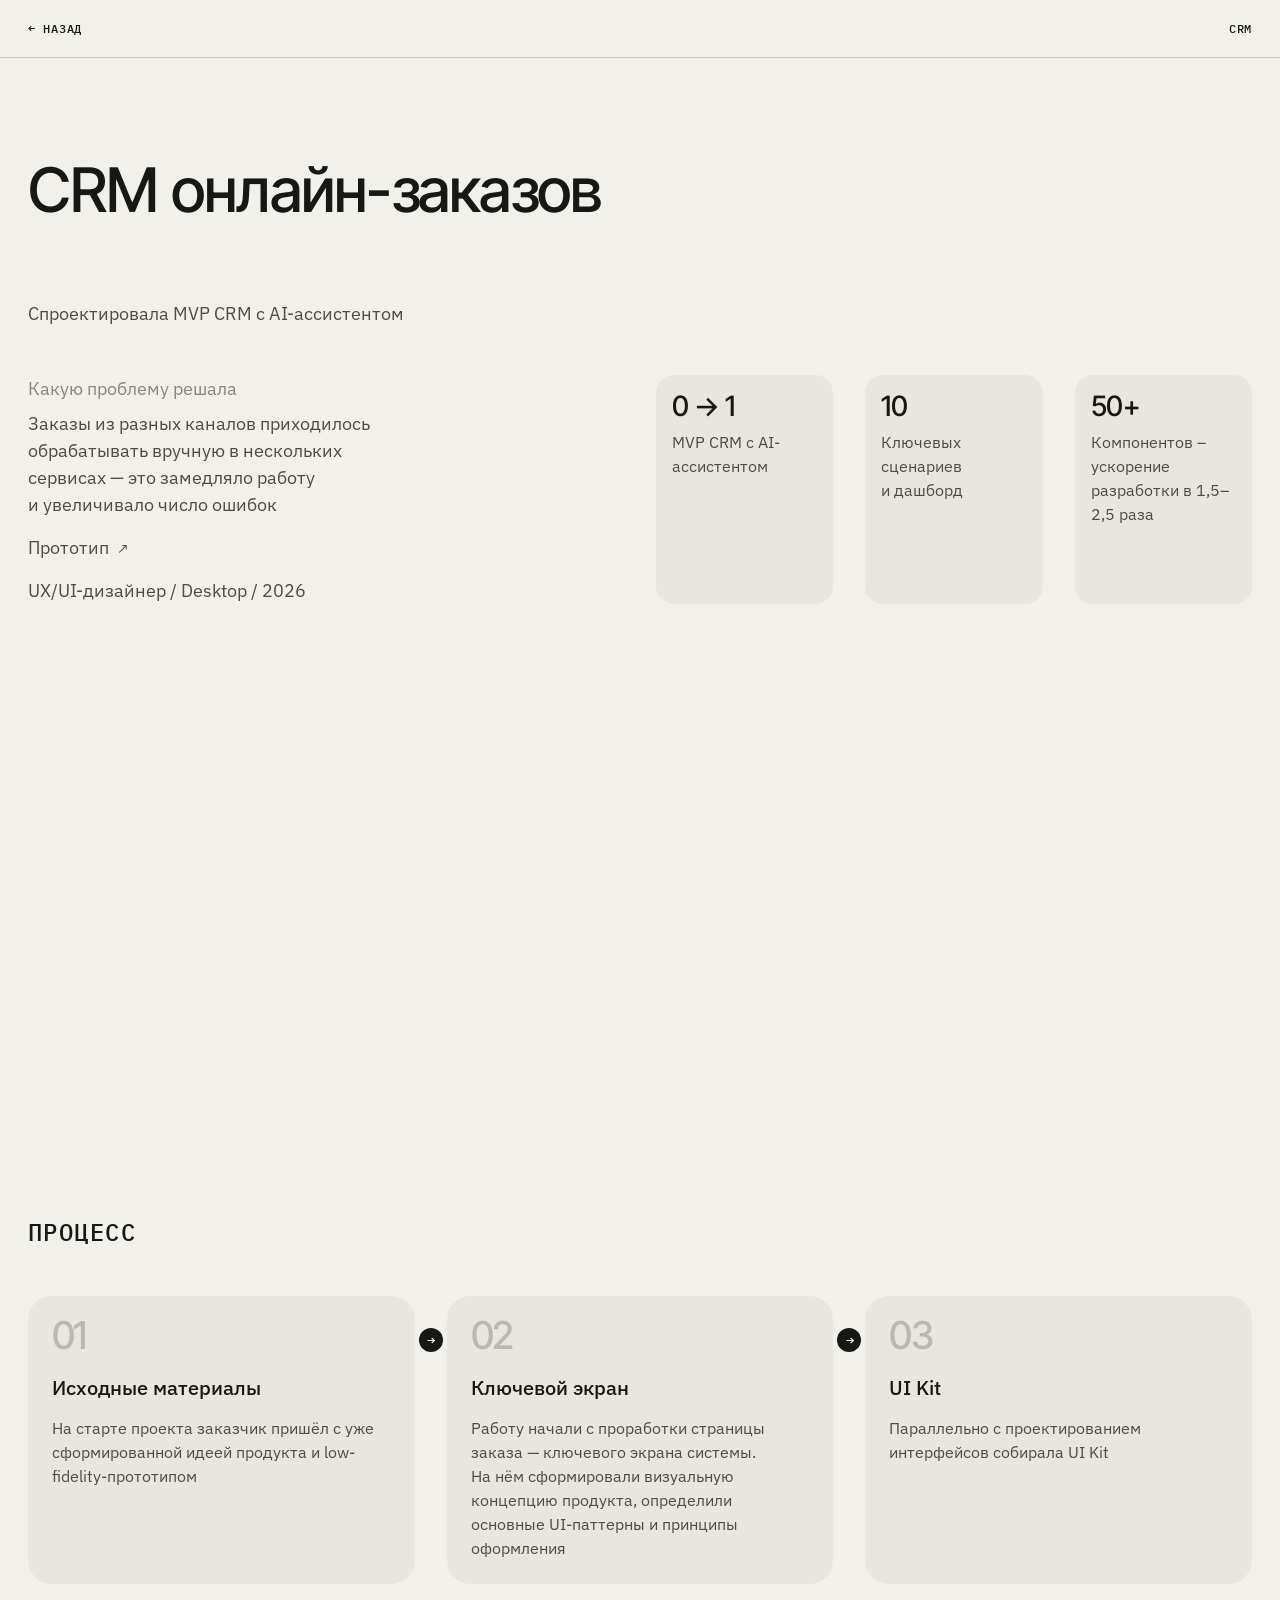
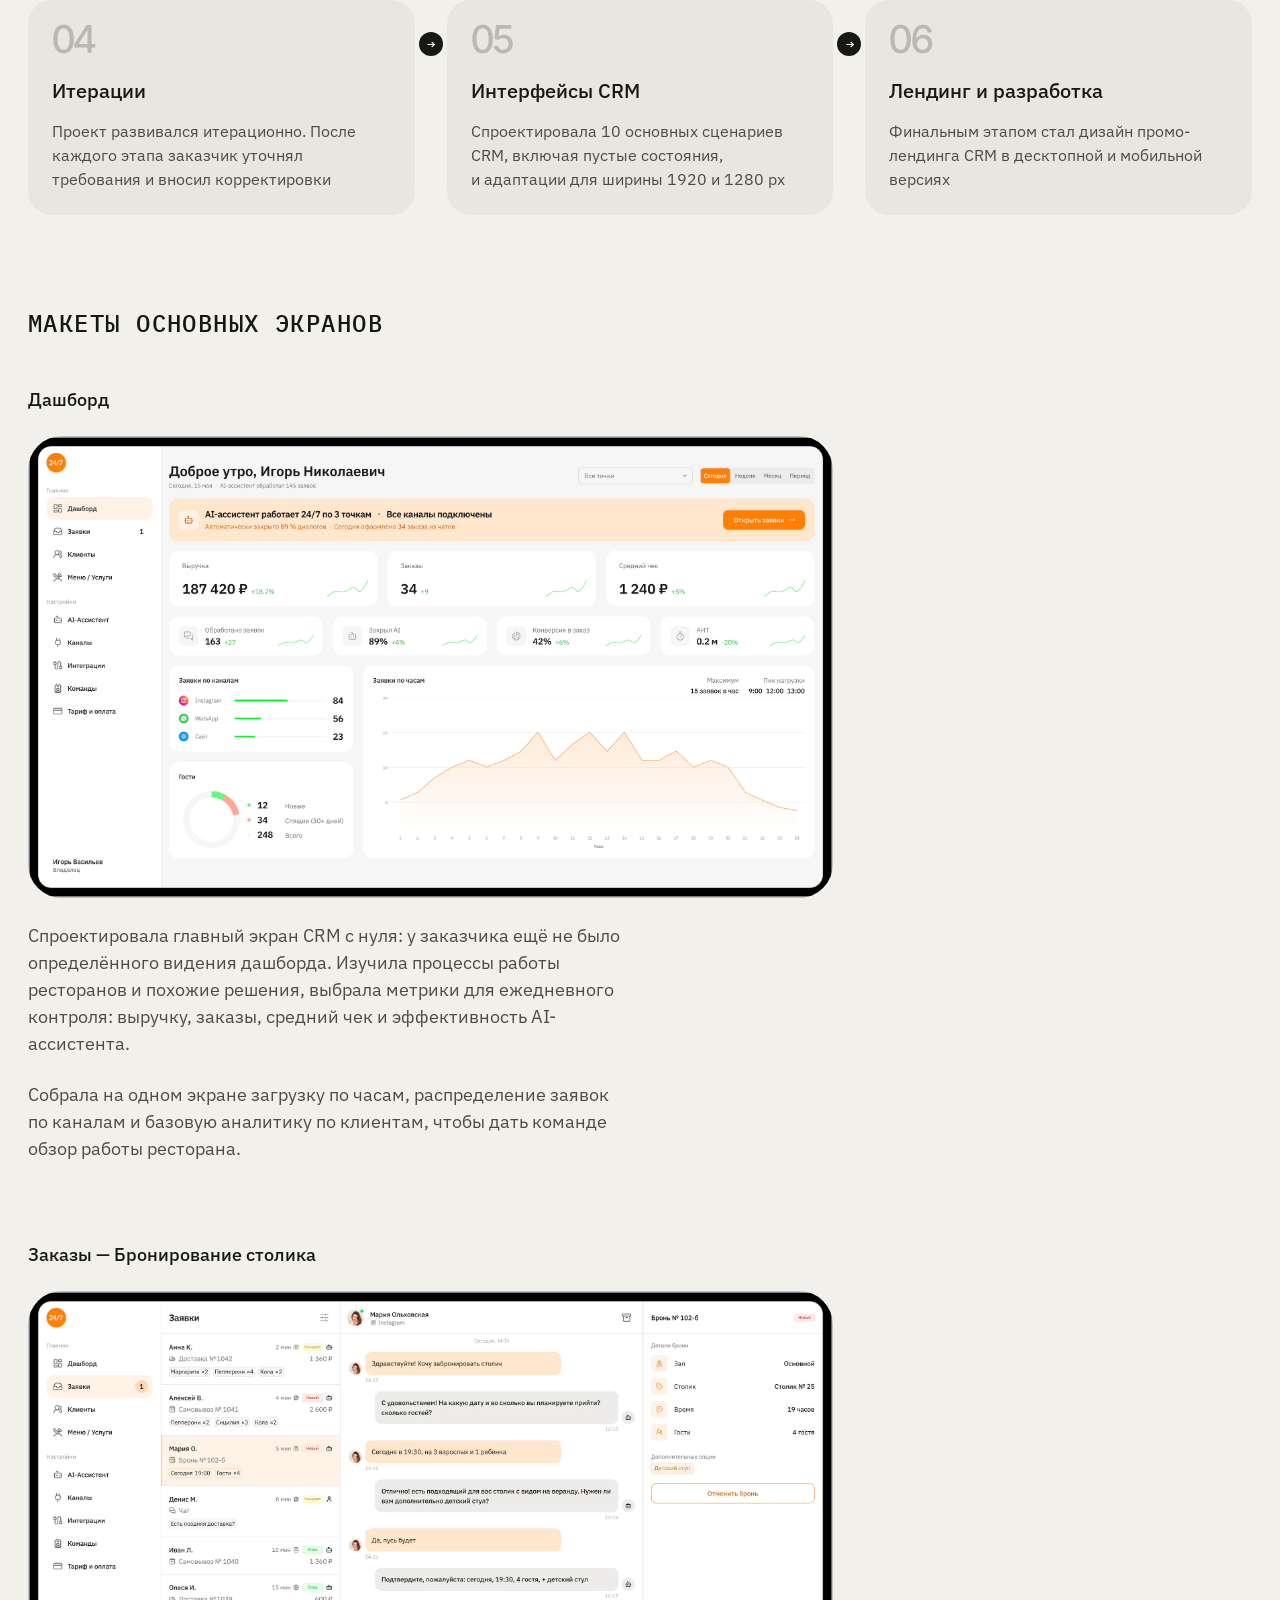
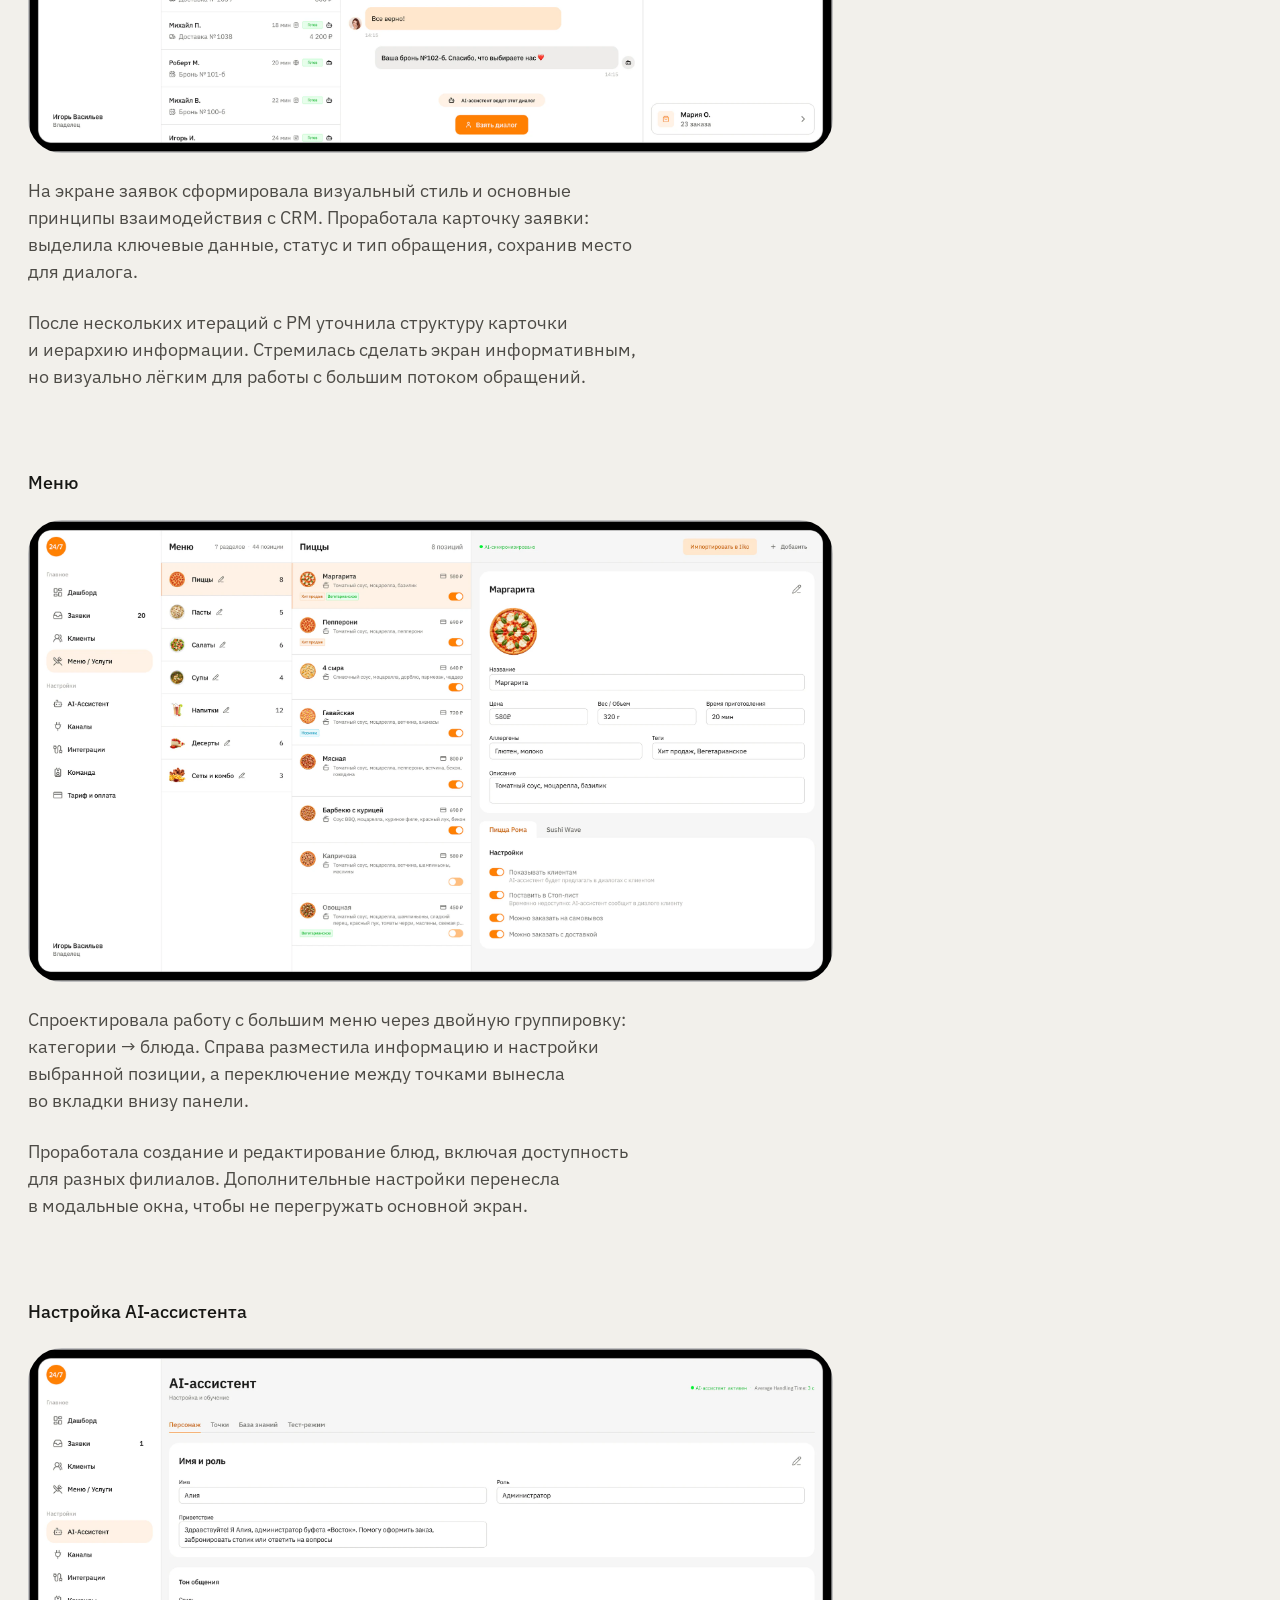
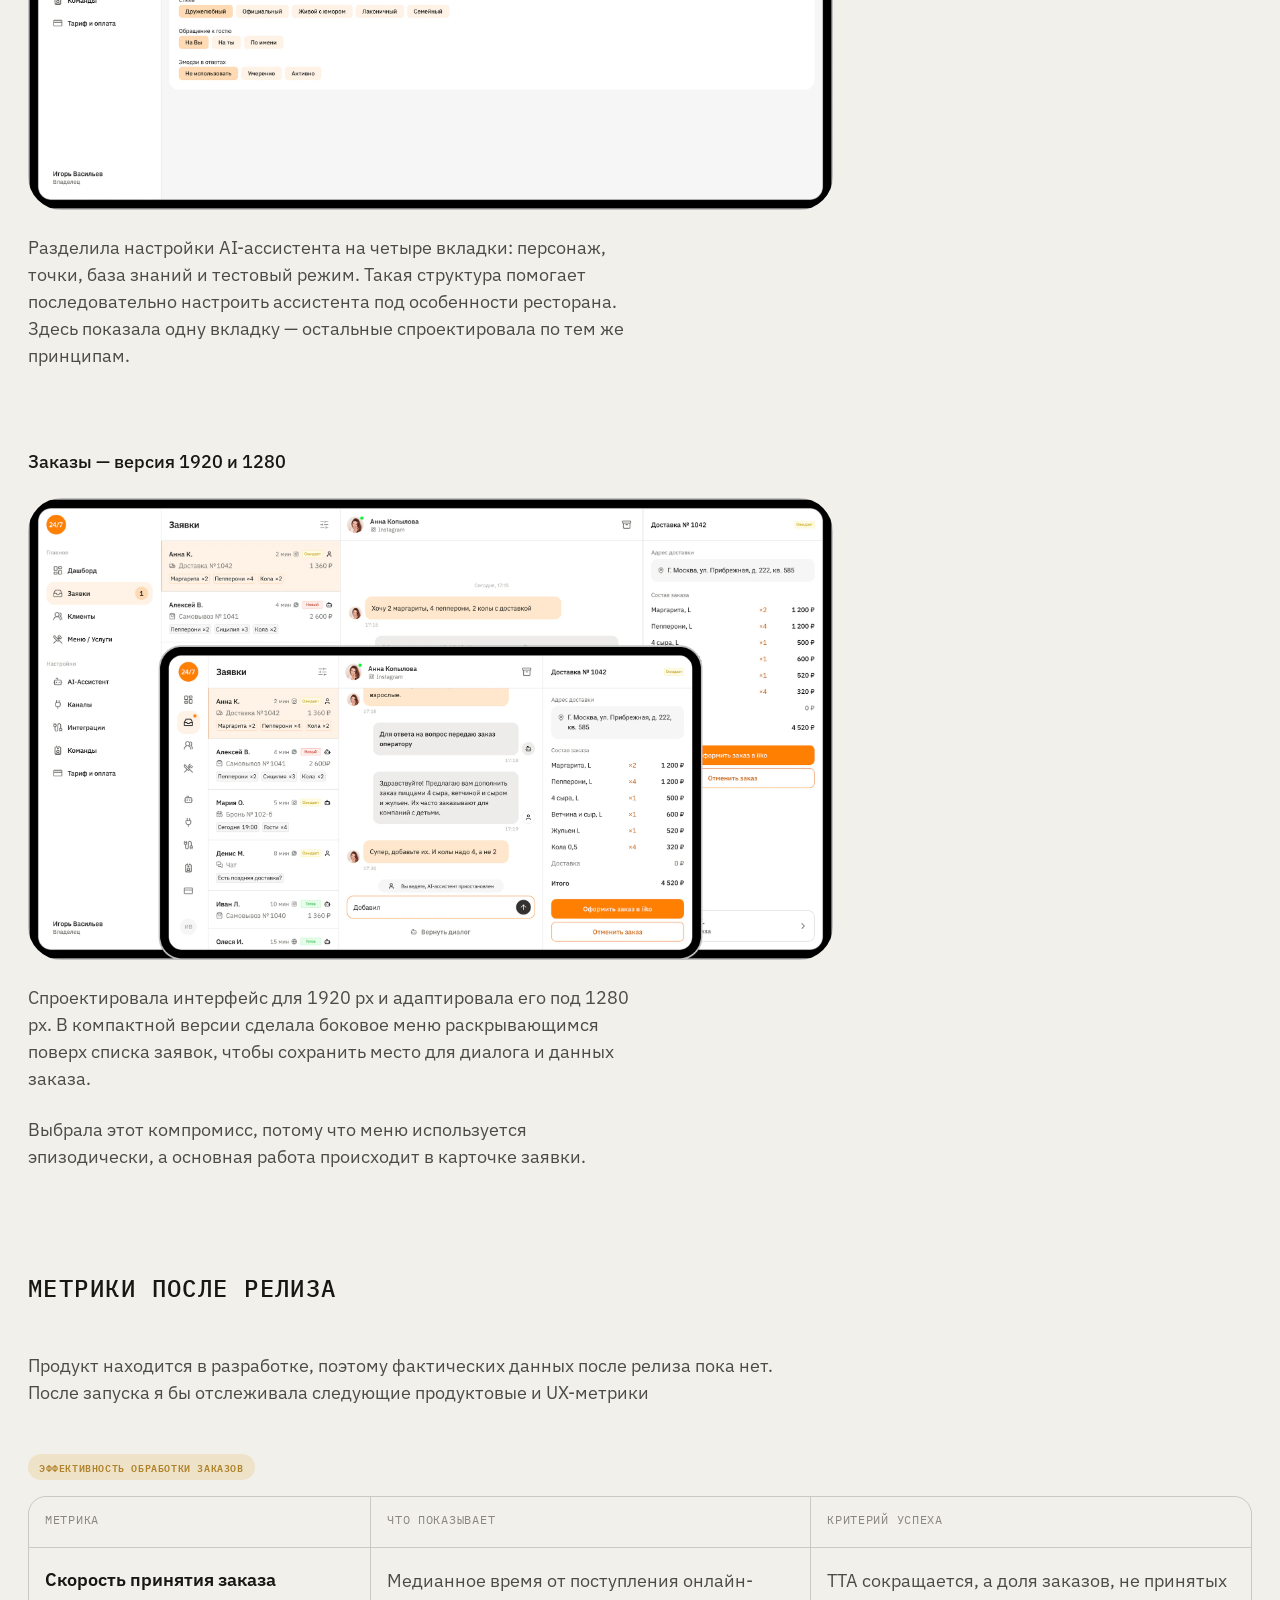
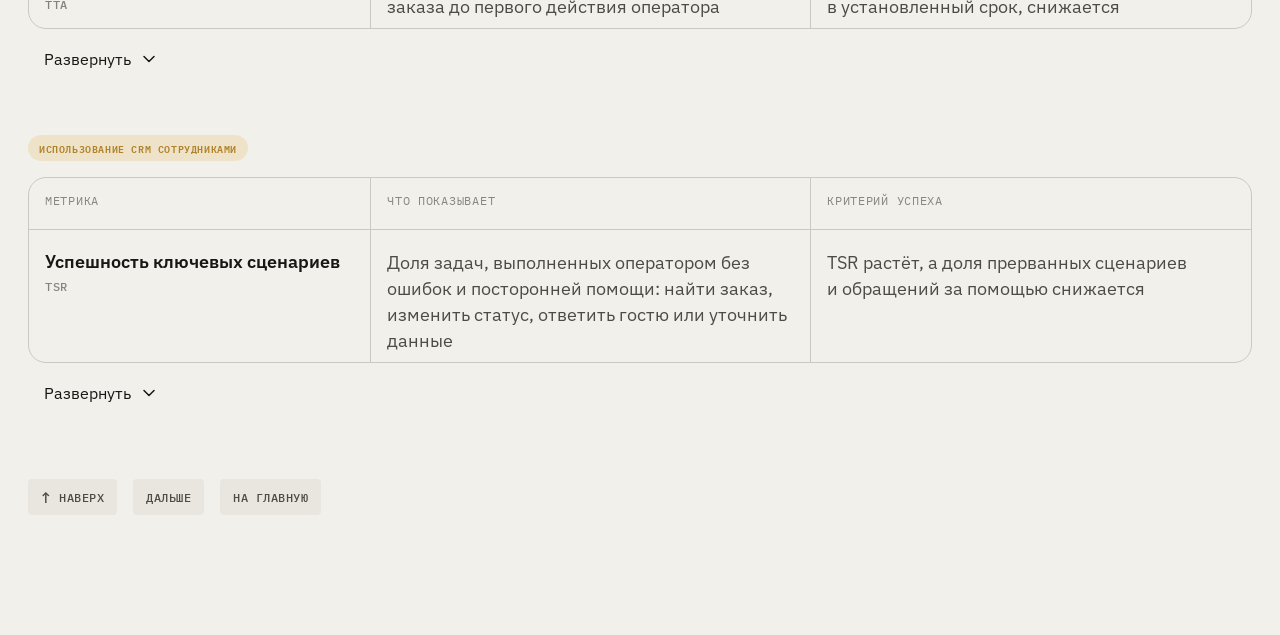
==== case-crm.html @ 69702e29 "Увеличить до 18 px вводный текст, подписи к концептам и текст «Обо мне»" ====
<!doctype html>
<html lang="ru">
  <head>
    <meta charset="UTF-8" />
    <meta name="viewport" content="width=device-width, initial-scale=1.0" />
    <meta name="description" content="UX/UI-кейс Наринэ Тумановой: проектирование CRM для управления онлайн-заказами ресторанов и кафе — от прототипа до готового к разработке MVP." />
    <meta name="author" content="Наринэ Туманова" />
    <meta name="robots" content="index, follow, max-image-preview:large" />
    <meta name="theme-color" content="#111111" />
    <link rel="canonical" href="https://naraportfolio.ru/case-crm.html" />
    <meta property="og:type" content="article" />
    <meta property="og:locale" content="ru_RU" />
    <meta property="og:site_name" content="Портфолио Наринэ Тумановой" />
    <meta property="og:title" content="CRM для онлайн-заказов — UX/UI-кейс" />
    <meta property="og:description" content="Проектирование CRM для ресторанов и кафе: продуктовая логика, интерфейс и подготовка MVP к разработке." />
    <meta property="og:url" content="https://naraportfolio.ru/case-crm.html" />
    <meta property="og:image" content="https://naraportfolio.ru/assets/project-crm-big.webp" />
    <meta name="twitter:card" content="summary_large_image" />
    <link rel="icon" href="./assets/favicon.svg" type="image/svg+xml" />
    <link rel="manifest" href="./site.webmanifest" />
    <title>CRM для онлайн-заказов — Наринэ Туманова</title>
    <script type="application/ld+json">
      {
        "@context": "https://schema.org",
        "@type": "CreativeWork",
        "name": "CRM для онлайн-заказов",
        "url": "https://naraportfolio.ru/case-crm.html",
        "image": "https://naraportfolio.ru/assets/project-crm-big.webp",
        "description": "UX/UI-кейс по проектированию CRM для управления онлайн-заказами ресторанов и кафе.",
        "inLanguage": "ru",
        "author": {
          "@type": "Person",
          "name": "Наринэ Туманова",
          "url": "https://naraportfolio.ru/"
        }
      }
    </script>
    <link rel="preconnect" href="https://fonts.googleapis.com" />
    <link rel="preconnect" href="https://fonts.gstatic.com" crossorigin />
    <link
      href="https://fonts.googleapis.com/css2?family=IBM+Plex+Mono:wght@400;500&family=IBM+Plex+Sans:wght@400;500;600;700&family=Inter+Tight:wght@400;500;600&display=swap"
      rel="stylesheet"
    />
    <link rel="stylesheet" href="./styles.css?v=b7cee7308b7c" />
    <!-- Yandex.Metrika counter -->
    <script>
      (function (m, e, t, r, i, k, a) {
        m[i] = m[i] || function () { (m[i].a = m[i].a || []).push(arguments); };
        m[i].l = 1 * new Date();
        for (var j = 0; j < document.scripts.length; j += 1) {
          if (document.scripts[j].src === r) return;
        }
        k = e.createElement(t);
        a = e.getElementsByTagName(t)[0];
        k.async = 1;
        k.src = r;
        a.parentNode.insertBefore(k, a);
      })(window, document, "script", "https://mc.yandex.ru/metrika/tag.js?id=111046915", "ym");

      ym(111046915, "init", {
        ssr: true,
        webvisor: true,
        clickmap: true,
        ecommerce: "dataLayer",
        referrer: document.referrer,
        url: location.href,
        accurateTrackBounce: true,
        trackLinks: true
      });
    </script>
    <!-- /Yandex.Metrika counter -->
  </head>
  <body class="case-page">
    <noscript><div><img src="https://mc.yandex.ru/watch/111046915" style="position:absolute; left:-9999px;" alt="" /></div></noscript>
    <header class="case-header">
      <a href="./index.html#projects" aria-label="Вернуться к проектам">← Назад</a>
      <span>CRM</span>
    </header>

    <main class="case-main" id="case-top">
      <section class="case-hero">
        <h1>CRM онлайн-заказов</h1>

        <section class="case-summary case-summary--with-prototype" aria-label="Саммари проекта">
          <div class="case-summary-copy">
            <p class="case-summary-intro">Спроектировала MVP CRM с&nbsp;AI-ассистентом</p>
            <div class="case-summary-problem">
              <p class="case-summary-problem-label">Какую проблему решала</p>
              <div class="case-summary-problem-details">
                <p>Заказы из&nbsp;разных каналов приходилось обрабатывать вручную в&nbsp;нескольких сервисах — это замедляло работу и&nbsp;увеличивало число ошибок</p>
                <a class="project-prototype-link" href="./assets/hibro-crm-prototype.html" target="_blank" rel="noopener">
                  <span>Прототип</span><span class="project-case-arrow" aria-hidden="true">↗</span>
                </a>
                <p class="case-summary-meta">UX/UI-дизайнер / Desktop / 2026</p>
              </div>
            </div>
          </div>
          <div class="case-summary-results" aria-label="Результаты">
            <div class="case-summary-card"><p class="case-summary-value">0 → 1</p><p class="case-summary-caption">MVP CRM с&nbsp;AI-ассистентом</p></div>
            <div class="case-summary-card"><p class="case-summary-value">10</p><p class="case-summary-caption">Ключевых сценариев и&nbsp;дашборд</p></div>
            <div class="case-summary-card"><p class="case-summary-value">50+</p><p class="case-summary-caption">Компонентов – ускорение разработки в&nbsp;1,5–2,5&nbsp;раза</p></div>
          </div>
        </section>

        <div class="case-video-wrap">
          <video autoplay muted loop playsinline preload="metadata" aria-label="Демонстрация интерфейса CRM">
            <source src="./assets/case-crm-video-hq.mp4" type="video/mp4" />
          </video>
        </div>



        <section class="case-process case-process--crm" aria-labelledby="case-process-title">
          <h2 class="case-section-title" id="case-process-title">Процесс</h2>
          <ol class="case-process-list">
            <li class="case-process-step">
              <span class="case-process-number" aria-hidden="true">01</span>
              <h3>Исходные материалы</h3>
              <p>На&nbsp;старте проекта заказчик пришёл с&nbsp;уже сформированной идеей продукта и&nbsp;low-fidelity-прототипом</p>
            </li>
            <li class="case-process-step">
              <span class="case-process-number" aria-hidden="true">02</span>
              <h3>Ключевой экран</h3>
              <p>Работу начали с&nbsp;проработки страницы заказа — ключевого экрана системы. На&nbsp;нём сформировали визуальную концепцию продукта, определили основные UI-паттерны и&nbsp;принципы оформления</p>
            </li>
            <li class="case-process-step">
              <span class="case-process-number" aria-hidden="true">03</span>
              <h3>UI Kit</h3>
              <p>Параллельно с&nbsp;проектированием интерфейсов собирала UI Kit</p>
            </li>
            <li class="case-process-step">
              <span class="case-process-number" aria-hidden="true">04</span>
              <h3>Итерации</h3>
              <p>Проект развивался итерационно. После каждого этапа заказчик уточнял требования и&nbsp;вносил корректировки</p>
            </li>
            <li class="case-process-step">
              <span class="case-process-number" aria-hidden="true">05</span>
              <h3>Интерфейсы CRM</h3>
              <p>Спроектировала 10 основных сценариев CRM, включая пустые состояния, и&nbsp;адаптации для&nbsp;ширины 1920 и&nbsp;1280 px</p>
            </li>
            <li class="case-process-step">
              <span class="case-process-number" aria-hidden="true">06</span>
              <h3>Лендинг и&nbsp;разработка</h3>
              <p>Финальным этапом стал дизайн промо-лендинга CRM в&nbsp;десктопной и&nbsp;мобильной версиях</p>
            </li>
          </ol>
        </section>
      </section>

        <section class="case-metrics case-metrics--crm" aria-labelledby="case-metrics-title">
          <h2 class="case-section-title" id="case-metrics-title">Метрики после релиза</h2>
          <p class="case-metrics-intro">
            Продукт находится в&nbsp;разработке, поэтому фактических данных после релиза пока нет. После запуска я&nbsp;бы отслеживала следующие продуктовые и&nbsp;UX-метрики
          </p>

          <section class="case-metrics-group" aria-labelledby="order-metrics-title">
            <h3 class="case-metrics-group-tag" id="order-metrics-title">Эффективность обработки заказов</h3>
            <div class="case-metrics-table-wrap" tabindex="0">
              <table class="case-metrics-table">
                <thead>
                  <tr>
                    <th scope="col">Метрика</th>
                    <th scope="col">Что показывает</th>
                    <th scope="col">Критерий успеха</th>
                  </tr>
                </thead>
                <tbody>
                  <tr>
                    <th scope="row"><strong>Скорость принятия заказа</strong><span>TTA</span></th>
                    <td>Медианное время от&nbsp;поступления онлайн-заказа до&nbsp;первого действия оператора</td>
                    <td>TTA сокращается, а&nbsp;доля заказов, не&nbsp;принятых в&nbsp;установленный срок, снижается</td>
                  </tr>
                  <tr>
                    <th scope="row"><strong>Время обработки заказа</strong><span>AHT</span></th>
                    <td>Медианное время активной работы оператора с&nbsp;заказом: проверка данных, коммуникация с&nbsp;гостем и&nbsp;изменение статуса</td>
                    <td>AHT сокращается без роста ошибок, отмен и&nbsp;повторных обращений</td>
                  </tr>
                  <tr>
                    <th scope="row"><strong>Ошибки при обработке заказов</strong><span>OER</span></th>
                    <td>Доля заказов с&nbsp;неверным статусом, составом, рестораном, временем или контактными данными</td>
                    <td>OER и&nbsp;количество повторных ручных действий устойчиво снижаются</td>
                  </tr>
                  <tr>
                    <th scope="row"><strong>Автоматизация обращений AI-ассистентом</strong><span>ACR</span></th>
                    <td>Доля диалогов, корректно завершённых AI-ассистентом без подключения оператора</td>
                    <td>ACR растёт, при этом не&nbsp;увеличиваются повторные обращения, исправления оператором и&nbsp;негативные оценки</td>
                  </tr>
                </tbody>
              </table>
            </div>
          </section>

          <section class="case-metrics-group" aria-labelledby="usage-metrics-title">
            <h3 class="case-metrics-group-tag" id="usage-metrics-title">Использование CRM сотрудниками</h3>
            <div class="case-metrics-table-wrap" tabindex="0">
              <table class="case-metrics-table">
                <thead>
                  <tr>
                    <th scope="col">Метрика</th>
                    <th scope="col">Что показывает</th>
                    <th scope="col">Критерий успеха</th>
                  </tr>
                </thead>
                <tbody>
                  <tr>
                    <th scope="row"><strong>Успешность ключевых сценариев</strong><span>TSR</span></th>
                    <td>Доля задач, выполненных оператором без ошибок и&nbsp;посторонней помощи: найти заказ, изменить статус, ответить гостю или уточнить данные</td>
                    <td>TSR растёт, а&nbsp;доля прерванных сценариев и&nbsp;обращений за&nbsp;помощью снижается</td>
                  </tr>
                  <tr>
                    <th scope="row"><strong>Эффективность поиска и&nbsp;фильтров</strong><span>FUR</span></th>
                    <td>Использование фильтров по&nbsp;статусу, типу заявки, каналу, ресторану и&nbsp;периоду, а&nbsp;также результативность поиска</td>
                    <td>Операторы быстрее находят нужные заказы, используют меньше лишних действий, а&nbsp;доля поисков без результата снижается</td>
                  </tr>
                  <tr>
                    <th scope="row"><strong>Использование дашборда</strong><span>Dashboard Usage</span></th>
                    <td>Доля операторов и&nbsp;управляющих, которые используют дашборд для контроля показателей и&nbsp;перехода к&nbsp;заказам, требующим внимания</td>
                    <td>Пользователи регулярно переходят из&nbsp;дашборда к&nbsp;целевым действиям, а&nbsp;не&nbsp;ограничиваются просмотром показателей</td>
                  </tr>
                  <tr>
                    <th scope="row"><strong>Освоение CRM</strong><span>TTC</span></th>
                    <td>Время, необходимое новому сотруднику для самостоятельного выполнения основных рабочих сценариев</td>
                    <td>TTC, количество ошибок в&nbsp;первых заказах и&nbsp;число обращений к&nbsp;наставнику сокращаются</td>
                  </tr>
                </tbody>
              </table>
            </div>
          </section>
        </section>



        <section class="case-screens case-screens--crm" aria-labelledby="case-screens-title">
          <h2 class="case-section-title" id="case-screens-title">Макеты основных экранов</h2>
          <div class="case-gallery" aria-label="Макеты CRM">
            <figure>
            <figcaption>Дашборд</figcaption>
            <div class="case-media">
              <img src="./assets/case-crm-01.webp" alt="Макет CRM — дашборд" width="2400" height="1377" decoding="async" />
            </div>
            <div class="case-screen-copy">
              <p class="case-screen-description">Спроектировала главный экран CRM с&nbsp;нуля: у&nbsp;заказчика ещё не&nbsp;было определённого видения дашборда. Изучила процессы работы ресторанов и&nbsp;похожие решения, выбрала метрики для&nbsp;ежедневного контроля: выручку, заказы, средний чек и&nbsp;эффективность AI-ассистента.</p>
              <p class="case-screen-description">Собрала на&nbsp;одном экране загрузку по&nbsp;часам, распределение заявок по&nbsp;каналам и&nbsp;базовую аналитику по&nbsp;клиентам, чтобы дать команде обзор работы ресторана.</p>
            </div>
          </figure>
          <figure>
            <figcaption>Заказы — Бронирование столика</figcaption>
            <div class="case-media">
              <img src="./assets/case-crm-02.webp" alt="Макет CRM — бронирование столика" width="2400" height="1377" loading="lazy" decoding="async" />
            </div>
            <div class="case-screen-copy">
              <p class="case-screen-description">На&nbsp;экране заявок сформировала визуальный стиль и&nbsp;основные принципы взаимодействия с&nbsp;CRM. Проработала карточку заявки: выделила ключевые данные, статус и&nbsp;тип обращения, сохранив место для&nbsp;диалога.</p>
              <p class="case-screen-description">После нескольких итераций с&nbsp;PM уточнила структуру карточки и&nbsp;иерархию информации. Стремилась сделать экран информативным, но&nbsp;визуально лёгким для&nbsp;работы с&nbsp;большим потоком обращений.</p>
            </div>
          </figure>
          <figure>
            <figcaption>Меню</figcaption>
            <div class="case-media">
              <img src="./assets/case-crm-03.webp" alt="Макет CRM — меню" width="2400" height="1377" loading="lazy" decoding="async" />
            </div>
            <div class="case-screen-copy">
              <p class="case-screen-description">Спроектировала работу с&nbsp;большим меню через двойную группировку: категории → блюда. Справа разместила информацию и&nbsp;настройки выбранной позиции, а&nbsp;переключение между точками вынесла во&nbsp;вкладки внизу панели.</p>
              <p class="case-screen-description">Проработала создание и&nbsp;редактирование блюд, включая доступность для&nbsp;разных филиалов. Дополнительные настройки перенесла в&nbsp;модальные окна, чтобы не&nbsp;перегружать основной экран.</p>
            </div>
          </figure>
          <figure>
            <figcaption>Настройка AI-ассистента</figcaption>
            <div class="case-media">
              <img src="./assets/case-crm-04.webp" alt="Макет CRM — настройка AI-ассистента" width="2400" height="1377" loading="lazy" decoding="async" />
            </div>
            <div class="case-screen-copy">
              <p class="case-screen-description">Разделила настройки AI-ассистента на&nbsp;четыре вкладки: персонаж, точки, база знаний и&nbsp;тестовый режим. Такая структура помогает последовательно настроить ассистента под&nbsp;особенности ресторана. Здесь показала одну вкладку — остальные спроектировала по&nbsp;тем&nbsp;же принципам.</p>
            </div>
          </figure>
          <figure>
            <figcaption>Заказы — версия 1920 и&nbsp;1280</figcaption>
            <div class="case-media">
              <img src="./assets/case-crm-05.webp" alt="Макет CRM — заказы в версиях 1920 и 1280" width="2400" height="1377" loading="lazy" decoding="async" />
            </div>
            <div class="case-screen-copy">
              <p class="case-screen-description">Спроектировала интерфейс для&nbsp;1920 px и&nbsp;адаптировала его под&nbsp;1280 px. В&nbsp;компактной версии сделала боковое меню раскрывающимся поверх списка заявок, чтобы сохранить место для&nbsp;диалога и&nbsp;данных заказа.</p>
              <p class="case-screen-description">Выбрала этот компромисс, потому что меню используется эпизодически, а&nbsp;основная работа происходит в&nbsp;карточке заявки.</p>
            </div>
          </figure>
          </div>
        </section>

        <div class="case-end-actions" aria-label="Навигация по портфолио">
          <a class="case-back-to-top" href="#case-top">
            <span aria-hidden="true">↑</span><span>Наверх</span>
          </a>
          <a class="case-back-to-top" href="./case-meditation.html">
            <span>Дальше</span>
          </a>
          <a class="case-back-to-top" href="./index.html#projects">
            <span>На главную</span>
          </a>
        </div>
    </main>
    <script src="./script.js?v=4f0a421ca85d"></script>
  </body>
</html>
---- styles.css ----
:root {
  --bg: #f2f0eb;
  --ink: #171714;
  --muted: #77756e;
  --line: rgba(23, 23, 20, 0.18);
  --accent: #c91a8d;
  --accent: oklch(55% 0.22 335);
  --dark: #121211;
  --radius: 34px;
  --radius-card: 18px;
  --font-display: "Inter Tight", "Arial Narrow", sans-serif;
  --font-caption: "IBM Plex Mono", monospace;
  --font-body: "IBM Plex Sans", sans-serif;
  --font-handwritten: "Caveat", cursive;
  --text-handwritten: clamp(25px, 2.4vw, 38px);
  --text-meta: 12px;
  --text-body: 18px;
  --text-body-small: 16px;
  --text-body-weight: 400;
  --text-body-leading: 1.5;
  --text-body-color: #4d4b46;
  --surface-subtle: #e9e6e0;
  --case-summary-space: var(--space-4);
  --case-summary-copy-gap: var(--space-4);
  --text-label-color: #89867f;
  --text-label-weight: 400;
  --case-summary-card-padding: var(--space-2);
  --case-summary-card-gap: var(--space-1);
  --case-summary-value-size: clamp(24px, 2.4vw, 32px);
  --case-grid-gap: 32px;
  --case-section-gap: clamp(72px, 8vw, 120px);
  --case-table-block-gap: var(--space-5);
  --case-table-button-padding-y: 10px;
  --case-table-button-gap: var(--space-1);
  --case-section-title-size: calc(var(--text-meta) * 2);
  --text-title: clamp(34px, 4.8vw, 72px);
  --header-height: 58px;
  --site-max-width: 1400px;
  --hero-projects-gap: 256px;
  --space-1: 8px;
  --space-2: 16px;
  --space-3: 24px;
  --space-4: 48px;
  --space-5: 64px;
  --space-6: 80px;
}

* {
  box-sizing: border-box;
}

html {
  scroll-behavior: smooth;
}

body {
  margin: 0;
  max-width: var(--site-max-width);
  margin-inline: auto;
  overflow-x: hidden;
  color: var(--ink);
  background: var(--bg);
  font-family: var(--font-body);
  font-size: var(--text-body);
  font-weight: 500;
  -webkit-font-smoothing: antialiased;
}

.email-copy-toast {
  position: fixed;
  z-index: 100;
  bottom: 24px;
  left: 50%;
  padding: 11px 14px;
  border-radius: 4px;
  color: #fff;
  background: var(--ink);
  font-family: var(--font-caption);
  font-size: var(--text-meta);
  letter-spacing: 0.04em;
  opacity: 0;
  pointer-events: none;
  transform: translate(-50%, 12px);
  transition: opacity 180ms ease, transform 220ms ease;
}

.email-copy-toast.is-visible {
  opacity: 1;
  transform: translate(-50%, 0);
}

@media (hover: hover) and (pointer: fine) {
  [data-copy-email] {
    position: relative;
  }

  [data-copy-email]::before {
    content: attr(data-copy-tooltip);
    position: absolute;
    z-index: 10;
    bottom: calc(100% + 9px);
    left: 0;
    width: max-content;
    max-width: 220px;
    padding: 8px 10px;
    border-radius: 8px;
    color: var(--bg);
    background: var(--ink);
    font-family: var(--font-caption);
    font-size: var(--text-meta);
    letter-spacing: 0.02em;
    line-height: 1.2;
    opacity: 0;
    pointer-events: none;
    transform: translate(0, 4px);
    transition: opacity 160ms ease, transform 180ms ease;
  }

  [data-copy-email]:hover::before,
  [data-copy-email]:focus-visible::before {
    opacity: 1;
    transform: translate(0, 0);
  }
}

.case-page {
  min-height: 100svh;
}

.case-header {
  display: flex;
  min-height: var(--header-height);
  align-items: center;
  justify-content: space-between;
  padding: 0 28px;
  border-bottom: 1px solid var(--line);
  font-family: var(--font-caption);
  font-size: var(--text-meta);
  letter-spacing: 0.06em;
  text-transform: uppercase;
}

.case-header a {
  transition: color 180ms ease;
}

.case-header a:hover {
  color: var(--accent);
}

.case-main {
  display: flex;
  flex-direction: column;
  padding: clamp(64px, 8vw, 120px) 28px 120px;
}

.case-hero h1 {
  max-width: none;
  margin: 0;
  font-family: var(--font-display);
  font-size: var(--text-title);
  font-weight: 500;
  letter-spacing: -0.015em;
  line-height: 0.97;
  white-space: nowrap;
}



.case-summary {
  --case-summary-columns: repeat(3, minmax(0, 1fr));
  --case-summary-column-gap: var(--case-grid-gap);
  display: grid;
  grid-template-columns: var(--case-summary-columns);
  align-items: start;
  row-gap: var(--case-summary-space);
  column-gap: var(--case-summary-column-gap);
  margin-top: var(--space-6);
}

.case-summary-copy {
  grid-column: 1;
  grid-row: 2;
  display: grid;
  gap: var(--case-summary-copy-gap);
  min-width: 0;
}

.case-summary-intro {
  grid-column: 1 / 3;
  grid-row: 1;
  min-width: 0;
  margin: 0;
  color: var(--text-body-color);
  font-size: var(--text-body);
  font-weight: var(--text-body-weight);
  line-height: var(--text-body-leading);
}

.case-summary-problem {
  display: grid;
  gap: var(--space-1);
}

.case-summary-problem p {
  margin: 0;
  color: var(--text-body-color);
  font-size: var(--text-body);
  font-weight: var(--text-body-weight);
  line-height: var(--text-body-leading);
}

.case-summary-problem .case-summary-problem-label {
  color: var(--text-label-color);
  font-weight: var(--text-label-weight);
}

.case-summary-meta {
  grid-column: 1;
  grid-row: 2;
  align-self: start;
  margin: 0;
  color: var(--text-body-color);
  font-family: var(--font-body);
  font-size: var(--text-body);
  font-weight: var(--text-body-weight);
  line-height: var(--text-body-leading);
}

.case-summary-results {
  grid-column: 2;
  grid-row: 2;
  display: grid;
  grid-template-columns: minmax(0, 1fr);
  gap: var(--space-2);
  column-gap: var(--case-summary-column-gap);
}

.case-summary-card {
  display: flex;
  flex-direction: column;
  gap: var(--case-summary-card-gap);
  min-width: 0;
  padding: var(--case-summary-card-padding);
  border-radius: var(--radius-card);
  background: var(--surface-subtle);
}

.case-summary-value {
  margin: 0;
  font-family: var(--font-display);
  font-size: var(--case-summary-value-size);
  font-weight: 500;
  letter-spacing: -0.015em;
  line-height: 1.1;
}

.case-summary-caption {
  margin: 0;
  color: #4d4b46;
  font-size: var(--text-body-small);
  font-weight: 400;
  line-height: 1.5;
}

.case-problem {
  margin-top: var(--case-section-gap);
}

.case-problem > h2,
.case-overview-item h2 {
  margin: 0 0 var(--space-2);
  font-family: var(--font-caption);
  font-size: var(--text-meta);
  font-weight: 500;
  letter-spacing: 0.06em;
  text-transform: uppercase;
}

.case-problem-grid {
  display: grid;
  grid-template-columns: repeat(2, minmax(0, 1fr));
  gap: var(--space-4);
}

.case-problem-item h3 {
  margin: 0 0 var(--space-1);
  font-family: var(--font-body);
  font-size: var(--text-body);
  font-weight: 600;
  line-height: 1.5;
}

.case-problem-item p {
  max-width: 680px;
  margin: 0;
  color: #4d4b46;
  font-size: var(--text-body);
  font-weight: 400;
  line-height: 1.5;
}

.case-overview {
  display: grid;
  grid-template-columns: repeat(2, minmax(0, 1fr));
  gap: var(--space-4);
  margin-top: var(--case-section-gap);
}










.favorites-summary {
  display: grid;
  width: 100%;
  gap: var(--space-5);
  margin-top: var(--case-section-gap);
}

.favorites-summary-item {
  width: calc(33.333333% - 10.666667px);
}

.favorites-summary-result {
  width: 66.666667%;
}

.favorites-summary .case-overview-item p,
.favorites-summary .case-overview-item ul {
  max-width: none;
}

.favorites-summary-solution p {
  color: var(--ink);
  font-weight: 600;
}

.favorites-summary-result-table {
  width: 100%;
  border-collapse: collapse;
  table-layout: fixed;
  text-align: left;
}

.favorites-summary-result-table th,
.favorites-summary-result-table td {
  width: 50%;
  padding: 20px 24px 20px 0;
  vertical-align: top;
}

.favorites-summary-result-table td:last-child {
  padding-right: 0;
}

.favorites-summary-result-table th {
  color: #4d4b46;
  font-size: var(--text-body);
  font-weight: 400;
  line-height: 1.5;
}

.favorites-summary-result-table td {
  color: var(--ink);
  font-size: var(--text-body);
  font-weight: 600;
  line-height: 1.5;
}

.favorites-summary-result-table tr:not(:last-child) {
  border-bottom: 1px solid rgba(23, 23, 20, 0.16);
}

.case-overview-item p {
  max-width: 520px;
  margin: 0;
  color: #4d4b46;
  font-size: var(--text-body);
  font-weight: 400;
  line-height: 1.5;
}

.case-overview-item strong {
  color: var(--ink);
  font-weight: 600;
}

.case-overview-item p + p {
  margin-top: var(--space-2);
}

.case-overview-item ul {
  display: grid;
  gap: 10px;
  max-width: 520px;
  padding: 0;
  margin: 0;
  list-style: none;
}

.case-overview-item li {
  position: relative;
  padding-left: 16px;
  color: #4d4b46;
  font-size: var(--text-body);
  font-weight: 400;
  line-height: 1.5;
}

.case-overview-item li::before {
  position: absolute;
  top: 0.65em;
  left: 0;
  width: 6px;
  height: 6px;
  background: var(--ink);
  content: "";
  transform: translateY(-50%);
}

.case-materials {
  margin-top: var(--case-section-gap);
}

.case-metrics {
  order: 10;
  margin-top: var(--case-section-gap);
}

.case-metrics--inline {
  order: initial;
}

.case-metrics + section,
.case-hero > section:has(table) + section {
  margin-top: var(--case-section-gap);
}

.case-end-actions {
  order: 11;
}

.case-metrics-intro {
  max-width: 760px;
  margin: 0;
  color: #4d4b46;
  font-size: var(--text-body);
  font-weight: 400;
  line-height: 1.5;
}

.case-metrics-group {
  margin-top: var(--space-4);
}

.case-metrics-group h3 {
  display: inline-block;
  margin: 0 0 var(--space-2);
  padding: 8px 11px;
  border-radius: 999px;
  background: rgb(228 194 124 / 30%);
  color: #b0832a;
  font-family: var(--font-caption);
  font-size: 10px;
  font-weight: 600;
  letter-spacing: 0.06em;
  line-height: 1;
  text-transform: uppercase;
}

.case-metrics-table-wrap {
  overflow-x: auto;
  scrollbar-width: thin;
}

.case-metrics-table {
  width: 100%;
  min-width: 840px;
  border-collapse: collapse;
  text-align: left;
}

.case-metrics--inline .case-metrics-table {
  table-layout: fixed;
}

.case-metrics--inline .case-metrics-table th,
.case-metrics--inline .case-metrics-table td {
  width: 33.333333%;
  padding: 20px 24px 20px 0;
}

.case-metrics--inline .case-metrics-table th:last-child,
.case-metrics--inline .case-metrics-table td:last-child {
  padding-right: 0;
}

.case-metrics--inline .case-metrics-table thead th {
  color: var(--text-label-color);
  font-family: var(--font-body);
  font-size: var(--text-body);
  font-weight: var(--text-label-weight);
  letter-spacing: normal;
  line-height: 1.35;
  text-transform: none;
}

.case-metrics--inline .case-metrics-table tbody tr,
.case-metrics--inline .case-metrics-table tbody tr:nth-child(even) {
  background: transparent;
}

.case-metrics--inline .case-metrics-table tbody tr:not(:last-child) {
  border-bottom: 1px solid rgba(23, 23, 20, 0.16);
}

.case-metrics-table th,
.case-metrics-table td {
  padding: 20px 24px;
  vertical-align: top;
}

.case-metrics-table thead th {
  color: var(--text-label-color);
  font-family: var(--font-caption);
  font-size: var(--text-meta);
  font-weight: var(--text-label-weight);
  letter-spacing: 0.06em;
  line-height: 1.2;
  text-transform: uppercase;
}

.case-metrics-table tbody tr:nth-child(even) {
  background: rgba(233, 230, 224, 0.46);
}

.case-metrics-table tbody th {
  width: 28%;
  color: var(--ink);
  font-size: var(--text-body);
  font-weight: 400;
  line-height: 1.35;
}

.case-metrics-table tbody td {
  width: 36%;
  color: #4d4b46;
  font-size: var(--text-body);
  font-weight: 400;
  line-height: 1.45;
}

.case-metrics-table strong,
.case-metrics-table span {
  display: block;
}

.case-metrics-table strong {
  font-weight: 600;
}

.case-metrics-table span {
  margin-top: 6px;
  color: #85827b;
  font-family: var(--font-caption);
  font-size: var(--text-meta);
  font-weight: 500;
  letter-spacing: 0.06em;
  line-height: 1.2;
}

.case-metrics-table .case-metric-secondary,
.case-metrics-card .case-metric-secondary {
  display: block;
  margin-top: 14px;
  color: inherit;
  font-family: inherit;
  font-size: inherit;
  font-weight: inherit;
  letter-spacing: normal;
  line-height: inherit;
}

.case-table-expand {
  display: none;
}

@media (min-width: 801px) {
  .case-table-preview:not(.case-table-preview--comparison):not(.is-expanded) > tbody > tr:nth-child(n + 2),
  .case-table-preview--comparison:not(.is-expanded) > tbody > tr:nth-child(n + 3) {
    display: none;
  }

  .case-metrics .case-table-preview:not(.is-expanded) > tbody > tr:first-child {
    border-bottom: 0;
  }

  .case-table-preview > thead > tr:first-child > th {
    padding-top: 0;
  }

  .case-table-preview > tbody > tr:last-child > th,
  .case-table-preview > tbody > tr:last-child > td,
  .case-table-preview:not(.case-table-preview--comparison):not(.is-expanded) > tbody > tr:first-child > th,
  .case-table-preview:not(.case-table-preview--comparison):not(.is-expanded) > tbody > tr:first-child > td,
  .case-table-preview--comparison:not(.is-expanded) > tbody > tr:nth-child(2) > td {
    padding-bottom: var(--case-table-button-gap);
  }

  .case-table-expand {
    display: inline-flex;
    align-items: center;
    gap: var(--space-1);
    margin-top: var(--case-table-button-gap);
    padding: var(--case-table-button-padding-y) var(--space-2);
    border: 0;
    border-radius: 999px;
    color: var(--ink);
    background: transparent;
    font-family: var(--font-body);
    font-size: var(--text-body-small);
    font-weight: 400;
    line-height: 1.5;
    cursor: pointer;
    transition: color 180ms ease, border-color 180ms ease;
  }

  .case-table-expand:hover {
    color: var(--accent);
    border-color: var(--accent);
  }

  .case-table-expand:focus-visible {
    outline: 2px solid var(--accent);
    outline-offset: 4px;
  }

  .case-table-expand svg {
    width: 20px;
    height: 20px;
    fill: none;
    stroke: currentColor;
    stroke-width: 1.5;
    stroke-linecap: round;
    stroke-linejoin: round;
    transition: transform 220ms ease;
  }

  .case-table-expand[aria-expanded="true"] svg {
    transform: rotate(180deg);
  }
}

.case-metrics-cards {
  display: none;
}

.case-material-section + .case-material-section {
  margin-top: var(--case-section-gap);
}

.case-tabs {
  display: flex;
  flex-wrap: wrap;
  gap: var(--space-2);
  margin: 0 0 var(--space-5);
}

.case-tab {
  position: relative;
  min-height: 36px;
  padding: 0 16px;
  border: 1px solid transparent;
  border-radius: 999px;
  color: var(--ink);
  background: #e9e6e0;
  cursor: pointer;
  font-family: var(--font-caption);
  font-size: var(--text-meta);
  font-weight: 500;
  letter-spacing: 0.06em;
  line-height: 1;
  text-transform: uppercase;
  transition:
    color 180ms ease,
    background-color 180ms ease,
    border-color 180ms ease,
    transform 180ms ease;
}

.case-tab--active {
  border-color: var(--ink);
  color: var(--bg);
  background: var(--ink);
}

@media (hover: hover) and (pointer: fine) {
  .case-tab:not(:disabled):not(.case-tab--active):hover {
    border-color: transparent;
    color: #fff;
    background: var(--accent);
    transform: translateY(-3px);
  }
}

.case-tab:disabled {
  cursor: default;
  opacity: 0.42;
}

.case-tab:focus-visible {
  outline: 2px solid var(--accent);
  outline-offset: 3px;
}

.case-tab-panel[hidden] {
  display: none;
}

.case-wireframes {
  margin: 0;
}

.case-wireframes-intro {
  margin: 0 0 var(--space-3);
  color: #4d4b46;
  font-size: var(--text-body);
  font-weight: 400;
  line-height: 1.5;
}

.case-benchmarking {
  padding-top: 0;
}

.case-wireframes-grid {
  display: grid;
  grid-template-columns: repeat(4, minmax(0, 232px));
  gap: var(--space-2);
}

.case-wireframes-grid .case-media {
  min-width: 0;
}

.case-wireframes-grid img {
  display: block;
  width: 100%;
  height: auto;
  border-radius: var(--radius);
}

.case-user-flow {
  margin: 0;
}

.case-user-flow-media {
  width: 100%;
}

.case-user-flow-media img {
  display: block;
  width: 100%;
  height: auto;
}

.case-benchmarking {
  margin: 0;
}

.benchmark-groups {
  display: grid;
  gap: 64px;
}

.benchmark-group {
  display: grid;
  grid-template-columns: minmax(220px, 0.32fr) minmax(0, 1fr);
  gap: var(--space-4);
  align-items: start;
}

.benchmark-copy {
  display: flex;
  flex-wrap: wrap;
  align-content: flex-start;
  gap: var(--space-2);
}

.benchmark-bubble {
  display: flex;
  flex: 1 1 100%;
  flex-direction: column;
  gap: var(--space-1);
  margin: 0;
  padding: 0;
  border: 0;
  border-radius: 0;
  background: transparent;
  color: var(--text-body-color);
  font-size: var(--text-body-small);
  font-weight: var(--text-body-weight);
  line-height: var(--text-body-leading);
}

.benchmark-bubble strong {
  color: var(--ink);
  font-size: 1.05em;
  font-weight: 600;
}

.benchmark-screens {
  display: grid;
  align-items: start;
  gap: var(--space-2);
}

.benchmark-screens--four {
  grid-template-columns: repeat(4, minmax(0, 1fr));
}

.benchmark-screens--three {
  grid-template-columns: repeat(3, minmax(0, 1fr));
}

.benchmark-screens--two {
  grid-template-columns: repeat(2, minmax(0, 1fr));
  max-width: 66.66%;
}

.benchmark-screens .case-media {
  min-width: 0;
}

.benchmark-screens img {
  display: block;
  width: 100%;
  height: auto;
  border-radius: var(--radius);
}

.benchmark-group {
  align-items: stretch;
}

.benchmark-item {
  min-width: 0;
}

.benchmark-group--onboarding {
  grid-template-columns: minmax(180px, 0.66fr) minmax(0, 2.34fr);
}

.benchmark-item--stoic {
  display: grid;
  grid-template-columns: minmax(0, 1fr);
  gap: var(--space-2);
}

.benchmark-item--headspace {
  display: grid;
  grid-template-columns: minmax(160px, 0.58fr) minmax(0, 3fr) minmax(130px, 0.5fr);
  gap: var(--space-2);
  align-items: center;
}

.benchmark-notes {
  display: grid;
  gap: var(--space-2);
}

.benchmark-notes .benchmark-bubble {
  display: block;
}

.benchmark-group--ten {
  grid-template-columns: minmax(0, 2.5fr) minmax(230px, 0.8fr);
}

.benchmark-item--ten-intro {
  display: grid;
  grid-template-columns: minmax(160px, 0.7fr) minmax(0, 1.8fr) minmax(180px, 0.65fr);
  gap: var(--space-2);
  align-items: center;
}

.benchmark-item--ten-goals {
  display: grid;
  grid-template-columns: minmax(0, 1fr) minmax(130px, 0.72fr);
  gap: var(--space-2);
  align-items: center;
}

.benchmark-group--meditation {
  grid-template-columns: repeat(3, minmax(0, 1fr));
}

.benchmark-group--reflection {
  grid-template-columns: repeat(2, minmax(0, 1fr));
  max-width: 66.66%;
}

.benchmark-item--with-tag {
  display: grid;
  grid-template-columns: minmax(110px, 0.62fr) minmax(0, 1fr);
  gap: var(--space-2);
  align-items: center;
}

.benchmark-category {
  grid-column: 1 / -1;
  justify-self: start;
  padding: 8px 11px;
  border-radius: 999px;
  background: rgb(228 194 124 / 30%);
  color: #b0832a;
  font-family: var(--font-caption);
  font-size: 10px;
  font-weight: 600;
  letter-spacing: 0.06em;
  line-height: 1;
  text-transform: uppercase;
}

/* Benchmarking: every reference is a self-contained caption and an equally sized screen. */
.benchmark-group,
.benchmark-group--onboarding,
.benchmark-group--ten,
.benchmark-group--meditation,
.benchmark-group--reflection {
  display: flex;
  flex-wrap: wrap;
  align-items: flex-start;
  gap: var(--space-3);
  max-width: none;
}

.benchmark-item,
.benchmark-item--stoic,
.benchmark-item--headspace,
.benchmark-item--ten-intro,
.benchmark-item--ten-goals,
.benchmark-item--with-tag {
  display: flex;
  flex: 0 0 clamp(164px, 17vw, 232px);
  flex-direction: column;
  gap: var(--space-2);
  min-width: 0;
}

.benchmark-item .case-media {
  width: 100%;
  aspect-ratio: 472 / 1020;
}

.benchmark-item .case-media img {
  width: 100%;
  height: 100%;
  object-fit: contain;
}

.benchmark-item .benchmark-bubble,
.benchmark-item .benchmark-bubbles {
  width: 100%;
}

.benchmark-bubbles {
  display: grid;
  gap: var(--benchmark-caption-gap, 12px);
}

.benchmark-bubble--empty {
  visibility: hidden;
}

.benchmark-item .benchmark-category {
  align-self: flex-start;
}

/* Captions never change the vertical position of screens in the same row. */
.benchmark-item {
  --benchmark-caption-space: 168px;
  --benchmark-caption-gap: 12px;
  position: relative;
  padding-top: var(--benchmark-caption-space);
}

.benchmark-item > .benchmark-bubble,
.benchmark-item > .benchmark-bubbles,
.benchmark-item > .benchmark-caption {
  position: absolute;
  top: calc(var(--benchmark-caption-space) - var(--benchmark-caption-gap));
  left: 0;
  transform: translateY(-100%);
}

.benchmark-item > .benchmark-bubble,
.benchmark-item > .benchmark-bubbles {
  width: 100%;
}

.benchmark-caption {
  display: grid;
  gap: 12px;
  width: 100%;
}

.benchmark-caption .benchmark-category {
  justify-self: start;
}

/* A group shares one caption row and one screen row. The tallest caption
   determines the row height, so every screen beneath starts on one baseline. */
.benchmark-group,
.benchmark-group--onboarding,
.benchmark-group--headspace,
.benchmark-group--ten,
.benchmark-group--meditation,
.benchmark-group--reflection {
  --benchmark-columns: 3;
  display: grid;
  grid-template-columns: repeat(var(--benchmark-columns), minmax(0, 232px));
  grid-template-rows: auto auto;
  row-gap: 24px;
  column-gap: var(--space-3);
  justify-content: start;
}

.benchmark-group--onboarding {
  --benchmark-columns: 1;
}

.benchmark-group--reflection {
  --benchmark-columns: 2;
}

.benchmark-group > .benchmark-item {
  display: grid;
  grid-row: span 2;
  grid-template-rows: subgrid;
  row-gap: var(--benchmark-caption-gap, 12px);
  column-gap: 0;
  padding-top: 0;
}

.benchmark-group > .benchmark-item > .benchmark-bubble,
.benchmark-group > .benchmark-item > .benchmark-bubbles,
.benchmark-group > .benchmark-item > .benchmark-caption {
  position: static;
  align-self: end;
  width: 100%;
  transform: none;
}

.benchmark-group > .benchmark-item > .case-media {
  grid-row: 2;
  align-self: start;
}

.case-process {
  margin-block: var(--case-section-gap);
}

.favorites-add-to-collection-grid {
  display: grid;
  grid-template-columns: repeat(2, minmax(0, 1fr));
  gap: var(--space-2);
}

.favorites-main-layout-group {
  display: grid;
  grid-template-columns: repeat(3, minmax(0, 1fr));
  gap: var(--space-2);
  align-items: start;
}

.favorites-main-layout-group + .favorites-main-layout-group {
  margin-top: var(--space-5);
}

.favorites-main-layout-group > .favorites-add-to-collection-caption,
.favorites-main-layout-aside > .favorites-add-to-collection-caption {
  grid-column: 1;
  max-width: 240px;
  margin: 0;
  text-wrap: balance;
}

.favorites-main-layout-aside {
  position: relative;
  display: flex;
  min-width: 0;
  grid-column: 1;
  grid-row: 1;
  align-self: stretch;
  flex-direction: column;
  align-items: flex-start;
}

.favorites-main-layout-aside > .favorites-add-to-collection-caption {
  max-width: min(240px, 60%);
}

.favorites-main-layout-aside > .case-media {
  position: absolute;
  top: 0;
  right: 0;
  width: auto;
  height: 100%;
  margin: 0;
}

.favorites-main-layout-aside > .case-media img {
  width: auto;
  height: 100%;
  max-width: 100%;
}

.favorites-main-layout-primary {
  width: 100%;
  grid-column: 2 / -1;
  grid-row: 1;
}

.favorites-main-layout-primary--continued {
  grid-row: auto;
}

.favorites-main-layout-content {
  width: 100%;
  min-width: 0;
  grid-column: 2 / -1;
}

.favorites-main-layout-content .favorites-add-to-collection-grid {
  grid-template-columns: minmax(0, 1fr);
  gap: var(--space-4);
}

.favorites-main-layout-annotated {
  min-width: 0;
}

.favorites-add-to-collection-caption {
  margin: 0 0 var(--space-3);
  color: var(--text-body-color);
  font-family: var(--font-body);
  font-size: var(--text-body);
  font-weight: var(--text-body-weight);
  line-height: var(--text-body-leading);
}

.favorites-add-to-collection-caption h3,
.favorites-add-to-collection-caption p {
  margin: 0;
  font: inherit;
}

.favorites-add-to-collection-caption h3 {
  margin-bottom: var(--space-1);
  color: var(--ink);
  font-weight: 500;
  line-height: 1.4;
}

.favorites-add-to-collection-grid + .favorites-add-to-collection-caption {
  margin-top: var(--space-5);
}

.favorites-add-app-caption {
  margin-top: 0;
}

.favorites-user-flow-grid {
  display: grid;
  grid-template-columns: repeat(2, minmax(0, 1fr));
  gap: var(--space-4);
  align-items: start;
}

.favorites-user-flow-intro {
  width: calc(33.333333% - 10.666667px);
  max-width: none;
  margin: 0 0 var(--space-4);
  color: #4d4b46;
  font-family: var(--font-body);
  font-size: var(--text-body);
  font-weight: 400;
  line-height: 1.45;
}

.favorites-process .case-process-step p {
  font-family: var(--font-body);
  font-size: var(--text-body);
  font-weight: 400;
  line-height: 1.45;
}

.favorites-user-flow-item {
  min-width: 0;
  margin: 0;
}

.favorites-user-flow-item figcaption {
  margin-bottom: var(--space-4);
  font-size: var(--text-body);
  font-weight: 500;
  line-height: 1.4;
}

.favorites-user-flow-item .case-media {
  width: 70%;
  min-width: 0;
  margin-inline: auto;
  border-radius: 0;
  overflow: visible;
}

.favorites-user-flow-item img {
  display: block;
  width: 100%;
  height: auto;
  border-radius: 0;
}

.favorites-user-flow + .case-references {
  margin-top: var(--case-section-gap);
}

.favorites-user-flow + .favorites-add-to-collection {
  margin-top: var(--case-section-gap);
}

.favorites-add-to-collection .case-media {
  min-width: 0;
  border-radius: 0;
  overflow: visible;
}

.favorites-add-to-collection img {
  display: block;
  width: 100%;
  height: auto;
  border-radius: 0;
}

.favorites-add-to-collection-note {
  position: relative;
  width: fit-content;
  max-width: min(760px, 78%);
  margin: var(--space-1) auto 0;
  color: var(--accent);
}

.favorites-add-to-collection-note svg {
  position: absolute;
  top: -58px;
  left: -72px;
  width: clamp(88px, 8vw, 126px);
  height: auto;
  overflow: visible;
}

.favorites-add-to-collection-note path {
  fill: none;
  stroke: currentColor;
  stroke-width: 5;
  stroke-linecap: round;
  stroke-linejoin: round;
}

.favorites-add-to-collection-note p {
  margin: 0;
  font-family: var(--font-handwritten);
  font-size: var(--text-handwritten);
  font-weight: 600;
  line-height: 1;
  text-align: center;
  transform: rotate(-1deg);
}

.case-screens {
  margin-top: var(--case-section-gap);
}

.case-references {
  margin-top: var(--case-section-gap);
  margin-bottom: var(--case-section-gap);
}

.favorites-references-intro {
  width: calc((100% - (var(--space-2) * 2)) / 3);
  margin: 0;
  font-family: var(--font-body);
  font-size: var(--text-body);
  font-weight: 400;
  line-height: 1.5;
}

.favorites-add-to-collection + .case-release-findings {
  margin-top: var(--case-section-gap);
}

.case-release-findings {
  margin-bottom: var(--case-section-gap);
}

.case-result-grid {
  display: grid;
  grid-template-columns: repeat(3, minmax(0, 1fr));
  gap: var(--case-grid-gap);
}

.case-result-grid--insights {
  margin-top: var(--case-grid-gap);
}

.case-insight-badge {
  align-self: flex-start;
  padding: var(--space-1) var(--space-2);
  border-radius: 999px;
  color: #8a6520;
  background: rgb(228 194 124 / 30%);
  font-family: var(--font-body);
  font-size: var(--text-meta);
  font-weight: 400;
  line-height: 1.3;
}

.case-result-card {
  display: flex;
  flex-direction: column;
  gap: var(--space-3);
  min-width: 0;
  padding: var(--space-3);
  border-radius: var(--radius-card);
  background: var(--surface-subtle);
}

.case-result-heading {
  display: grid;
  grid-template-columns: auto minmax(0, 1fr);
  align-items: baseline;
  gap: var(--space-2);
}

.case-result-value {
  margin: 0;
  color: var(--ink);
  font-family: var(--font-display);
  font-size: var(--case-summary-value-size);
  font-weight: 500;
  line-height: 1.1;
  white-space: nowrap;
}

.case-result-heading h3 {
  margin: 0;
  color: var(--ink);
  font-family: var(--font-body);
  font-size: var(--text-body);
  font-weight: 500;
  line-height: 1.35;
  overflow-wrap: anywhere;
}

.case-result-conclusion {
  margin: 0;
  color: var(--text-body-color);
  font-family: var(--font-body);
  font-size: var(--text-body);
  font-weight: var(--text-body-weight);
  line-height: var(--text-body-leading);
}

@media (max-width: 800px) {
  .case-result-grid {
    grid-template-columns: minmax(0, 1fr);
    gap: var(--mobile-space-2);
  }

  .case-result-card {
    gap: var(--mobile-space-2);
    padding: var(--mobile-space-3);
  }
}

.case-release-findings-grid {
  display: grid;
  grid-template-columns: repeat(3, minmax(0, 1fr));
  gap: var(--space-2);
}

.case-release-finding-card {
  position: relative;
  min-height: 460px;
  padding: var(--space-4);
  border-radius: 28px;
  background: rgba(233, 230, 224, 0.72);
}

.case-release-finding-card--wide {
  display: block;
  min-height: 460px;
  grid-column: auto;
  background: var(--dark);
}

.case-release-finding-card--wide .case-release-finding-number {
  color: rgb(255 255 255 / 24%);
}

.case-release-finding-wide-content {
  width: 100%;
  max-width: none;
}

.case-release-finding-card--wide h3 {
  color: #fff;
}

.case-release-finding-card--wide .case-release-finding-copy p {
  color: rgb(255 255 255 / 72%);
}

.case-release-finding-card--wide .favorites-release-metric-value {
  color: #fff;
}

.case-release-finding-number {
  display: block;
  margin-bottom: var(--space-6);
  color: rgba(23, 23, 20, 0.18);
  font-family: var(--font-display);
  font-size: clamp(64px, 7vw, 104px);
  font-weight: 400;
  letter-spacing: -0.05em;
  line-height: 0.8;
}

.case-release-finding-card--wide .case-release-finding-number {
  margin-bottom: var(--space-6);
}

.case-release-finding-card h3 {
  max-width: 620px;
  margin: 0;
  font-family: var(--font-display);
  font-size: clamp(24px, 2.2vw, 34px);
  font-weight: 500;
  letter-spacing: -0.025em;
  line-height: 1.05;
}

.case-release-finding-copy {
  display: grid;
  gap: 14px;
  max-width: 720px;
  margin-top: 32px;
}

.case-release-finding-copy p {
  margin: 0;
  color: #4d4b46;
  font-size: var(--text-body);
  line-height: 1.5;
}

.favorites-release-metrics {
  gap: var(--space-2);
}

.favorites-release-metric {
  display: grid;
  grid-template-columns: clamp(96px, 7vw, 124px) minmax(0, 1fr);
  gap: var(--space-2);
  align-items: stretch;
}

.favorites-release-metric-value {
  display: flex;
  align-items: baseline;
  align-self: start;
  justify-content: flex-start;
  gap: 6px;
  padding: 0;
  color: var(--ink);
  font-family: var(--font-display);
  font-size: clamp(48px, 4.4vw, 68px);
  font-weight: 400;
  letter-spacing: -0.05em;
  line-height: 0.9;
}

.favorites-release-metric-value small {
  font-family: var(--font-body);
  font-size: var(--text-body);
  font-weight: 400;
  letter-spacing: normal;
  line-height: 1.45;
}

.favorites-release-metric p {
  align-self: center;
}

.favorites-adoption-chart {
  margin-top: var(--space-4);
}

.favorites-adoption-chart-plot {
  position: relative;
  display: grid;
  height: 105px;
  grid-template-columns: repeat(3, minmax(0, 1fr));
  gap: var(--space-2);
  align-items: end;
  padding: 28px var(--space-2) 0;
  border-bottom: 1px solid rgba(23, 23, 20, 0.12);
  border-left: 1px solid rgba(23, 23, 20, 0.08);
}

.favorites-adoption-chart-column {
  position: relative;
  height: var(--chart-value);
}

.favorites-adoption-chart-column span {
  position: absolute;
  right: 0;
  bottom: calc(100% + 6px);
  left: 0;
  color: #4d4b46;
  font-family: var(--font-caption);
  font-size: var(--text-meta);
  font-weight: 500;
  line-height: 1;
  text-align: center;
}

.favorites-adoption-chart-column i {
  position: absolute;
  inset: 0;
  display: block;
  border-radius: 14px 14px 0 0;
  background: var(--chart-color);
}

.favorites-adoption-chart-labels {
  display: grid;
  grid-template-columns: repeat(3, minmax(0, 1fr));
  gap: var(--space-2);
  padding: 12px var(--space-2) 0;
}

.favorites-adoption-chart-labels p {
  margin: 0;
  color: #706d66;
  font-size: 13px;
  line-height: 1.35;
  text-align: center;
}

.favorites-chart-mobile-break {
  display: none;
}

.favorites-reference-comparison-wrap {
  width: 100%;
  margin-top: var(--case-table-block-gap);
}

.favorites-reference-comparison {
  width: 100%;
  border-collapse: collapse;
  table-layout: fixed;
  color: #4d4b46;
  font-family: var(--font-body);
  font-size: var(--text-body);
  line-height: 1.45;
}

.favorites-reference-comparison-mobile {
  display: none;
}

.favorites-reference-comparison th,
.favorites-reference-comparison td {
  text-align: left;
  vertical-align: top;
}

.favorites-reference-comparison thead th {
  width: 33.333%;
  padding: 20px 24px 20px 0;
  color: var(--text-label-color);
  font-family: var(--font-body);
  font-size: var(--text-body);
  font-weight: var(--text-label-weight);
  letter-spacing: normal;
  line-height: 1.35;
  text-transform: none;
}

.favorites-reference-comparison thead th:not(:first-child),
.favorites-reference-analysis td:not(:first-child) {
  padding-left: 24px;
}

.favorites-reference-comparison thead th:last-child,
.favorites-reference-analysis td:last-child {
  padding-right: 0;
}

.favorites-reference-comparison thead th:not(:last-child),
.favorites-reference-analysis td:not(:last-child) {
  border-right: 1px solid rgba(20, 20, 20, 0.12);
}

.favorites-reference-criterion th {
  padding: 20px 0;
  border-top: 1px solid rgba(20, 20, 20, 0.18);
  border-bottom: 1px solid rgba(20, 20, 20, 0.12);
  color: var(--text-label-color);
  font-family: var(--font-body);
  font-size: var(--text-body);
  font-weight: var(--text-label-weight);
  letter-spacing: normal;
  line-height: 1.35;
  text-transform: none;
}

.favorites-reference-analysis td {
  padding: 20px 24px 32px 0;
  color: #4d4b46;
  font-size: var(--text-body);
  font-weight: 400;
  line-height: 1.45;
}

.favorites-reference-group {
  display: grid;
  gap: var(--space-5);
}

.favorites-reference-comparison-wrap + .favorites-reference-group {
  margin-top: var(--case-table-block-gap);
}

.favorites-reference-group + .favorites-reference-group {
  margin-top: var(--space-6);
}

.favorites-reference-group--other {
  grid-template-columns: repeat(3, minmax(0, 1fr));
  gap: var(--space-2);
  align-items: start;
}

.favorites-reference-group--other .favorites-reference-grid {
  grid-template-columns: 1fr;
}

.favorites-reference-group--other .favorites-reference-screen-caption {
  min-height: 0;
}

.favorites-reference-service {
  display: grid;
  gap: var(--space-3);
}

.favorites-reference-service-title {
  margin: 0;
  color: var(--ink);
  font-family: var(--font-body);
  font-size: var(--text-body);
  font-weight: 600;
  line-height: 1.35;
}

.favorites-reference-caption {
  width: 100%;
}

.favorites-reference-category-placeholder {
  visibility: hidden;
}

.favorites-reference-screen-caption {
  width: 100%;
  margin: 0;
  font-weight: 400;
  text-align: left;
}

.favorites-reference-grid {
  display: grid;
  grid-template-columns: repeat(3, minmax(0, 1fr));
  grid-template-rows: auto auto;
  column-gap: var(--space-2);
  row-gap: 12px;
  align-items: start;
}

.favorites-reference-item {
  display: grid;
  grid-row: span 2;
  grid-template-rows: subgrid;
  row-gap: 12px;
  min-width: 0;
}

.favorites-reference-item:nth-child(n + 4) {
  margin-top: var(--space-2);
}

.favorites-reference-item > .benchmark-bubble,
.favorites-reference-item > .favorites-reference-caption {
  align-self: stretch;
}

.favorites-reference-grid .case-media {
  position: relative;
  min-width: 0;
}

.favorites-reference-grid img {
  width: 100%;
  height: auto;
  border-radius: 0;
}

.favorites-reference-arrow {
  position: absolute;
  z-index: 2;
  width: clamp(34px, 4.2vw, 68px);
  height: auto;
  overflow: visible;
  color: var(--accent);
  pointer-events: none;
}

.favorites-reference-arrow path {
  fill: none;
  stroke: currentColor;
  stroke-width: 4;
  stroke-linecap: round;
  stroke-linejoin: round;
}

.favorites-reference-arrow--refero {
  right: 7%;
  bottom: 5%;
  transform: rotate(20deg) scale(0.72);
}

.favorites-reference-arrow--mobbin-1 {
  top: 34%;
  left: 20%;
  transform: rotate(5deg) scale(0.95);
}

.favorites-reference-arrow--mobbin-2 {
  top: 24%;
  left: 20%;
  transform: rotate(2deg) scale(1.02);
}

.favorites-reference-arrow--mobbin-3 {
  bottom: 4%;
  left: 25%;
  transform: rotate(-8deg) scale(0.92) scaleY(-1);
}

.favorites-reference-arrow--appshots-1 {
  right: 33%;
  bottom: 1%;
  transform: rotate(-72deg) scale(0.68);
}

.favorites-reference-arrow--appshots-2 {
  bottom: 7%;
  left: 29%;
  transform: rotate(-8deg) scale(0.98) scaleY(-1);
}

.favorites-reference-arrow--appshots-3 {
  top: 1%;
  left: 27%;
  transform: rotate(-4deg) scale(0.92) scaleX(-1);
}

.favorites-reference-arrow--cosmos {
  bottom: 18%;
  left: 50%;
  transform: rotate(-8deg) scale(0.98) scaleY(-1);
}

.favorites-reference-arrow--suno {
  top: 34%;
  left: 12%;
  transform: rotate(-10deg) scale(0.92) scaleY(-1);
}

.case-section-title {
  margin: 0 0 var(--space-4);
  font-family: var(--font-caption);
  font-size: var(--case-section-title-size);
  line-height: 1.3;
  font-weight: 500;
  letter-spacing: 0.06em;
  text-transform: uppercase;
}


.case-process-list {
  display: grid;
  grid-template-columns: repeat(3, minmax(0, 1fr));
  gap: var(--space-2);
  padding: 0;
  margin: 0;
  list-style: none;
}

.case-process-step {
  position: relative;
  min-height: 360px;
  padding: var(--space-3);
  border-radius: 24px;
  background: #e9e6e0;
}

.case-process-step:not(:nth-child(3n))::after {
  position: absolute;
  z-index: 1;
  top: 32px;
  right: calc(var(--space-2) / -2 - 12px);
  display: flex;
  align-items: center;
  justify-content: center;
  width: 24px;
  height: 24px;
  padding: 0;
  border-radius: 50%;
  color: var(--bg);
  background: var(--ink);
  content: "→";
  font-family: var(--font-caption);
  font-size: 14px;
  line-height: 1;
  text-align: center;
  text-indent: 1px;
}

.case-process-number {
  display: block;
  margin-bottom: clamp(72px, 7vw, 112px);
  color: rgba(23, 23, 20, 0.22);
  font-family: var(--font-display);
  font-size: clamp(64px, 6vw, 96px);
  font-weight: 500;
  letter-spacing: -0.04em;
  line-height: 0.8;
}

.case-process-step h3 {
  margin: 0 0 var(--space-2);
  font-size: 20px;
  font-weight: 500;
  line-height: 1.25;
}

.case-process-step p {
  margin: 0;
  color: #4d4b46;
  font-size: var(--text-body-small);
  font-weight: 400;
  line-height: 1.5;
}

.case-note {
  display: grid;
  grid-template-columns: 20px minmax(0, 1fr);
  gap: var(--space-2);
  max-width: 720px;
  margin-top: var(--space-3);
  padding: var(--space-2);
  border: 1px solid rgba(23, 23, 20, 0.24);
  border-radius: 16px;
}

.case-note-icon {
  width: 20px;
  height: 20px;
  margin-top: 0;
  color: var(--ink);
  fill: none;
  stroke: currentColor;
  stroke-linecap: round;
  stroke-linejoin: round;
  stroke-width: 1.6;
}

.case-note-icon path {
  transform: translateY(-1.25px);
}

.case-back-to-top {
  display: inline-flex;
  min-height: 36px;
  align-items: center;
  gap: 8px;
  margin-top: var(--space-5);
  padding: 8px 12px;
  border: 1px solid transparent;
  border-radius: 4px;
  color: #4d4b46;
  background: #e9e6e0;
  font-family: var(--font-caption);
  font-size: var(--text-meta);
  letter-spacing: 0.04em;
  text-transform: uppercase;
  transition: color 180ms ease, border-color 180ms ease, transform 180ms ease;
}

.case-end-actions {
  display: flex;
  flex-wrap: wrap;
  gap: var(--space-2);
  margin-top: var(--space-5);
}

.case-end-actions .case-back-to-top {
  margin-top: 0;
}

.case-back-to-top span[aria-hidden="true"] {
  font-size: 16px;
  line-height: 1;
  transition: transform 180ms ease;
}

@media (hover: hover) and (pointer: fine) {
  .case-back-to-top:hover {
    border-color: var(--accent);
    color: var(--accent);
    transform: translateY(-2px);
  }

  .case-back-to-top:hover span[aria-hidden="true"] {
    transform: translateY(-2px);
  }
}

.case-note p {
  max-width: 620px;
  margin: 0;
  color: #4d4b46;
  font-size: var(--text-body);
  font-weight: 400;
  line-height: 1.5;
}

.case-gallery {
  display: grid;
  width: 100%;
  min-width: 0;
  grid-template-columns: minmax(0, 1fr);
  gap: var(--space-6);
  margin-top: 0;
}

.case-gallery--lead {
  margin-top: var(--case-section-gap);
}

.case-gallery--meditation-lead,
.case-gallery--narrow-lead {
  width: 66.666%;
  margin-right: auto;
  margin-left: auto;
}

.case-gallery--narrow-lead figure {
  position: relative;
}

.case-lead-annotation {
  position: absolute;
  top: 44%;
  left: calc(100% + clamp(18px, 2vw, 32px));
  display: flex;
  width: clamp(130px, 13vw, 190px);
  flex-direction: column;
  align-items: flex-start;
  color: var(--accent);
  font-family: var(--font-handwritten);
  font-size: var(--text-handwritten);
  font-weight: 600;
  line-height: 0.95;
  pointer-events: none;
  transform: translateY(-50%) rotate(-3deg);
}

.case-lead-annotation span {
  display: block;
  max-width: 170px;
}

.case-lead-annotation svg {
  width: clamp(88px, 8vw, 126px);
  height: auto;
  margin-top: 8px;
  margin-left: -42px;
  overflow: visible;
  transform: rotate(-8deg);
}

.case-lead-annotation path {
  fill: none;
  stroke: currentColor;
  stroke-width: 5;
  stroke-linecap: round;
  stroke-linejoin: round;
}

.case-gallery figure {
  width: 100%;
  min-width: 0;
  overflow: visible;
  margin: 0;
}

.case-gallery figcaption {
  margin-bottom: var(--space-3);
  font-family: var(--font-body);
  font-size: var(--text-body);
  font-weight: 500;
  line-height: 1.4;
}

.case-gallery img {
  width: 100%;
  max-width: 100%;
  border-radius: var(--radius);
}

.case-screens--meditation .case-media {
  height: min(39vw, 560px);
}

.case-screens--meditation .case-media img {
  display: block;
  width: auto;
  height: 100%;
  max-width: 100%;
  object-fit: contain;
  object-position: left center;
}

.case-screen-description {
  width: min(50%, 680px);
  margin: var(--space-3) 0 0;
  color: #4d4b46;
  font-size: var(--text-body);
  font-weight: 400;
  line-height: 1.5;
}

.case-screen-copy {
  position: relative;
  width: min(50%, 680px);
}

.case-screen-copy > .case-screen-description {
  width: 100%;
  margin-top: var(--space-3);
}

.case-screen-more {
  display: inline;
  margin: 0;
  padding: 0;
  appearance: none;
  -webkit-appearance: none;
  color: #85827b;
  background: transparent;
  border: 0;
  border-radius: 0;
  box-shadow: none;
  cursor: pointer;
  font: inherit;
  opacity: 1;
  line-height: inherit;
  vertical-align: baseline;
  text-decoration: none;
  transition: color 180ms ease;
}

.case-screen-more:hover,
.case-screen-more:focus-visible {
  color: var(--accent);
}

.case-screen-extra {
  width: 100%;
}

.case-screen-extra .case-screen-description {
  width: 100%;
  margin-top: var(--space-2);
}

.case-screen-extra .case-screen-description + .case-screen-description {
  margin-top: var(--space-2);
}

.case-video-wrap {
  overflow: hidden;
  width: 66.666%;
  margin: var(--case-section-gap) auto 0;
  border-radius: var(--radius);
  background: transparent;
}

.case-video-wrap video {
  display: block;
  width: 100%;
  height: auto;
}

a {
  color: inherit;
  text-decoration: none;
}

img {
  display: block;
  width: 100%;
  height: auto;
}

.site-header {
  position: fixed;
  z-index: 20;
  top: 0;
  left: 0;
  display: flex;
  width: 100%;
  align-items: center;
  justify-content: space-between;
  padding: 22px 28px;
  border-bottom: 1px solid rgba(23, 23, 20, 0.1);
  color: var(--ink);
  background: rgba(242, 240, 235, 0.92);
  box-shadow: 0 8px 30px rgba(23, 23, 20, 0.025);
  backdrop-filter: blur(14px) saturate(115%);
  -webkit-backdrop-filter: blur(14px) saturate(115%);
  opacity: 0;
  transform: translateY(-105%);
  transition: opacity 240ms ease, transform 360ms cubic-bezier(0.2, 0.8, 0.2, 1);
  pointer-events: none;
}

.site-header.is-shown {
  opacity: 1;
  transform: translateY(0);
  pointer-events: auto;
}

.logo {
  font-family: var(--font-caption);
  display: inline-block;
  font-size: var(--text-meta);
  text-transform: uppercase;
  letter-spacing: 0.06em;
}

.logo-short {
  display: none;
}

.header-links {
  font-family: var(--font-caption);
  display: flex;
  gap: 24px;
  font-size: var(--text-meta);
}

.mobile-header-actions {
  display: none;
}

.header-context {
  position: absolute;
  top: 50%;
  left: 50%;
  max-width: 42vw;
  overflow: hidden;
  font-family: var(--font-caption);
  font-size: var(--text-meta);
  font-weight: 500;
  text-overflow: ellipsis;
  text-transform: uppercase;
  letter-spacing: 0.08em;
  white-space: nowrap;
  opacity: 0;
  transform: translate(-50%, calc(-50% + 8px));
  transition: opacity 220ms ease, transform 280ms ease;
  pointer-events: none;
}

.header-context.is-visible {
  opacity: 1;
  transform: translate(-50%, -50%);
}

.header-links a {
  position: relative;
}

.header-links a::after {
  position: absolute;
  bottom: -4px;
  left: 0;
  width: 100%;
  height: 1px;
  background: currentColor;
  content: "";
  transform: scaleX(0);
  transform-origin: right;
  transition: transform 240ms ease;
}

.header-links a:hover::after {
  transform: scaleX(1);
  transform-origin: left;
}

.hero,
.projects,
.about,
.footer {
  padding-right: 28px;
  padding-left: 28px;
}

.hero {
  position: relative;
  min-height: 100svh;
  padding-top: 48px;
  padding-bottom: 32px;
}

.hero-intro {
  position: fixed;
  z-index: 20;
  inset: 0;
  padding-inline: 28px;
  display: none;
  align-items: center;
  overflow: visible;
  pointer-events: none;
}

html.intro-pending .hero-layout {
  visibility: hidden;
}

html.intro-pending main > :not(.hero),
html.hero-intro-active main > :not(.hero):not(.projects),
html.hero-intro-active .projects .project:not(.intro-project-revealing) {
  visibility: hidden;
  opacity: 0;
}

html.intro-pending .site-header,
html.hero-intro-active .site-header { visibility: hidden; }

html.hero-intro-active .projects .project {
  transition: none;
}

html.intro-pending.hero-intro-active .hero-intro {
  display: flex;
}

html.intro-pending .hero-title,
html.intro-pending .hero-info {
  visibility: hidden !important;
  opacity: 0 !important;
}

html.intro-pending .hero-photo-wrap > img {
  visibility: hidden !important;
  opacity: 0 !important;
}

html.intro-pending .hero-photo-wrap {
  visibility: hidden !important;
  opacity: 0 !important;
  box-shadow: none !important;
  pointer-events: none;
  transform: none !important;
}

html.intro-pending .hero-photo-wrap::after {
  display: none;
}

/* Финальное раскрытие hero ведёт GSAP одним tween. Обычные CSS-переходы
   в этот момент отключены, чтобы элементы не начинали движение по очереди. */
html.hero-intro-active .hero-title .reveal,
html.hero-intro-active .hero-info,
html.hero-intro-active .hero-photo-wrap,
html.hero-intro-active .hero-photo-wrap img,
html.hero-intro-revealing .hero-title,
html.hero-intro-revealing .hero-title .reveal,
html.hero-intro-revealing .hero-info,
html.hero-intro-revealing .hero-photo-wrap,
html.hero-intro-revealing .hero-photo-wrap img {
  transition: none !important;
}

.hero-intro-text {
  width: 100%;
  min-width: 0;
  margin: 0;
  font-family: var(--font-display);
  font-size: var(--text-title);
  font-weight: 500;
  letter-spacing: -0.055em;
  line-height: 0.97;
}

.hero-intro-text .generated-word {
  transition: none;
}

.intro-flight-photo {
  position: relative;
  display: inline-block;
  width: 0.82em;
  height: 0.82em;
  margin-left: 0.22em;
  overflow: hidden;
  border-radius: 50%;
  opacity: 0;
  visibility: hidden;
  vertical-align: -0.14em;
  transform-origin: 50% 50%;
  backface-visibility: hidden;
  will-change: transform, width, height, opacity;
}

.intro-flight-photo img {
  display: block;
  width: 100%;
  height: 100%;
  object-fit: contain;
}

.hero-photo-ripple {
  position: absolute;
  z-index: 2;
  inset: 0;
  border: 1px solid rgba(17, 17, 16, 0.32);
  border-radius: inherit;
  pointer-events: none;
  will-change: transform, opacity;
}

.section-heading,
.footer-bottom {
  font-family: var(--font-caption);
  display: grid;
  grid-template-columns: 1fr auto 1fr;
  align-items: center;
  color: var(--muted);
  font-size: var(--text-meta);
  text-transform: uppercase;
  letter-spacing: 0.08em;
}

.section-heading span:last-child,
.footer-bottom span:last-child {
  justify-self: end;
}

.hero-layout {
  position: relative;
  display: grid;
  grid-template-columns: minmax(0, 1fr) auto;
  gap: 28px;
  min-height: calc(100svh - 80px);
}

.hero-copy {
  display: flex;
  min-width: 0;
  flex-direction: column;
}

.hero-title {
  font-family: var(--font-display);
  margin: 0;
  font-size: var(--text-title);
  font-weight: 500;
  letter-spacing: -0.055em;
  line-height: var(--hero-title-leading, 0.77);
}

.title-line {
  display: block;
}

.hero-title .title-line:nth-child(2) {
  padding-inline-start: 0.05em;
}

.hero-photo-wrap {
  position: relative;
  z-index: 3;
  overflow: visible;
  width: calc(var(--text-title) * var(--hero-title-leading, 0.77) * 2);
  aspect-ratio: 1;
  border-radius: 50%;
  background: transparent;
  transform: none;
  align-self: start;
  justify-self: end;
  cursor: pointer;
  outline: none;
  transition: transform 500ms cubic-bezier(0.2, 0.8, 0.2, 1);
}

.hero-photo-wrap::after {
  content: "Если любишь котиков, жмякай фото";
  position: absolute;
  top: calc(100% + 12px);
  right: 0;
  width: max-content;
  max-width: min(240px, 70vw);
  padding: 9px 12px;
  border-radius: 10px;
  color: var(--bg);
  background: var(--ink);
  font-family: var(--font-caption);
  font-size: var(--text-meta);
  line-height: 1.25;
  opacity: 0;
  transform: translateY(-4px);
  transition: opacity 180ms ease, transform 240ms ease;
  pointer-events: none;
}

.hero-photo-wrap:focus-visible {
  box-shadow: 0 0 0 3px var(--bg), 0 0 0 5px var(--accent);
}

.hero-photo-wrap img {
  display: block;
  width: 100%;
  height: 100%;
  object-fit: contain;
}

.hero-photo-wrap:hover img {
  transform: none;
}

.hero-photo-wrap:hover,
.hero-photo-wrap:focus-visible {
  transform: translateY(-8px);
}

.hero-photo-wrap:hover::after,
.hero-photo-wrap:focus-visible::after {
  opacity: 1;
  transform: translateY(0);
}

.hero-photo-wrap.tooltip-hidden::after {
  opacity: 0;
  transform: translateY(-4px);
}

.cat-pop {
  position: absolute;
  z-index: 2;
  width: clamp(110px, 11vw, 180px);
  height: clamp(110px, 11vw, 180px);
  object-fit: contain;
  opacity: 0;
  transform: translate(-50%, -50%) scale(0.35);
  animation: cat-pop-in 520ms cubic-bezier(0.16, 1.2, 0.3, 1) forwards;
  pointer-events: none;
}

@keyframes cat-pop-in {
  70% {
    opacity: 1;
    transform: translate(-50%, -50%) scale(1.08);
  }
  100% {
    opacity: 1;
    transform: translate(-50%, -50%) scale(1);
  }
}

.hero-info {
  max-width: 520px;
  margin-top: auto;
}

.hero-role,
.hero-description {
  margin: 0;
  font-size: var(--text-body);
  line-height: 1.5;
}

.hero-role {
  margin-bottom: 12px;
  font-family: var(--font-caption);
  text-transform: uppercase;
}

.hero-description {
  margin-bottom: 28px;
  color: #4d4b46;
  font-size: var(--text-body);
  font-weight: 400;
  line-height: 1.45;
}

.hero-contacts {
  display: flex;
  flex-wrap: wrap;
  gap: 8px 22px;
  font-family: var(--font-caption);
  font-size: var(--text-meta);
  text-transform: uppercase;
}

.hero-contacts a {
  position: relative;
  padding-bottom: 3px;
  border-bottom: 0;
  transition: color 180ms ease;
}

.hero-contacts a::after {
  content: "";
  position: absolute;
  right: 0;
  bottom: 0;
  left: 0;
  height: 1px;
  background: var(--accent);
  opacity: 0;
  transform: scaleX(0);
  transform-origin: left;
}

.hero-contacts a:hover,
.hero-contacts a:focus-visible {
  color: var(--accent);
}

.hero-contacts a:hover::after,
.hero-contacts a:focus-visible::after {
  animation: contact-line-sweep 600ms ease-in-out both;
}

@keyframes contact-line-sweep {
  0% {
    opacity: 1;
    transform: scaleX(0);
  }
  70% {
    opacity: 1;
    transform: scaleX(1);
  }
  100% {
    opacity: 0;
    transform: scaleX(1);
  }
}

.round-link {
  display: grid;
  width: 58px;
  height: 58px;
  place-items: center;
  border: 1px solid var(--line);
  border-radius: 50%;
  font-size: 20px;
  transition: color 250ms ease, background 250ms ease, transform 250ms ease;
}

.round-link:hover {
  color: #fff;
  background: var(--ink);
  transform: rotate(-45deg);
}

.projects {
  padding-top: 120px;
  padding-bottom: 160px;
}

.section-heading {
  grid-template-columns: 1fr;
  justify-items: center;
  padding-bottom: 18px;
}

.section-heading h2 {
  margin: 0;
  color: var(--ink);
  font-size: var(--text-meta);
  font-weight: 600;
}

.project {
  display: grid;
  grid-template-columns: minmax(260px, 0.68fr) minmax(0, 1.32fr);
  gap: 28px;
  padding-top: 28px;
  margin-bottom: 120px;
}

.project[hidden] {
  display: none !important;
}

.projects .section-heading + .project {
  padding-top: clamp(72px, 7vw, 112px);
}

.project-meta {
  display: flex;
  min-height: 520px;
  flex-direction: column;
}

.project h3 {
  font-family: var(--font-display);
  max-width: 580px;
  margin: 0 0 22px;
  font-size: calc(var(--text-title) * 0.6);
  font-weight: 500;
  letter-spacing: -0.015em;
  line-height: 0.97;
}

.project-copy {
  max-width: 480px;
  margin: auto 0 28px;
  color: #4d4b46;
  font-size: var(--text-body);
  line-height: 1.5;
}

.project-details {
  display: grid;
  gap: 30px;
  margin: 22px 0 32px;
}

.project-detail-group h4 {
  font-family: var(--font-caption);
  margin: 0 0 12px;
  font-size: var(--text-meta);
  font-weight: 500;
  letter-spacing: 0.06em;
  text-transform: uppercase;
}

.project-detail-group--summary p {
  max-width: 470px;
  margin: 0;
  color: #4d4b46;
  font-size: var(--text-body);
  font-weight: 400;
  line-height: 1.45;
}

.project-detail-group--summary p + p {
  margin-top: 12px;
}

.project-preview-metrics {
  display: grid;
  grid-template-columns: minmax(0, 1fr);
  gap: 4px;
  max-width: 470px;
}

.project-detail-group.project-detail-group--metrics h4 {
  font-family: var(--font-body);
  color: #4d4b46;
  margin-bottom: 4px;
  font-size: var(--text-body);
  font-weight: 600;
  letter-spacing: normal;
  text-transform: none;
}

.project-preview-metrics p {
  display: grid;
  align-content: start;
  gap: 4px;
  margin: 0;
  color: #4d4b46;
  font-size: var(--text-body);
  font-weight: 400;
  line-height: 1.45;
}

.project-preview-metrics strong {
  color: inherit;
  font-size: var(--text-body);
  font-weight: 400;
  line-height: 1.45;
}

.project-detail-group ul {
  display: grid;
  gap: 10px;
  max-width: 470px;
  padding: 0;
  margin: 0;
  list-style: none;
}

.project-detail-group li {
  position: relative;
  padding-left: 16px;
  color: #4d4b46;
  font-size: var(--text-body);
  font-weight: 400;
  line-height: 1.45;
}

.project-detail-group li::before {
  position: absolute;
  top: 0.65em;
  left: 0;
  width: 6px;
  height: 6px;
  background: var(--ink);
  content: "";
  transform: translateY(-50%);
}

.project-details + .tags {
  margin-top: auto;
}

.project-details + .project-footer {
  margin-top: auto;
}

.project-footer {
  display: flex;
  align-items: center;
  justify-content: space-between;
  gap: var(--space-2);
}

.project-case-link {
  display: inline-flex;
  min-height: 38px;
  align-items: center;
  gap: 18px;
  padding: 8px 14px;
  border-radius: 999px !important;
  color: #fff;
  background: var(--ink);
  font-family: var(--font-caption);
  font-size: var(--text-meta);
  letter-spacing: 0.04em;
  text-transform: uppercase;
  transition:
    background-color 180ms ease,
    transform 180ms ease;
}

.project-prototype-link {
  display: inline-flex;
  justify-self: start;
  align-items: baseline;
  gap: var(--space-1);
  color: var(--text-body-color);
  font-family: var(--font-body);
  font-size: var(--text-body);
  font-weight: var(--text-body-weight);
  line-height: var(--text-body-leading);
  transition: color 180ms ease;
}

.project-prototype-link:hover,
.project-prototype-link:focus-visible {
  color: var(--accent);
}

.case-summary-problem-details {
  display: flex;
  flex-direction: column;
  align-items: start;
  gap: var(--space-2);
  font-family: var(--font-body);
  font-size: var(--text-body);
  font-weight: var(--text-body-weight);
  line-height: var(--text-body-leading);
}

.case-summary-problem-details .project-prototype-link {
  font-size: inherit;
}

.project-case-arrow {
  display: inline-block;
  font-size: 15px;
  transition: transform 180ms ease;
}

.project-case-link:hover {
  background: var(--accent);
  transform: translateY(-3px);
}

.project-case-link:hover .project-case-arrow,
.project-prototype-link:hover .project-case-arrow,
.project-prototype-link:focus-visible .project-case-arrow {
  transform: translate(2px, -2px);
}

.project-case-link--mobile {
  display: none;
  width: fit-content;
}

.tags {
  display: flex;
  flex-wrap: wrap;
  gap: 6px;
}

.tags span {
  font-family: var(--font-caption);
  padding: 8px 12px;
  border: 1px solid var(--line);
  border-radius: 999px;
  font-size: var(--text-meta);
  text-transform: uppercase;
}

.project-visual {
  overflow: hidden;
  align-self: start;
  border-radius: var(--radius);
  background: #e8e5df;
}

.project--favorites .project-visual {
  overflow: visible;
  border-radius: 0;
  background: transparent;
}

.project--favorites .project-visual img {
  border-radius: 0;
  clip-path: none;
  -webkit-mask: none;
  mask: none;
}

@media (min-width: 801px) {
  .project .project-visual {
    width: calc(100% - clamp(56px, 6vw, 116px));
    margin-left: clamp(56px, 6vw, 116px);
  }
}

.project-visual img {
  transition: transform 900ms cubic-bezier(0.2, 0.8, 0.2, 1);
}

.project-visual:hover img {
  transform: scale(1.025);
}

.zoomable-media > img {
  cursor: pointer;
}

.zoomable-media {
  position: relative;
}

.image-zoom-button {
  position: absolute;
  z-index: 3;
  top: 18px;
  right: 18px;
  display: grid;
  width: 40px;
  height: 40px;
  padding: 0;
  place-items: center;
  border: 1px solid rgba(255, 255, 255, 0.55);
  border-radius: 50%;
  color: var(--ink);
  background: rgba(242, 240, 235, 0.78);
  backdrop-filter: blur(8px);
  opacity: 0;
  transform: translateY(6px) scale(0.94);
  transition: color 180ms ease, background 180ms ease, opacity 220ms ease, transform 220ms ease;
  cursor: pointer;
}

.image-zoom-button svg {
  width: 18px;
  height: 18px;
  fill: none;
  stroke: currentColor;
  stroke-width: 1.4;
  stroke-linecap: round;
}

.concept-card .image-zoom-button {
  top: 18px;
  right: 18px;
  border-color: rgba(255, 255, 255, 0.28);
  color: #fff;
  background: rgba(17, 17, 15, 0.25);
}

.project-visual:hover .image-zoom-button,
.concept-card:hover .image-zoom-button,
.case-media:hover .image-zoom-button,
.zoomable-media:focus-within .image-zoom-button {
  opacity: 1;
  transform: translateY(0) scale(1);
}

.image-zoom-button:hover,
.image-zoom-button:focus-visible {
  color: #fff;
  background: var(--accent);
  outline: none;
}

.concept-card .image-zoom-button:hover,
.concept-card .image-zoom-button:focus-visible {
  border-color: var(--accent);
  color: #fff;
  background: var(--accent);
}

.image-lightbox {
  position: fixed;
  z-index: 1000;
  inset: 0;
  display: grid;
  padding: 28px;
  place-items: center;
  background: rgba(18, 18, 17, 0.92);
  backdrop-filter: blur(12px);
  opacity: 0;
  visibility: hidden;
  transition: opacity 300ms ease, visibility 300ms ease;
}

.image-lightbox.is-open {
  opacity: 1;
  visibility: visible;
}

.image-lightbox .image-lightbox-image {
  display: block;
  width: auto;
  max-width: 94vw;
  max-height: 90vh;
  overflow: visible;
  object-fit: contain;
  border-radius: 0 !important;
  clip-path: none !important;
  -webkit-mask: none !important;
  mask: none !important;
  background: transparent;
  box-shadow: none;
  transform: scale(0.96);
  transition: transform 400ms cubic-bezier(0.2, 0.8, 0.2, 1);
}

.image-lightbox.is-open .image-lightbox-image {
  transform: scale(1);
}

.image-lightbox-close {
  position: fixed;
  z-index: 2;
  top: 22px;
  right: 22px;
  width: 48px;
  height: 48px;
  padding: 0;
  border: 0;
  border-radius: 50%;
  color: var(--ink);
  background: var(--bg);
  font: 300 30px/1 var(--font-body);
  cursor: pointer;
}

.image-lightbox-close:hover,
.image-lightbox-close:focus-visible {
  color: #fff;
  background: var(--accent);
  outline: none;
}

body.lightbox-open {
  overflow: hidden;
}

@media (hover: none) {
  .image-zoom-button {
    opacity: 1;
    transform: none;
  }
}

.concepts {
  padding: 100px 28px 130px;
  color: #fff;
  background: var(--dark);
}

/* Extend section backgrounds while keeping their content in the page column. */
.concepts,
.footer {
  position: relative;
  isolation: isolate;
}

.concepts::before,
.footer::before {
  content: "";
  position: absolute;
  z-index: -1;
  inset-block: 0;
  left: min(0px, calc((var(--site-max-width) - 100vw) / 2));
  right: min(0px, calc((var(--site-max-width) - 100vw) / 2));
  background: inherit;
  pointer-events: none;
}

.section-heading--light {
  border-color: rgba(255, 255, 255, 0.18);
  color: rgba(255, 255, 255, 0.5);
}

.section-heading--light h2 {
  color: #fff;
}

.concept-layout {
  display: grid;
  grid-template-columns: minmax(280px, 0.68fr) minmax(0, 1.32fr);
  gap: 28px;
  padding-top: 0;
}

.concept-intro {
  position: sticky;
  top: var(--header-height);
  display: flex;
  height: calc(100svh - var(--header-height));
  flex-direction: column;
  justify-content: flex-start;
  padding: 6vh 0 44px;
  align-self: start;
}

.concept-intro h2 {
  display: none;
}

.concept-caption {
  font-family: var(--font-body);
  position: absolute;
  top: 6vh;
  left: 0;
  max-width: 400px;
  min-height: 3em;
  margin: 0;
  font-size: var(--text-body);
  font-weight: 400;
  line-height: 1.45;
  transform: none;
  transition: opacity 180ms ease, transform 180ms ease;
}

.concept-caption.is-changing {
  opacity: 0;
  transform: translateY(8px);
}

.concept-list {
  padding-top: 0;
}

.concept-card {
  display: flex;
  min-height: 100svh;
  flex-direction: column;
  justify-content: flex-start;
  padding: 6vh 0;
}

.concept-card img {
  border-radius: 28px;
}

.about {
  overflow: hidden;
  padding-top: 120px;
  padding-bottom: 80px;
}

.about-list {
  display: grid;
  grid-template-columns: minmax(0, 1fr);
  gap: 28px;
  padding-top: 0;
}

.about-item {
  display: flex;
  min-width: 0;
  flex-direction: column;
  padding: 0;
}

.about-item > p {
  order: 2;
  font-family: var(--font-body);
  width: 100%;
  max-width: none;
  margin: 22px 0 0;
  font-size: var(--text-body);
  font-weight: 500;
  letter-spacing: 0;
  line-height: 1.5;
  text-align: center;
}

.about-item > .about-detail {
  max-width: 460px;
  margin: 12px auto 0;
  color: #4d4b46;
  font-size: var(--text-body);
  font-weight: 400;
  line-height: 1.55;
  text-align: left;
}

.about-detail--facts {
  display: grid;
  gap: 8px;
}

/* Facts use plain text without decorative markers. */
.about-detail--facts span {
  display: block;
}

.about-visual {
  position: relative;
  display: grid;
  order: 1;
  width: 100%;
  height: 360px;
  min-height: 360px;
  overflow: hidden;
  place-items: center;
  border-radius: 0;
  background: transparent;
}

.about-logo img {
  width: auto;
  max-width: min(72%, 390px);
  max-height: 150px;
  object-fit: contain;
}

.about-logo--screen img {
  width: 150px;
  height: 150px;
}

.about-collage {
  min-height: 360px;
  overflow: visible;
}

.about-collage img {
  position: absolute;
  width: auto;
  height: auto;
}

.collage-image {
  z-index: 1;
  max-height: 270px;
  border: 5px solid #fff;
  box-shadow: 0 12px 30px rgba(23, 23, 20, 0.13);
  transition:
    transform 900ms cubic-bezier(0.2, 0.8, 0.2, 1),
    box-shadow 900ms cubic-bezier(0.2, 0.8, 0.2, 1);
  will-change: transform;
}

.collage-image--one {
  z-index: 3;
  top: -32px;
  left: 36%;
  width: 28% !important;
  transform: rotate(-8deg);
}

.collage-image--three {
  top: 36px;
  right: 0;
  width: 32% !important;
  transform: rotate(4deg);
}

.collage-image--four {
  z-index: 2;
  bottom: 40px;
  left: 6%;
  width: 48% !important;
  transform: rotate(-2deg);
}

.about-collage .collage-cat {
  z-index: 3;
  right: 16%;
  bottom: -36px;
  left: auto;
  width: 40%;
  transform: none;
  object-fit: contain;
  transition: transform 900ms cubic-bezier(0.2, 0.8, 0.2, 1);
  will-change: transform;
}

@media (hover: hover) and (pointer: fine) {
  .collage-image:hover {
    z-index: 4;
    box-shadow: 0 18px 38px rgba(23, 23, 20, 0.17);
  }

  .collage-image--one:hover {
    transform: translateY(-10px) rotate(-8deg) scale(1.025);
  }

  .collage-image--three:hover {
    transform: translateY(-10px) rotate(4deg) scale(1.025);
  }

  .collage-image--four:hover {
    transform: translateY(-10px) rotate(-2deg) scale(1.025);
  }

  .about-collage .collage-cat:hover {
    transform: translateY(-10px) scale(1.025);
  }
}

.about-item--personal {
  display: grid;
  grid-template-columns: minmax(0, 1fr) minmax(0, 1fr);
  align-items: center;
  gap: var(--space-6);
}

.about-item--personal .about-collage {
  grid-area: 1 / 1;
}

.about-copy {
  grid-area: 1 / 2;
  min-width: 0;
}

.about-copy > p {
  margin: 0;
  font-size: var(--text-body);
  line-height: 1.5;
}

.about-copy > .about-personal-title {
  color: var(--accent);
  font-family: var(--font-handwritten);
  font-size: var(--text-handwritten);
  font-weight: 600;
  line-height: 1.15;
}

.about-copy > .about-detail {
  margin-top: var(--space-3);
  color: #4d4b46;
  font-size: var(--text-body);
  font-weight: 400;
  line-height: 1.55;
  gap: var(--space-2);
}

.footer {
  display: flex;
  min-height: 30svh;
  flex-direction: column;
  padding-top: 36px;
  padding-bottom: 24px;
  color: #fff;
  background: #242421;
}

.footer-row {
  display: flex;
  width: 100%;
  align-items: flex-end;
  justify-content: space-between;
  margin-top: auto;
}

.footer-actions {
  display: flex;
  flex-wrap: wrap;
  gap: 10px;
}

.footer-links {
  display: none;
}

.footer-mail {
  font-family: var(--font-caption);
  display: inline-flex;
  width: fit-content;
  align-items: center;
  gap: 14px;
  padding: 13px 18px;
  border-radius: 999px;
  color: var(--ink) !important;
  background: #fff;
  font-size: var(--text-meta);
  font-weight: 500;
  letter-spacing: 0.04em;
  line-height: 1;
  text-transform: uppercase;
}

.footer-mail span {
  display: inline-flex;
  width: 16px;
  height: 16px;
  transition: transform 250ms ease;
}

.footer-mail svg {
  width: 100%;
  height: 100%;
  fill: currentColor;
}

.footer-mail:hover,
.footer-mail:focus-visible {
  color: #fff !important;
  background: var(--accent);
}

.footer-mail:hover span {
  transform: translate(8px, -8px);
}

.footer-bottom {
  display: block;
  margin: 0;
  color: rgba(255, 255, 255, 0.7);
  text-align: right;
}

.reveal {
  opacity: 0;
  transform: translateY(30px);
  transition: opacity 800ms ease, transform 800ms cubic-bezier(0.2, 0.8, 0.2, 1);
}

.reveal.is-visible {
  opacity: 1;
  transform: translateY(0);
}

.generated-word {
  display: inline-block;
  opacity: 0;
  filter: blur(8px);
  transform: translateY(10px);
  transition:
    opacity 1040ms ease,
    filter 1040ms ease,
    transform 1040ms cubic-bezier(0.2, 0.8, 0.2, 1);
  transition-delay: var(--word-delay, 0ms);
  will-change: transform, opacity, filter;
}

.generated-word:not(:last-child) {
  margin-right: 0.22em;
}

.hero-title .generated-word {
  filter: blur(14px);
  transform: translateY(18px);
  transition-duration: 1800ms;
}

.hero-title .title-line:first-child .generated-word {
  transition-delay: 120ms;
}

.hero-title .title-line:nth-child(2) .generated-word {
  transition-delay: 560ms;
}

.text-animate-in .generated-word {
  opacity: 1;
  filter: blur(0);
  transform: translateY(0);
}

.text-instant .generated-word {
  transition: none;
}


.cursor-dot {
  display: none;
  position: fixed;
  z-index: 50;
  top: 0;
  left: 0;
  width: 24px;
  height: 22px;
  border-radius: 48% 48% 44% 44%;
  background: var(--accent);
  pointer-events: none;
  transform: translate(-50%, -50%);
  transition: width 180ms ease, height 180ms ease, opacity 180ms ease;
}

.cursor-dot::before {
  content: "";
  position: absolute;
  z-index: -1;
  top: -5px;
  right: 2px;
  left: 2px;
  height: 12px;
  background: var(--accent);
  border-radius: 45% 45% 20% 20%;
  clip-path: polygon(0 100%, 10% 8%, 39% 66%, 61% 66%, 90% 8%, 100% 100%);
}

.cursor-dot::after {
  content: "";
  position: absolute;
  top: -3px;
  left: 50%;
  width: 64px;
  height: 30px;
  transform: translateX(-50%);
  background:
    radial-gradient(circle at 43% 46%, #fff 0 1.5%, transparent 2%),
    radial-gradient(circle at 57% 46%, #fff 0 1.5%, transparent 2%),
    radial-gradient(ellipse at 42% 48%, #111 0 5%, transparent 5.8%),
    radial-gradient(ellipse at 58% 48%, #111 0 5%, transparent 5.8%),
    radial-gradient(circle at 50% 66%, #111 0 3.5%, transparent 4.3%),
    linear-gradient(8deg, transparent 46%, #111 47% 51%, transparent 52%) left 5px top 14px / 19px 5px no-repeat,
    linear-gradient(0deg, transparent 46%, #111 47% 51%, transparent 52%) left 3px top 19px / 21px 5px no-repeat,
    linear-gradient(-8deg, transparent 46%, #111 47% 51%, transparent 52%) left 5px top 24px / 19px 5px no-repeat,
    linear-gradient(-8deg, transparent 46%, #111 47% 51%, transparent 52%) right 5px top 14px / 19px 5px no-repeat,
    linear-gradient(0deg, transparent 46%, #111 47% 51%, transparent 52%) right 3px top 19px / 21px 5px no-repeat,
    linear-gradient(8deg, transparent 46%, #111 47% 51%, transparent 52%) right 5px top 24px / 19px 5px no-repeat;
}

.cursor-dot.is-active {
  width: 44px;
  height: 40px;
  opacity: 0.72;
}

@media (min-width: 801px) {
  .case-summary {
    --case-summary-value-size: 28px;
  }

  .site-header {
    padding: var(--space-3);
    padding-inline: max(var(--space-3), calc((100% - var(--site-max-width)) / 2 + var(--space-3)));
  }

  .hero,
  .projects,
  .about,
  .footer {
    padding-right: var(--space-3);
    padding-left: var(--space-3);
  }

  .hero {
    min-height: 0;
    padding-top: var(--space-4);
    padding-bottom: var(--space-3);
  }

  .hero-layout {
    gap: var(--space-3);
    min-height: 0;
  }

  .hero-info {
    margin-top: var(--space-4);
  }

  .hero-role {
    margin-bottom: var(--space-2);
  }

  .hero-description {
    margin-bottom: var(--space-3);
  }

  .hero-contacts {
    gap: var(--space-1) var(--space-3);
  }

  .projects {
    padding-top: calc(var(--hero-projects-gap) - var(--space-3));
    padding-bottom: var(--space-6);
  }

  .section-heading {
    padding-bottom: 0;
  }

  .project {
    gap: var(--space-3);
    padding-top: 0;
    margin-bottom: 96px;
  }

  .project .project-meta {
    position: relative;
    align-self: stretch;
    min-height: 100%;
  }

  .project .project-footer {
    position: absolute;
    right: 0;
    bottom: 0;
    left: 0;
  }

  .project:last-child {
    margin-bottom: 0;
  }

  .projects .section-heading + .project {
    padding-top: 112px;
  }

  .project h3 {
    margin-bottom: var(--space-3);
  }

  .project-details {
    gap: var(--space-3);
    margin: 0 0 var(--space-3);
  }

  .project-detail-group h4 {
    margin-bottom: var(--space-2);
  }

  .project-detail-group ul,
  .tags {
    gap: var(--space-1);
  }

  .tags span {
    padding: var(--space-1) var(--space-2);
  }

  .concepts {
    padding: var(--space-6) var(--space-3);
  }

  .concept-layout {
    gap: var(--space-3);
    padding-top: 0;
  }

  .concept-intro {
    top: calc(var(--header-height) + 60px);
    height: var(--concept-image-height, auto);
    min-height: 3em;
    padding: 0;
  }

  .concept-caption {
    top: 0;
  }

  .concept-list {
    display: grid;
    gap: 96px;
  }

  .concept-card {
    position: sticky;
    top: calc(var(--header-height) + 60px);
    min-height: 0;
    overflow: hidden;
    padding: 0;
    border-radius: 28px;
    background: var(--dark);
    backface-visibility: hidden;
    contain: paint;
    transform: translateZ(0);
  }

  .concept-card:nth-child(1) {
    z-index: 1;
  }

  .concept-card:nth-child(2) {
    z-index: 2;
  }

  .concept-card:nth-child(3) {
    z-index: 3;
  }

  .about {
    padding-top: var(--space-6);
    padding-bottom: var(--space-6);
  }

  .about-list {
    gap: var(--space-3);
    padding-top: 0;
  }

  .about-item > p {
    margin-top: var(--space-3);
  }

  .about-item > .about-detail {
    margin-top: var(--space-2);
  }

  .about-detail--facts {
    gap: var(--space-1);
  }

  .footer {
    padding-top: var(--space-3);
    padding-bottom: var(--space-3);
  }

  .footer-actions {
    gap: var(--space-1);
  }
}

/* Shared column spacing for case layouts; mobile keeps its own spacing scale. */
@media (min-width: 801px) {
  .case-wireframes-grid,
  .benchmark-screens,
  .favorites-add-to-collection-grid,
  .favorites-main-layout-group,
  .case-release-findings-grid,
  .favorites-reference-group--other,
  .favorites-reference-service,
  .favorites-reference-grid,
  .case-process-list {
    column-gap: var(--case-grid-gap);
  }

  .benchmark-group,
  .benchmark-group--onboarding,
  .benchmark-group--headspace,
  .benchmark-group--ten,
  .benchmark-group--meditation,
  .benchmark-group--reflection {
    column-gap: var(--case-grid-gap);
  }

  .case-process-step:not(:nth-child(3n))::after {
    right: calc(var(--case-grid-gap) / -2 - 12px);
  }

  .case-metrics--inline .case-metrics-table th:not(:last-child),
  .case-metrics--inline .case-metrics-table td:not(:last-child),
  .favorites-summary-result-table th,
  .favorites-reference-comparison th:not(:last-child),
  .favorites-reference-comparison td:not(:last-child) {
    padding-right: var(--case-grid-gap);
  }
}

.case-summary .case-summary-copy > .case-summary-intro,
.case-summary .case-summary-copy > .case-summary-meta {
  grid-column: auto;
  grid-row: auto;
}

@media (min-width: 801px) {
  .case-summary .case-summary-copy {
    display: contents;
  }

  .case-summary .case-summary-copy > .case-summary-intro {
    grid-column: 1;
    grid-row: 1;
  }

  .case-summary .case-summary-copy > .case-summary-problem {
    grid-column: 1;
    grid-row: 2;
  }

  .case-summary .case-summary-copy > .case-summary-meta {
    grid-column: 1;
    grid-row: 3;
  }

  .case-summary .case-summary-results {
    grid-column: 2 / -1;
    grid-row: 2 / 4;
    align-self: stretch;
    grid-template-columns: repeat(4, minmax(0, 1fr));
    gap: var(--case-grid-gap);
  }

  .case-summary--with-prototype .case-summary-results {
    grid-row: 2;
  }

  .case-summary .case-summary-card:first-child {
    grid-column: 2;
  }

  .case-summary .case-summary-caption {
    overflow-wrap: anywhere;
  }
}

/* Expanded-table controls must not break the spacing before the next section. */
.case-table-expand + section,
.case-metrics-group:has(> .case-table-expand) + .case-metrics-group {
  margin-top: var(--case-table-block-gap);
}

@media (min-width: 801px) {
  .favorites-reference-grid,
  .benchmark-group,
  .benchmark-group--onboarding,
  .benchmark-group--headspace,
  .benchmark-group--ten,
  .benchmark-group--meditation,
  .benchmark-group--reflection {
    grid-template-columns: repeat(6, minmax(0, 1fr));
    column-gap: var(--case-grid-gap);
  }

  .favorites-reference-item:nth-child(n + 4) {
    margin-top: 0;
  }
}

@media (min-width: 801px) {
  .favorites-main-layout-group {
    /* The first track is one page column; the last two split the remaining two. */
    grid-template-columns: minmax(0, 1fr) minmax(0, 0.3fr) minmax(0, 1.7fr);
    gap: var(--case-grid-gap);
  }

  .favorites-main-layout-aside {
    display: contents;
  }

  .favorites-main-layout-group > .favorites-add-to-collection-caption,
  .favorites-main-layout-aside > .favorites-add-to-collection-caption {
    grid-column: 1;
    grid-row: 1;
    max-width: none;
  }

  .favorites-main-layout-aside > .case-media {
    position: static;
    grid-column: 2;
    grid-row: 1;
    width: 100%;
    height: auto;
    margin: 0;
  }

  .favorites-main-layout-aside > .case-media img {
    width: 100%;
    height: auto;
  }

  .favorites-main-layout-primary,
  .favorites-main-layout-content {
    grid-column: 3;
  }

  .favorites-main-layout-primary--continued {
    grid-row: auto;
  }

}

@media (min-width: 801px) {
  .favorites-user-flow-grid {
    grid-template-columns: repeat(3, minmax(0, 1fr));
    gap: var(--case-grid-gap);
  }

  .favorites-user-flow-item .case-media {
    width: 80%;
    margin-inline: 0;
  }
}

@media (max-width: 800px) {
  .case-metrics--inline .case-metrics-table-wrap {
    display: block;
    overflow-x: auto;
  }







  .case-summary {
    --case-summary-columns: minmax(0, 1fr);
    --case-summary-space: var(--mobile-space-4);
    margin-top: var(--mobile-space-5);
  }

  .case-summary-intro,
  .case-summary-copy,
  .case-summary-meta {
    grid-column: 1 / -1;
    grid-row: auto;
  }

  .case-summary-results {
    grid-column: 1 / -1;
    grid-row: auto;
    grid-template-columns: minmax(0, 1fr);
    gap: var(--mobile-space-2);
  }

  .case-summary-card {
    gap: var(--case-summary-card-gap);
    padding: var(--case-summary-card-padding);
    border-radius: var(--radius-card);
  }


  .hero-intro {
    padding-inline: var(--mobile-space-2);
  }

  .hero-intro-text {
    font-size: var(--text-title);
    letter-spacing: -0.035em;
  }

  .hero-intro-break {
    display: none;
  }
  :root {
    --text-body: 16px;
    --text-title: clamp(29px, 9vw, 43px);
    --header-height: 48px;
    --mobile-gutter: 16px;
    --mobile-space-1: 8px;
    --mobile-space-2: 16px;
    --mobile-space-3: 24px;
    --mobile-space-4: 32px;
    --mobile-space-5: 48px;
    --mobile-space-6: 64px;
    --mobile-section-space: var(--mobile-space-6);
    --case-section-gap: var(--mobile-section-space);
    --mobile-case-gap: calc(var(--mobile-space-6) * 1.4);
  }

  .site-header,
  .hero,
  .projects,
  .about,
  .footer {
    padding-right: var(--mobile-gutter);
    padding-left: var(--mobile-gutter);
  }

  .image-lightbox {
    padding: var(--mobile-space-2);
  }

  .image-lightbox-image {
    width: auto;
    min-width: 0;
    max-width: 100%;
    max-height: calc(100svh - (var(--mobile-space-2) * 2));
    border-radius: 0;
  }

  a,
  button,
  [role="button"] {
    -webkit-tap-highlight-color: transparent;
  }

  a:not(.footer-mail) {
    border-radius: 4px;
    transition:
      color 140ms ease,
      background-color 140ms ease,
      box-shadow 140ms ease;
  }

  a:not(.footer-mail):active {
    background-color: rgba(17, 17, 15, 0.12);
    box-shadow: 0 0 0 7px rgba(17, 17, 15, 0.12);
  }

  button:not(.case-screen-more),
  .footer-mail {
    transition:
      filter 140ms ease,
      transform 140ms ease;
  }

  button:not(.case-screen-more):active,
  .footer-mail:active {
    filter: brightness(0.76);
  }

  .site-header {
    padding-top: var(--mobile-space-2);
  }

  .logo-full {
    display: none;
  }

  .logo-short {
    display: inline;
  }

  .header-links {
    display: none;
  }

  .header-context {
    display: block;
    max-width: calc(100% - 140px);
  }

  .mobile-header-actions {
    display: flex;
    flex: 0 0 auto;
    gap: var(--mobile-space-1);
  }

  .mobile-header-action {
    display: grid;
    width: 34px;
    height: 34px;
    place-items: center;
    border: 1px solid var(--line);
    border-radius: 50% !important;
    background: rgba(255, 255, 255, 0.42);
    box-shadow: none !important;
  }

  .mobile-header-action svg,
  .mobile-header-action img {
    width: 16px;
    height: 16px;
  }

  .mobile-header-action svg {
    fill: currentColor;
  }

  .mobile-header-action img {
    object-fit: contain;
  }

  .mobile-header-action:active {
    background: rgba(17, 17, 15, 0.16) !important;
  }

  .hero {
    min-height: calc(66.667svh - var(--mobile-space-6));
    padding-top: var(--mobile-space-4);
    padding-bottom: var(--mobile-space-3);
  }

  .hero-title {
    --hero-title-leading: 0.86;
    font-size: calc(var(--text-title) * 1.2);
    grid-area: 1 / 1;
  }

  .hero-photo-wrap {
    --hero-title-leading: 0.86;
    width: calc(var(--text-title) * 1.2 * var(--hero-title-leading) * 2);
    grid-area: 1 / 2;
  }

  .hero-layout {
    min-height: 0;
    row-gap: 0;
  }

  .hero-copy {
    display: contents;
  }

  .hero-info {
    grid-area: 2 / 1 / 3 / 3;
    max-width: 100%;
    margin-top: var(--mobile-space-5);
  }

  .projects {
    padding-block: var(--mobile-section-space);
  }

  .section-heading {
    grid-template-columns: 1fr;
    justify-items: start;
    padding-block: var(--mobile-space-3);
  }

  .project {
    --project-content-gap: var(--mobile-space-3);
    display: flex;
    flex-direction: column;
    gap: 0;
    padding-top: 0;
    margin-bottom: var(--mobile-case-gap);
  }

  .projects .section-heading + .project {
    padding-top: var(--mobile-space-6);
  }

  .project:last-child {
    margin-bottom: 0;
  }

  .project-meta {
    display: contents;
  }

  .project h3 {
    order: 1;
    font-size: calc(var(--text-title) * 0.8);
    margin-bottom: var(--mobile-space-2);
  }

  .project-visual {
    order: 2;
    margin-bottom: var(--mobile-space-3);
  }

  .project-details {
    order: 4;
    gap: var(--project-content-gap);
    margin: 0;
  }

  .project-detail-group h4 {
    margin-bottom: var(--mobile-space-1);
  }

  .project-detail-group--summary p + p {
    margin-top: var(--mobile-space-1);
  }

  .project-detail-group ul,
  .tags {
    gap: var(--mobile-space-1);
  }

  .project .tags {
    order: 3;
    margin: 0 0 var(--project-content-gap);
  }

  .project-footer {
    order: 3;
    align-items: center;
    margin: 0 0 var(--project-content-gap);
  }

  .project-footer .tags {
    margin: 0;
  }

  .project-footer > .project-case-link {
    display: none;
  }

  .project-case-link {
    min-height: 40px;
    flex: 0 0 auto;
  }

  .project-case-link--mobile {
    display: inline-flex;
    order: 5;
    margin-top: var(--mobile-space-3);
  }

  .project-case-link:active {
    color: #fff;
    background: #0b0b0a !important;
    box-shadow: none !important;
    transform: translateY(1px);
  }

  .project-visual {
    border-radius: 18px;
  }

  .concepts {
    padding: var(--mobile-section-space) var(--mobile-gutter);
  }

  .concept-layout {
    display: block;
    padding-top: 0;
  }

  .concept-intro {
    display: none;
  }

  .concept-list {
    display: grid;
    overflow: visible;
    gap: var(--mobile-section-space);
    padding: 0;
    margin: 0;
  }

  .concept-card {
    display: block;
    min-width: 0;
    min-height: 0;
    padding: 0;
  }

  .concept-card::after {
    display: block;
    margin-top: var(--mobile-space-2);
    font-family: var(--font-body);
    font-size: var(--text-body-small);
    font-weight: 400;
    line-height: 1.45;
    opacity: 0.4;
    content: attr(data-caption);
  }

  .concept-card img {
    border-radius: 18px;
  }

  .concept-card .image-zoom-button {
    top: 12px;
    right: 12px;
    width: 40px;
    height: 40px;
  }

  .about {
    padding-block: var(--mobile-section-space);
  }

  .about-list {
    grid-template-columns: 1fr;
    gap: var(--mobile-space-5);
    padding-top: 0;
  }

  .about-item {
    min-height: 0;
    padding: 0;
  }

  .about-item--personal {
    grid-template-columns: minmax(0, 1fr);
    gap: var(--mobile-space-4);
  }

  .about-copy {
    grid-area: 2 / 1;
  }

  .about-item > p {
    text-align: left;
  }

  .about-visual {
    height: auto;
    min-height: 0;
    padding-block: var(--mobile-space-5);
    border-radius: 0;
  }

  .about-collage {
    min-height: 0;
    margin-top: var(--mobile-space-5);
    padding-block: 0;
    aspect-ratio: 1 / 0.9;
  }

  .collage-image--one {
    top: -12px;
    left: 36%;
    width: 33.6% !important;
  }

  .collage-image--three {
    top: 34px;
    right: 0;
    width: 38.4% !important;
  }

  .collage-image--four {
    bottom: 40px;
    left: 6%;
    width: 57.6% !important;
  }

  .about-collage .collage-cat {
    right: 16%;
    bottom: -24px;
    width: 48%;
  }

  .footer-bottom {
    margin: 0;
  }

  .footer {
    min-height: 0;
    padding-block: var(--mobile-section-space);
  }

  .footer-row {
    position: relative;
    display: flex;
    flex-direction: column;
    align-items: flex-start;
    gap: var(--mobile-space-3);
    min-height: 0;
    margin-top: 0;
  }

  .footer-links {
    font-family: var(--font-caption);
    position: static;
    order: 2;
    display: flex;
    width: 100%;
    flex-direction: column;
    flex-wrap: nowrap;
    justify-content: flex-start;
    gap: var(--mobile-space-2);
    font-size: var(--text-meta);
    letter-spacing: 0.04em;
    white-space: nowrap;
    text-transform: uppercase;
    transform: none;
  }

  .footer-actions {
    position: static;
    order: 1;
    flex-direction: column;
    align-items: flex-start;
  }

  .footer-bottom {
    position: static;
    order: 3;
    display: block;
    white-space: nowrap;
    text-align: left;
  }

  .case-header {
    padding-inline: var(--mobile-space-2);
  }

  .case-header span {
    display: none;
  }

  .case-main {
    padding: var(--mobile-space-5) var(--mobile-space-2) var(--mobile-space-6);
  }

  .case-hero h1 {
    font-size: var(--text-title);
    letter-spacing: -0.015em;
    line-height: 0.97;
    white-space: normal;
  }


  .case-problem {
    margin-top: var(--mobile-space-5);
  }

  .case-problem-grid {
    grid-template-columns: 1fr;
    gap: var(--mobile-space-4);
  }

  .case-overview {
    grid-template-columns: 1fr;
    gap: var(--mobile-space-4);
    margin-top: var(--mobile-space-5);
  }

  .favorites-summary {
    width: 100%;
    gap: var(--mobile-space-4);
    margin-top: var(--mobile-space-5);
  }

  .favorites-summary-item,
  .favorites-summary-result {
    width: 100%;
  }

  .favorites-summary-result-table,
  .favorites-summary-result-table tbody,
  .favorites-summary-result-table tr,
  .favorites-summary-result-table th,
  .favorites-summary-result-table td {
    display: block;
    width: 100%;
  }

  .favorites-summary-result-table tbody {
    display: grid;
    gap: var(--mobile-space-2);
  }

  .favorites-summary-result-table tr,
  .favorites-summary-result-table tr:nth-child(even) {
    padding: var(--mobile-space-3);
    border-radius: 20px;
    background: rgba(233, 230, 224, 0.46);
  }

  .favorites-summary-result-table tr:not(:last-child) {
    border-bottom: 0;
  }

  .favorites-summary-result-table th,
  .favorites-summary-result-table td {
    padding: 0;
  }

  .favorites-summary-result-table td {
    margin-top: var(--mobile-space-3);
  }

  .case-problem > h2,
  .case-overview-item h2 {
    margin-bottom: var(--mobile-space-2);
  }

  .case-materials {
    margin-top: var(--mobile-space-5);
  }

  .case-material-section + .case-material-section {
    margin-top: var(--mobile-space-5);
  }

  .case-metrics {
    margin-top: calc(var(--mobile-space-5) * 2);
  }

  .case-metrics-group {
    margin-top: var(--mobile-space-4);
  }

  .case-metrics-group h3 {
    margin-bottom: var(--mobile-space-2);
  }

  .case-metrics-table-wrap {
    display: none;
  }

  .case-metrics-cards {
    display: grid;
    grid-auto-flow: column;
    grid-auto-columns: calc(100% - 48px);
    gap: var(--mobile-space-2);
    overflow-x: auto;
    padding-bottom: var(--mobile-space-1);
    scroll-snap-type: x mandatory;
    scrollbar-width: none;
    overscroll-behavior-x: contain;
    -webkit-overflow-scrolling: touch;
    cursor: grab;
  }

  .case-metrics-cards.is-dragging {
    cursor: grabbing;
    scroll-snap-type: none;
  }

  .case-metrics-cards::-webkit-scrollbar {
    display: none;
  }

  .case-metrics--inline .case-metrics-cards,
  .case-metrics--inline .case-metrics-cards.is-dragging {
    grid-template-columns: 1fr;
    grid-auto-columns: auto;
    grid-auto-flow: row;
    overflow: visible;
    padding-bottom: 0;
    scroll-snap-type: none;
    cursor: default;
  }

  .case-metrics-card {
    min-height: 100%;
    padding: var(--mobile-space-3);
    border-radius: 20px;
    background: rgba(233, 230, 224, 0.46);
    scroll-snap-align: start;
  }

  .case-metrics--inline .case-metrics-card {
    width: 100%;
    min-height: 0;
    padding: var(--mobile-space-3);
    border-radius: 20px;
    background: rgba(233, 230, 224, 0.46);
    scroll-snap-align: none;
  }

  .case-metrics--inline .case-metrics-card:not(:last-child) {
    border-bottom: 0;
  }

  .case-metrics-card-header {
    display: flex;
    gap: var(--mobile-space-2);
    align-items: flex-start;
    justify-content: space-between;
  }

  .case-metrics-card-header .case-metrics-card-title {
    min-width: 0;
  }

  .case-metrics-card-toggle {
    position: relative;
    flex: 0 0 36px;
    width: 36px;
    height: 36px;
    margin: -6px -6px 0 0;
    padding: 0;
    border: 0;
    background: transparent;
    color: #b2b0ab;
    cursor: pointer;
  }

  .case-metrics-card-toggle span::before,
  .case-metrics-card-toggle span::after {
    position: absolute;
    top: 50%;
    left: 50%;
    width: 14px;
    height: 1.5px;
    border-radius: 999px;
    background: currentColor;
    content: "";
    transform: translate(-50%, -50%);
    transition: transform 180ms ease;
  }

  .case-metrics-card-toggle span::after {
    transform: translate(-50%, -50%) rotate(90deg);
  }

  .case-metrics-card-toggle[aria-expanded="true"] span::after {
    transform: translate(-50%, -50%) rotate(90deg) scaleX(0);
  }

  .case-metrics-card-content[hidden] {
    display: none;
  }

  .case-metrics-card-title strong {
    display: block;
    color: var(--ink);
    font-size: var(--text-body);
    font-weight: 600;
    line-height: 1.35;
  }

  .case-metrics-card-title span {
    display: block;
    margin-top: 6px;
    color: #85827b;
    font-family: var(--font-caption);
    font-size: var(--text-meta);
    font-weight: 500;
    letter-spacing: 0.06em;
    line-height: 1.2;
  }

  .case-metrics-card-row {
    margin-top: var(--mobile-space-3);
  }

  .case-metrics-card-row > span {
    display: block;
    color: var(--text-label-color);
    font-family: var(--font-caption);
    font-size: var(--text-meta);
    font-weight: var(--text-label-weight);
    letter-spacing: 0.06em;
    line-height: 1.2;
    text-transform: uppercase;
  }

  .case-metrics-card-row p {
    margin: var(--mobile-space-1) 0 0;
    color: #4d4b46;
    font-size: var(--text-body);
    font-weight: 400;
    line-height: 1.45;
  }

  .case-metrics--inline .case-metrics-card-content .case-metrics-card-row:first-child > p {
    margin-top: 0;
  }

  .case-wireframes,
  .case-benchmarking {
    margin-top: 0;
  }

  .case-wireframes-intro {
    margin: 0 0 var(--mobile-space-2);
  }

  .case-benchmarking {
    padding-top: 0;
  }

  .benchmark-desktop-break {
    display: none;
  }

  .case-tabs {
    display: flex;
    flex-wrap: wrap;
    gap: var(--mobile-space-1);
    margin-bottom: 24px;
  }

  .case-tab {
    min-height: 40px;
    padding-inline: 18px;
  }

  .case-wireframes-grid {
    grid-template-columns: repeat(2, minmax(0, 1fr));
    gap: var(--mobile-space-2);
  }

  .benchmark-groups {
    gap: 24px;
  }

  .benchmark-group {
    grid-template-columns: 1fr;
    gap: var(--mobile-space-3);
  }

  .benchmark-copy {
    gap: var(--mobile-space-1);
  }

  .benchmark-bubble {
    flex-basis: calc(50% - (var(--mobile-space-1) / 2));
    padding: 0;
    border-radius: 0;
    font-size: var(--text-body-small);
  }

  .benchmark-screens {
    gap: var(--mobile-space-1);
  }

  .benchmark-screens--four,
  .benchmark-screens--three,
  .benchmark-screens--two {
    grid-template-columns: repeat(2, minmax(0, 1fr));
    max-width: none;
  }

  .benchmark-group--onboarding,
  .benchmark-group--ten,
  .benchmark-group--meditation,
  .benchmark-group--reflection {
    grid-template-columns: 1fr;
    max-width: none;
  }

  .benchmark-item--headspace,
  .benchmark-item--ten-intro,
  .benchmark-item--ten-goals,
  .benchmark-item--with-tag {
    grid-template-columns: 1fr;
  }

  .benchmark-item--headspace > .benchmark-bubble,
  .benchmark-item--ten-intro > .benchmark-bubble,
  .benchmark-item--ten-goals > .benchmark-copy,
  .benchmark-item--with-tag > .benchmark-bubble {
    max-width: 240px;
  }

  .benchmark-notes {
    grid-template-columns: repeat(2, minmax(0, 1fr));
  }

  .benchmark-item--with-tag {
    grid-template-columns: minmax(0, 0.72fr) minmax(0, 1fr);
  }

  .benchmark-item--with-tag .benchmark-category {
    grid-column: 1 / -1;
  }

  .benchmark-item--with-tag .case-media {
    grid-column: 2;
    grid-row: 2;
  }

  .benchmark-group,
  .benchmark-group--onboarding,
  .benchmark-group--headspace,
  .benchmark-group--ten,
  .benchmark-group--meditation,
  .benchmark-group--reflection {
    display: grid;
    grid-template-columns: repeat(2, minmax(0, 1fr));
    gap: var(--mobile-space-2);
  }

  .benchmark-item,
  .benchmark-item--stoic,
  .benchmark-item--headspace,
  .benchmark-item--ten-intro,
  .benchmark-item--ten-goals,
  .benchmark-item--with-tag {
    flex-basis: auto;
    width: auto;
    --benchmark-caption-gap: 12px;
  }


  .case-process {
    margin-block: var(--case-section-gap);
  }

  .favorites-add-to-collection-grid {
    grid-template-columns: 1fr;
    gap: var(--mobile-space-2);
  }

  .favorites-main-layout-group {
    display: grid;
    grid-template-columns: minmax(0, 1fr);
    gap: var(--mobile-space-2);
  }

  .favorites-main-layout-group--screen {
    grid-template-columns: minmax(0, 0.1765fr) minmax(0, 1fr);
  }

  .favorites-main-layout-group--app {
    grid-template-columns: minmax(0, 0.1765fr) minmax(0, 1fr);
  }

  .favorites-main-layout-group + .favorites-main-layout-group {
    margin-top: var(--mobile-space-4);
  }

  .favorites-main-layout-group > .favorites-add-to-collection-caption,
  .favorites-main-layout-aside > .favorites-add-to-collection-caption,
  .favorites-main-layout-content {
    grid-column: auto;
  }

  .favorites-main-layout-group > .favorites-add-to-collection-caption,
  .favorites-main-layout-aside > .favorites-add-to-collection-caption {
    max-width: none;
  }

  .favorites-main-layout-aside {
    display: contents;
  }

  .favorites-main-layout-aside > .favorites-add-to-collection-caption {
    order: 1;
  }

  .favorites-main-layout-primary {
    grid-column: auto;
    grid-row: auto;
    order: 2;
  }

  .favorites-main-layout-aside > .case-media {
    position: static;
    width: 55%;
    height: auto;
    margin: 0 auto;
    order: 3;
  }

  .favorites-main-layout-aside > .case-media img {
    width: 100%;
    height: auto;
  }

  .favorites-main-layout-group--screen .favorites-main-layout-aside > .favorites-add-to-collection-caption,
  .favorites-main-layout-group--app .favorites-main-layout-aside > .favorites-add-to-collection-caption {
    grid-column: 1 / -1;
    grid-row: 1;
    order: 0;
  }

  .favorites-main-layout-group--screen .favorites-main-layout-aside > .case-media,
  .favorites-main-layout-group--app .favorites-main-layout-aside > .case-media {
    width: 100%;
    grid-column: 1;
    grid-row: 2;
    margin: 0;
    order: 0;
  }

  .favorites-main-layout-group--screen > .favorites-main-layout-primary:not(.favorites-main-layout-primary--continued),
  .favorites-main-layout-group--app > .favorites-main-layout-primary:not(.favorites-main-layout-primary--continued) {
    grid-column: 2;
    grid-row: 2;
    order: 0;
  }

  .favorites-main-layout-primary--continued {
    grid-column: 1 / -1;
    grid-row: auto;
    order: 0;
  }

  .favorites-main-layout-content .favorites-add-to-collection-grid {
    gap: var(--mobile-space-2);
  }

  .favorites-add-to-collection-caption {
    margin-bottom: var(--mobile-space-2);
  }

  .favorites-add-to-collection-grid + .favorites-add-to-collection-caption {
    margin-top: var(--mobile-space-4);
  }

  .favorites-add-app-caption {
    margin-top: var(--mobile-space-4);
  }

  .favorites-user-flow-grid {
    grid-template-columns: 1fr;
    gap: var(--mobile-space-4);
  }

  .favorites-user-flow-intro {
    width: 100%;
    margin-bottom: var(--mobile-space-3);
  }

  .favorites-user-flow-item figcaption {
    margin-bottom: var(--mobile-space-2);
  }

  .favorites-user-flow-item .case-media {
    width: 100%;
  }

  .favorites-user-flow + .case-references {
    margin-top: calc(var(--mobile-space-5) * 2);
  }

  .favorites-add-to-collection-note {
    max-width: calc(100% - 48px);
    margin-top: var(--mobile-space-1);
  }

  .favorites-main-layout-annotated {
    margin-bottom: var(--mobile-space-3);
  }

  .favorites-add-to-collection-note svg {
    top: -52px;
    left: -22px;
    width: 90px;
  }

  .favorites-add-to-collection-note p {
    font-size: 28px;
  }

  .case-screens {
    margin-top: var(--mobile-space-5);
  }

  .case-section-title {
    margin-bottom: var(--mobile-space-3);
  }


  .case-process-list {
    overflow-x: auto;
    grid-template-columns: none;
    grid-auto-columns: calc(100% - 48px);
    grid-auto-flow: column;
    align-items: stretch;
    gap: var(--mobile-space-2);
    padding-bottom: var(--mobile-space-1);
    scroll-snap-type: x mandatory;
    scrollbar-width: none;
    overscroll-behavior-x: contain;
    -webkit-overflow-scrolling: touch;
  }

  .case-process-list::-webkit-scrollbar {
    display: none;
  }

  .case-process-step {
    height: 100%;
    min-height: 0;
    padding: var(--mobile-space-3);
    border-radius: 20px;
    scroll-snap-align: start;
  }

  .case-process-step:not(:last-child)::after {
    position: absolute;
    z-index: 1;
    top: 24px;
    right: -20px;
    bottom: auto;
    display: flex;
    align-items: center;
    justify-content: center;
    width: 24px;
    height: 24px;
    padding: 0;
    border-radius: 50%;
    color: var(--bg);
    background: var(--ink);
    content: "→";
    font-family: var(--font-caption);
    font-size: 14px;
    line-height: 1;
    text-align: center;
    text-indent: 1px;
  }

  .case-process-step:last-child::after {
    display: none;
  }

  .case-process-number {
    margin-bottom: var(--mobile-space-5);
    font-size: 64px;
  }

  .case-process-step h3 {
    font-size: var(--text-body);
  }

  .case-video-wrap {
    overflow: visible;
    width: 100%;
    margin-top: var(--mobile-space-5);
    border-radius: 0;
  }

  .case-gallery {
    gap: var(--mobile-space-5);
    margin-top: var(--mobile-space-5);
  }

  /* CRM: компактный ритм заголовок → подпись → макет, как в материалах второго кейса. */
  .case-screens .case-gallery {
    gap: var(--mobile-space-3);
    margin-top: 0;
  }

  .case-references {
    margin-bottom: calc(var(--mobile-space-5) * 2);
  }

  .favorites-references-intro {
    width: 100%;
  }

  .favorites-add-to-collection + .case-release-findings {
    margin-top: calc(var(--mobile-space-5) * 2);
  }

  .case-release-findings {
    margin-bottom: calc(var(--mobile-space-5) * 2);
  }

  .case-release-findings-grid {
    grid-template-columns: 1fr;
    gap: var(--mobile-space-2);
  }

  .case-release-finding-card,
  .case-release-finding-card--wide {
    display: block;
    min-height: 0;
    grid-column: auto;
    padding: var(--mobile-space-3);
    border-radius: 20px;
  }

  .case-release-finding-wide-content {
    width: auto;
    max-width: none;
  }

  .favorites-adoption-chart-labels {
    min-height: 118px;
    align-items: start;
    padding-top: 8px;
  }

  .favorites-adoption-chart-labels p {
    height: 106px;
    justify-self: center;
    text-align: left;
    text-orientation: sideways;
    transform: rotate(180deg);
    writing-mode: vertical-rl;
  }

  .favorites-chart-mobile-break {
    display: block;
  }

  .favorites-reference-comparison-wrap {
    overflow-x: auto;
    margin-top: var(--case-table-block-gap);
    padding-bottom: 8px;
    overscroll-behavior-inline: contain;
    -webkit-overflow-scrolling: touch;
  }

  .favorites-reference-comparison--desktop {
    display: none;
  }

  .favorites-reference-comparison-mobile {
    display: table;
    width: 2694px;
    min-width: 2694px;
    border-collapse: collapse;
    table-layout: fixed;
    color: var(--muted);
    font-size: 15px;
    line-height: 1.45;
  }

  .favorites-reference-service-column {
    width: 120px;
  }

  .favorites-reference-criterion-column {
    width: 234px;
  }

  .favorites-reference-comparison-mobile th,
  .favorites-reference-comparison-mobile td {
    padding: 14px 16px;
    border: 1px solid rgba(20, 20, 20, 0.14);
    text-align: left;
    vertical-align: top;
  }

  .favorites-reference-comparison-mobile thead th {
    color: var(--text-label-color);
    font-weight: var(--text-label-weight);
  }

  .favorites-reference-comparison-mobile tbody td {
    font-weight: 400;
  }

  .favorites-reference-comparison-mobile thead tr:first-child > * {
    border-top: 0;
  }

  .favorites-reference-comparison-mobile tr > *:first-child {
    border-left: 0;
  }

  .favorites-reference-comparison-mobile tr > *:last-child {
    border-right: 0;
  }

  .favorites-reference-comparison-mobile tbody tr:last-child > * {
    border-bottom: 0;
  }

  .favorites-reference-comparison-mobile th:first-child {
    position: sticky;
    left: 0;
    z-index: 2;
    background: var(--bg);
  }

  .favorites-reference-comparison-mobile tbody th {
    color: var(--ink);
    font-weight: 600;
  }

  .favorites-service-short {
    display: none;
  }

  .favorites-reference-comparison-wrap.is-scrolled .favorites-reference-comparison-mobile th:first-child {
    text-align: center;
  }

  .favorites-reference-comparison-wrap.is-scrolled .favorites-service-full {
    display: none;
  }

  .favorites-reference-comparison-wrap.is-scrolled .favorites-service-short {
    display: inline;
  }

  .favorites-reference-comparison-wrap.is-scrolled .favorites-reference-comparison-mobile {
    width: 2626px;
    min-width: 2626px;
  }

  .favorites-reference-comparison-wrap.is-scrolled .favorites-reference-service-column {
    width: 52px;
  }

  .case-release-finding-number,
  .case-release-finding-card--wide .case-release-finding-number {
    margin-bottom: var(--mobile-space-5);
    font-size: 64px;
  }

  .case-release-finding-card h3 {
    font-size: 24px;
  }

  .case-release-finding-copy {
    gap: var(--mobile-space-2);
    margin-top: var(--mobile-space-3);
  }

  .favorites-release-metric {
    grid-template-columns: minmax(0, 1fr);
    gap: var(--mobile-space-1);
  }

  .favorites-release-metric-value,
  .favorites-release-metric p {
    align-self: start;
  }

  .favorites-adoption-chart-plot {
    height: 210px;
  }

  .favorites-reference-group {
    gap: var(--mobile-space-4);
  }

  .favorites-reference-comparison-wrap + .favorites-reference-group {
    margin-top: var(--case-table-block-gap);
  }

  .favorites-reference-group + .favorites-reference-group {
    margin-top: var(--mobile-space-5);
  }

  .favorites-reference-group--other {
    grid-template-columns: 1fr;
    gap: var(--mobile-space-4);
  }

  .favorites-reference-group--other .favorites-reference-screen-caption {
    min-height: 0;
  }

  .favorites-reference-category-placeholder {
    display: none;
  }

  .favorites-reference-service {
    gap: var(--mobile-space-2);
  }

  .favorites-reference-service {
    min-width: 0;
  }

  .favorites-reference-grid {
    grid-template-columns: none;
    grid-template-rows: auto;
    grid-auto-flow: column;
    grid-auto-columns: 60%;
    align-items: start;
    min-width: 0;
    max-width: 100%;
    column-gap: var(--mobile-space-2);
    row-gap: var(--mobile-space-1);
    overflow-x: auto;
    overscroll-behavior-x: contain;
    scroll-snap-type: x mandatory;
    scrollbar-width: none;
    padding-bottom: var(--mobile-space-1);
  }

  .favorites-reference-grid::-webkit-scrollbar {
    display: none;
  }

  .favorites-reference-item {
    grid-row: auto;
    grid-template-rows: auto auto;
    row-gap: var(--mobile-space-1);
    scroll-snap-align: start;
  }

  .favorites-reference-item > .case-media {
    grid-row: 1;
  }

  .favorites-reference-item > .favorites-reference-screen-caption,
  .favorites-reference-item > .favorites-reference-caption {
    grid-row: 2;
    align-self: start;
  }

  .favorites-reference-item:nth-child(n + 4) {
    margin-top: 0;
  }

  .case-screens--meditation .case-media {
    height: 220px;
  }

  .case-screen-description {
    width: 100%;
    margin-top: var(--mobile-space-2);
  }

  .case-screen-copy {
    width: 100%;
  }

  .case-screen-copy > .case-screen-description {
    margin-top: var(--mobile-space-2);
  }

  .case-screen-extra .case-screen-description,
  .case-screen-extra .case-screen-description + .case-screen-description {
    margin-top: var(--mobile-space-2);
  }

  .case-gallery--meditation-lead,
  .case-gallery--narrow-lead {
    width: 100%;
  }

  .case-lead-annotation {
    position: relative;
    top: auto;
    right: auto;
    left: auto;
    width: 172px;
    margin: 12px 2px 0 auto;
    align-items: flex-end;
    font-size: 28px;
    text-align: right;
    transform: rotate(-2deg);
  }

  .case-lead-annotation svg {
    position: absolute;
    top: -4px;
    right: 110px;
    width: 90px;
    margin: 0;
    transform: scaleY(-1) rotate(-6deg);
    transform-origin: center;
  }

  .case-gallery figure {
    border-radius: 0;
  }

  .case-gallery img {
    border-radius: 0;
  }

  .case-gallery figcaption {
    max-width: 100%;
    margin-bottom: var(--mobile-space-2);
    font-size: var(--text-body);
    overflow-wrap: anywhere;
  }

  .image-lightbox {
    display: block;
    overflow: auto;
    padding: var(--mobile-space-6) var(--mobile-space-2) var(--mobile-space-2);
    place-items: start;
    overscroll-behavior: contain;
    -webkit-overflow-scrolling: touch;
  }

  .image-lightbox-image {
    display: block;
    width: 1200px;
    max-width: none;
    max-height: none;
    margin: 0;
    border-radius: 0;
    transform: none !important;
    transform-origin: top left;
    touch-action: pan-x pan-y;
  }

  .cursor-dot {
    display: none;
  }
}

@media (max-width: 760px) {
  .benchmark-group,
  .benchmark-group--onboarding,
  .benchmark-group--headspace,
  .benchmark-group--ten,
  .benchmark-group--meditation,
  .benchmark-group--reflection {
    --benchmark-columns: 2;
    row-gap: 16px;
    column-gap: var(--mobile-space-2);
  }

  .benchmark-group > .benchmark-item {
    --benchmark-caption-gap: 8px;
  }
}

@media (max-width: 400px) {
  .header-context {
    max-width: 30vw;
    font-size: 10px;
  }

  .about-collage {
    transform: scale(0.94);
    transform-origin: center;
  }
}

@media (prefers-reduced-motion: reduce) {
  html {
    scroll-behavior: auto;
  }

  *,
  *::before,
  *::after {
    animation-duration: 0.01ms !important;
    animation-iteration-count: 1 !important;
    transition-duration: 0.01ms !important;
  }

  .generated-word {
    opacity: 1;
    filter: none;
    transform: none;
    animation: none !important;
  }

  html.intro-pending .hero-intro {
    display: none !important;
  }

  html.intro-pending .hero-title,
  html.intro-pending .hero-info,
  html.intro-pending .hero-photo-wrap > img,
  html.intro-pending .hero-layout {
    visibility: visible !important;
    opacity: 1 !important;
  }

}

.hypothesis-pager {
  display: none;
}

@media (max-width: 800px) {
  .case-metrics.case-metrics--pager {
    display: flex;
    flex-direction: column;
  }

  .case-metrics--pager > .case-section-title {
    flex: 0 0 auto;
    margin-bottom: var(--mobile-space-2);
  }

  .case-metrics--pager .case-metrics-group {
    display: flex;
    flex-direction: column;
    min-height: 0;
    margin-top: 0;
  }

  .case-metrics--pager .case-metrics-table-wrap {
    display: none;
  }

  .hypothesis-pager {
    display: flex;
    flex-direction: column;
    min-height: 0;
    gap: var(--mobile-space-2);
  }

  .hypothesis-pager-nav {
    display: flex;
    align-items: center;
    justify-content: space-between;
    flex: 0 0 auto;
    gap: var(--mobile-space-2);
  }

  .hypothesis-pager-count {
    color: var(--text-label-color);
    font-size: var(--text-body-small);
    font-variant-numeric: tabular-nums;
  }

  .hypothesis-pager-nav button {
    display: grid;
    width: 44px;
    height: 44px;
    padding: 0;
    place-items: center;
    border: 0;
    border-radius: 0;
    color: var(--ink);
    background: transparent;
    cursor: pointer;
  }

  .hypothesis-pager-nav button:disabled {
    opacity: 0.3;
    cursor: default;
  }

  .hypothesis-pager-nav svg {
    width: 20px;
    height: 20px;
    fill: none;
    stroke: currentColor;
    stroke-width: 1.5;
    stroke-linecap: round;
    stroke-linejoin: round;
  }

  .hypothesis-pager-panel {
    display: grid;
    touch-action: pan-y pinch-zoom;
    min-height: 0;
    gap: var(--mobile-space-2);
    color: var(--text-body-color);
    font-family: var(--font-body);
    font-size: var(--text-body);
    font-weight: var(--text-body-weight);
    line-height: var(--text-body-leading);
  }

  .hypothesis-pager-panel h3 {
    justify-self: stretch;
    width: 100%;
    padding: var(--mobile-space-1) var(--mobile-space-2);
    border-radius: 18px;
    margin: 0;
    color: var(--text-body-color);
    font-family: var(--font-body);
    font-size: var(--text-body);
    font-weight: var(--text-body-weight);
    letter-spacing: normal;
    line-height: var(--text-body-leading);
    text-transform: none;
  }

  .hypothesis-pager-label {
    margin: 0 0 var(--mobile-space-1);
    color: var(--text-label-color);
    font-weight: var(--text-label-weight);
  }

  .hypothesis-pager-panel .case-metric-secondary {
    display: block;
    margin-top: var(--mobile-space-1);
    font-size: inherit;
    line-height: inherit;
  }

  .hypothesis-pager button:focus-visible,
  .hypothesis-pager-panel:focus-visible {
    outline: 2px solid var(--accent);
    outline-offset: 2px;
  }
}

/* Consistent outer frames for case tables, including collapsed previews. */
.case-page table {
  border: 1px solid var(--line);
  border-collapse: separate;
  border-spacing: 0;
  border-radius: var(--radius-card);
  overflow: hidden;
}

.case-page table > thead > tr > th,
.case-page table > tbody > tr > th,
.case-page table > tbody > tr > td {
  border: 0;
  border-bottom: 1px solid var(--line);
}

.case-page table > thead > tr > :not(:last-child),
.case-page table > tbody > tr > :not(:last-child) {
  border-right: 1px solid var(--line);
}

.case-page table > tbody > tr:last-child > th,
.case-page table > tbody > tr:last-child > td {
  border-bottom: 0;
}

@media (min-width: 801px) {
  .case-page .case-table-preview:not(.case-table-preview--comparison):not(.is-expanded) > tbody > tr:first-child > th,
  .case-page .case-table-preview:not(.case-table-preview--comparison):not(.is-expanded) > tbody > tr:first-child > td,
  .case-page .case-table-preview--comparison:not(.is-expanded) > tbody > tr:nth-child(2) > td {
    border-bottom: 0;
  }
}

.case-page table > thead > tr > :first-child,
.case-page table > tbody > tr > :first-child {
  padding-left: var(--space-2);
}

.case-page table > thead > tr > :last-child,
.case-page table > tbody > tr > :last-child {
  padding-right: var(--space-2);
}

.case-page table > thead > tr:first-child > th {
  padding-top: var(--space-2);
}

/* Keep cell content inset from the complete table grid. */
.case-page .case-metrics-table > thead > tr > th,
.case-page .case-metrics-table > tbody > tr > th,
.case-page .case-metrics-table > tbody > tr > td,
.case-page .case-metrics--inline .case-metrics-table > thead > tr > th,
.case-page .case-metrics--inline .case-metrics-table > tbody > tr > th,
.case-page .case-metrics--inline .case-metrics-table > tbody > tr > td {
  padding-left: var(--space-2);
  padding-right: var(--space-2);
}

/* Adding a screen: lead pair across two page columns, then two equal screens. */
@media (min-width: 801px) {
  .favorites-main-layout-group--add-screen {
    grid-template-columns: repeat(3, minmax(0, 1fr));
    gap: var(--case-grid-gap);
  }
  .favorites-main-layout-group--add-screen .favorites-add-to-collection-caption {
    grid-column: 1 / 3;
    grid-row: 1;
    max-width: none;
  }
  .favorites-main-layout-group--add-screen .favorites-main-layout-aside > .case-media {
    grid-column: 1;
    grid-row: 2;
    width: calc((200% + var(--case-grid-gap)) * .15 - var(--case-grid-gap) * .15);
  }
  .favorites-main-layout-group--add-screen > .favorites-main-layout-primary:not(.favorites-main-layout-primary--continued) {
    grid-column: 1 / 3;
    grid-row: 2;
    justify-self: end;
    width: calc((100% - var(--case-grid-gap)) * .85);
  }
  .favorites-main-layout-group--add-screen > .favorites-main-layout-primary--continued {
    grid-column: 1;
    grid-row: 3;
  }
  .favorites-main-layout-group--add-screen > .favorites-main-layout-primary--continued:last-child {
    grid-column: 2;
  }
}

/* Scenario layouts follow the first two columns of the page grid. */
@media (min-width: 801px) {
  .favorites-main-layout-group--scenario {
    grid-template-columns: repeat(3, minmax(0, 1fr));
    gap: var(--case-grid-gap);
  }
  .favorites-main-layout-group--scenario > .favorites-add-to-collection-caption {
    grid-column: 1 / 3;
    grid-row: 1;
    max-width: none;
  }
  .favorites-main-layout-group--scenario > .favorites-main-layout-content {
    grid-column: 1 / 3;
    grid-row: 2;
  }
  .favorites-main-layout-group--scenario .favorites-add-to-collection-grid {
    grid-template-columns: repeat(2, minmax(0, 1fr));
    column-gap: var(--case-grid-gap);
    row-gap: var(--space-4);
    align-items: start;
  }
  .favorites-main-layout-group--scenario .favorites-add-to-collection-grid > :first-child {
    grid-column: 1 / -1;
  }
}

/* Final layout pairs sit below their text across page columns one and two. */
@media (min-width: 801px) {
  .favorites-main-layout-group--pair-below {
    grid-template-columns: repeat(3, minmax(0, 1fr));
    gap: var(--case-grid-gap);
  }
  .favorites-main-layout-group--pair-below .favorites-add-to-collection-caption {
    grid-column: 1 / 3;
    grid-row: 1;
    max-width: none;
  }
  .favorites-main-layout-group--pair-below .favorites-main-layout-aside > .case-media {
    grid-column: 1;
    grid-row: 2;
    width: calc((200% + var(--case-grid-gap)) * .15 - var(--case-grid-gap) * .15);
  }
  .favorites-main-layout-group--pair-below > .favorites-main-layout-primary {
    grid-column: 1 / 3;
    grid-row: 2;
    justify-self: end;
    width: calc((100% - var(--case-grid-gap)) * .85);
  }
}

@media (max-width: 800px) {
  .case-result-grid .case-result-heading {
    grid-template-columns: minmax(0, 1fr);
    gap: var(--space-1);
  }
}

@media (max-width: 800px) {
  /* Group spacing is owned by the group, including an optional annotation. */
  .favorites-main-layout-group .favorites-add-to-collection-caption {
    margin-top: 0;
    margin-bottom: 0;
  }
  .favorites-main-layout-group .favorites-main-layout-annotated {
    margin-bottom: 0;
  }
  .favorites-main-layout-group + .favorites-main-layout-group {
    margin-top: var(--mobile-space-4);
  }
}

@media (max-width: 800px) {
  .favorites-reference-comparison-wrap.has-benchmark-pager { display: none; }
  .benchmark-pager { margin-top: var(--case-table-block-gap); margin-bottom: var(--case-table-block-gap); }
  .benchmark-pager .hypothesis-pager-panel h3 { background: rgb(228 194 124 / 30%); }
  .benchmark-pager-answers { display: grid; gap: var(--mobile-space-3); }
  .benchmark-pager-answers p { margin: 0; }
  .benchmark-pager-answers .hypothesis-pager-label { margin-bottom: var(--mobile-space-1); }
}

@media (min-width: 801px) {
  .benchmark-pager + .favorites-reference-group {
    margin-top: var(--case-table-block-gap);
  }
}

@media (min-width: 801px) {
  /* Measure the gap from the button label, excluding its invisible hit padding. */
  .case-table-expand + section,
  .benchmark-pager + .favorites-reference-group,
  .case-metrics-group:has(> .case-table-expand) + .case-metrics-group {
    margin-top: calc(var(--case-table-block-gap) - var(--case-table-button-padding-y));
  }
  .case-metrics:has(.case-table-expand) + section,
  .case-hero > section:has(.case-table-expand) + section {
    margin-top: calc(var(--case-section-gap) - var(--case-table-button-padding-y));
  }
}

@media (max-width: 800px) {
  .favorites-user-flow,
  .favorites-add-to-collection {
    --case-mobile-copy-media-gap: var(--case-mobile-copy-gap);
    --case-mobile-screen-gap: var(--case-mobile-media-gap);
    --case-mobile-layout-group-gap: var(--case-mobile-section-gap);
  }
  .favorites-user-flow-intro { margin-bottom: var(--case-mobile-screen-gap); }
  .favorites-user-flow-grid { row-gap: var(--case-mobile-layout-group-gap); }
  .favorites-user-flow-item figcaption { margin-bottom: var(--case-mobile-copy-media-gap); }
  .favorites-main-layout-group { row-gap: var(--case-mobile-copy-media-gap); }
  .favorites-main-layout-content .favorites-add-to-collection-grid { row-gap: var(--case-mobile-screen-gap); }
  .favorites-main-layout-group + .favorites-main-layout-group { margin-top: var(--case-mobile-layout-group-gap); }
  .favorites-add-to-collection-note { margin-top: var(--mobile-space-2); }
}

/* Shared mobile rhythm across all portfolio cases. */
@media (max-width: 800px) {
  .case-page {
    --case-mobile-section-gap: var(--mobile-space-6);
    --case-mobile-media-gap: var(--mobile-space-5);
    --case-mobile-copy-gap: var(--mobile-space-3);
    --case-mobile-caption-gap: var(--mobile-space-2);
    --case-section-gap: var(--case-mobile-section-gap);
    --case-table-block-gap: var(--case-mobile-section-gap);
    --case-mobile-copy-media-gap: var(--case-mobile-copy-gap);
    --case-mobile-screen-gap: var(--case-mobile-media-gap);
    --case-mobile-layout-group-gap: var(--case-mobile-section-gap);
  }
  .case-materials,
  .case-screens,
  .case-metrics,
  .case-material-section + .case-material-section,
  .favorites-user-flow + .favorites-add-to-collection,
  .favorites-add-to-collection + .case-release-findings {
    margin-top: var(--case-mobile-section-gap);
  }
  .case-references,
  .case-release-findings { margin-bottom: var(--case-mobile-section-gap); }
  .case-section-title { margin-bottom: var(--case-mobile-copy-gap); }
  .case-gallery,
  .case-screens .case-gallery { row-gap: var(--case-mobile-media-gap); }
  .case-screens .case-gallery { margin-top: 0; }
  .case-gallery figcaption { margin-bottom: var(--case-mobile-caption-gap); }
  .case-screen-description,
  .case-screen-copy > .case-screen-description { margin-top: var(--case-mobile-caption-gap); }
  .favorites-user-flow-intro { margin-bottom: var(--case-mobile-copy-gap); }
  .favorites-user-flow-grid { row-gap: var(--case-mobile-media-gap); }
  .favorites-user-flow-item figcaption { margin-bottom: var(--case-mobile-caption-gap); }
  .favorites-main-layout-group { row-gap: var(--case-mobile-copy-gap); }
  .favorites-main-layout-content .favorites-add-to-collection-grid { row-gap: var(--case-mobile-media-gap); }
  .favorites-main-layout-group + .favorites-main-layout-group,
  .favorites-reference-group + .favorites-reference-group { margin-top: var(--case-mobile-section-gap); }
  .favorites-add-to-collection-note { margin-top: var(--case-mobile-caption-gap); }
  .favorites-reference-group { gap: var(--case-mobile-copy-gap); }
  .favorites-reference-item { row-gap: var(--case-mobile-caption-gap); }
  .benchmark-groups { row-gap: var(--case-mobile-media-gap); }
  .case-video-wrap { margin-top: var(--case-mobile-copy-gap); }
}

.case-process--crm {
  --process-number-size: clamp(32px, 3vw, 48px);
  --process-number-gap: var(--space-3);
}
.case-process--crm .case-process-step { min-height: 0; }
.case-process--crm .case-process-number {
  font-size: var(--process-number-size);
  margin-bottom: var(--process-number-gap);
}
@media (max-width: 800px) {
  .case-process--crm { --process-number-size: 32px; }
}

@media (min-width: 801px) {
  .case-screens--crm .case-gallery > figure > .case-media {
    width: calc((100% - 2 * var(--case-grid-gap)) / 3 * 2 + var(--case-grid-gap));
    margin-inline: 0;
  }
}

.case-metrics--crm .case-metrics-table tbody tr:nth-child(even) { background: transparent; }

/* The following section owns spacing after the hero's final process block. */
.case-hero > .case-process:last-child { margin-bottom: 0; }
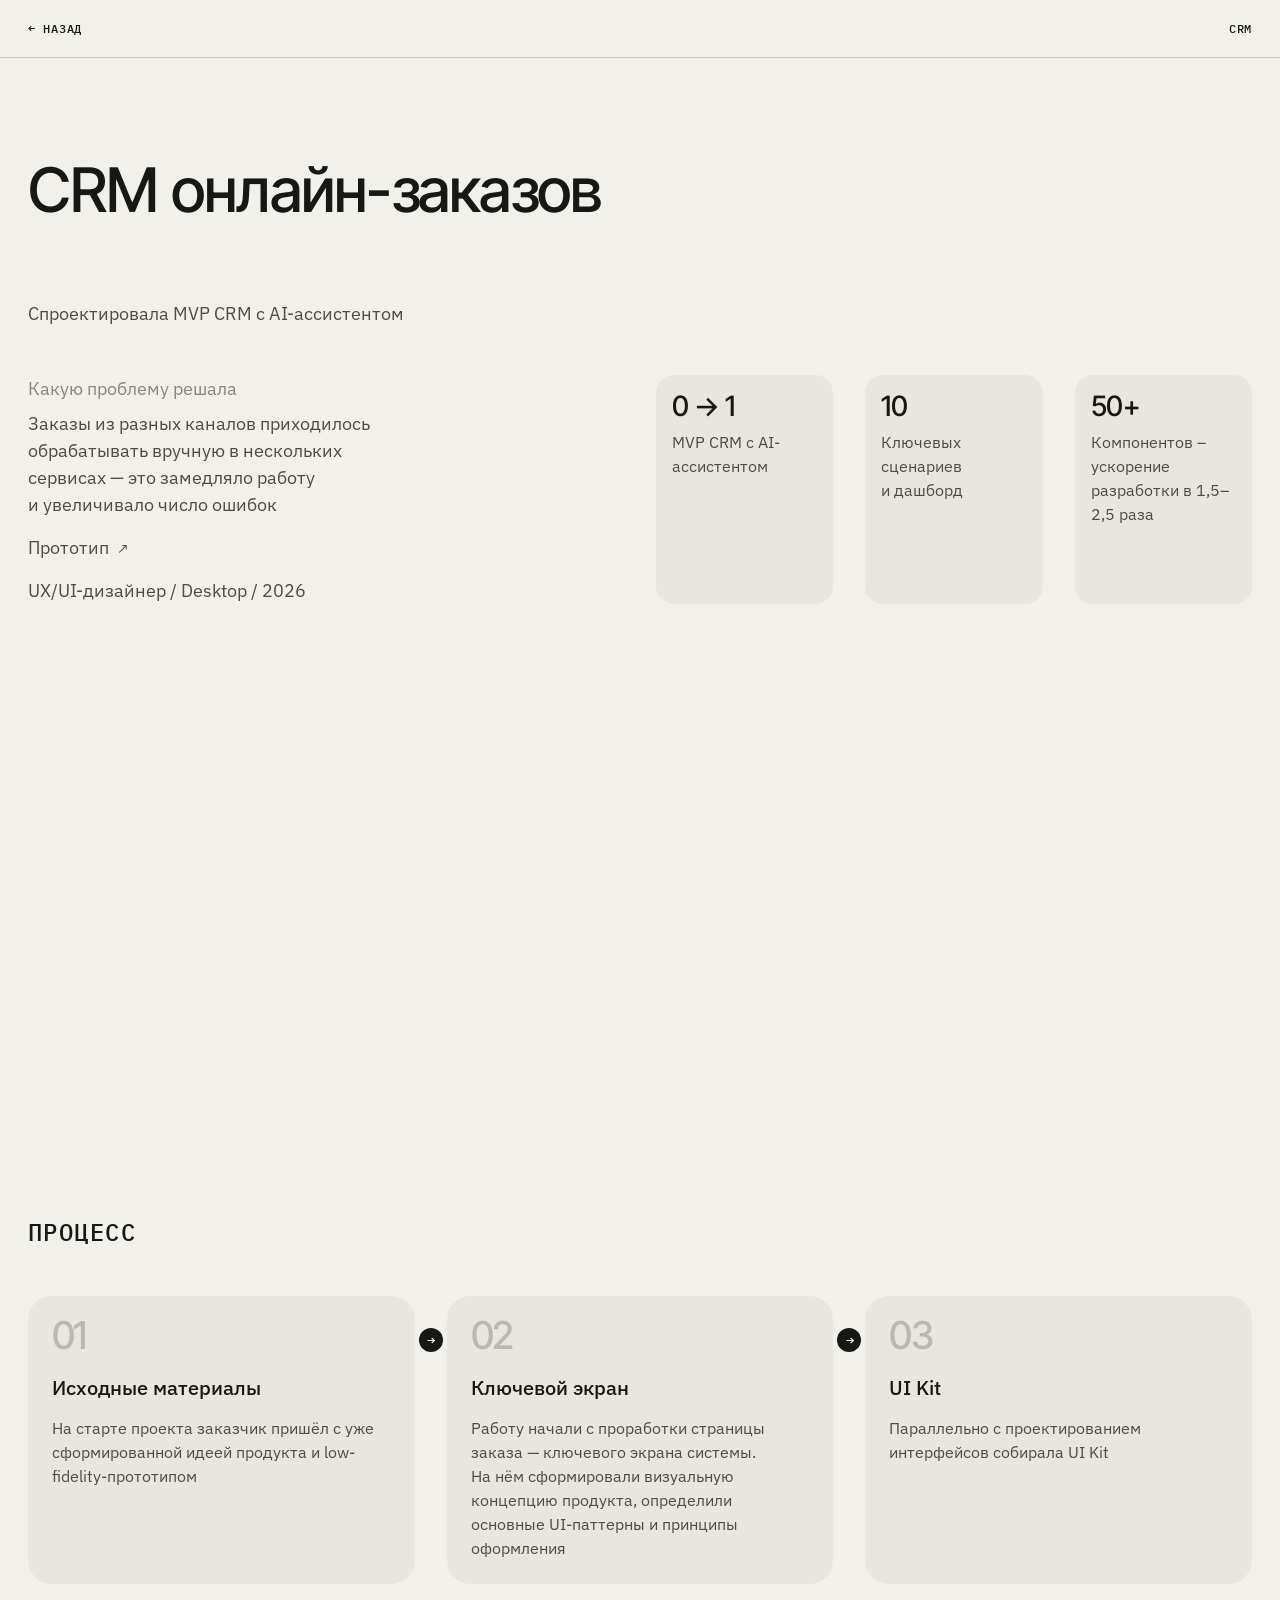
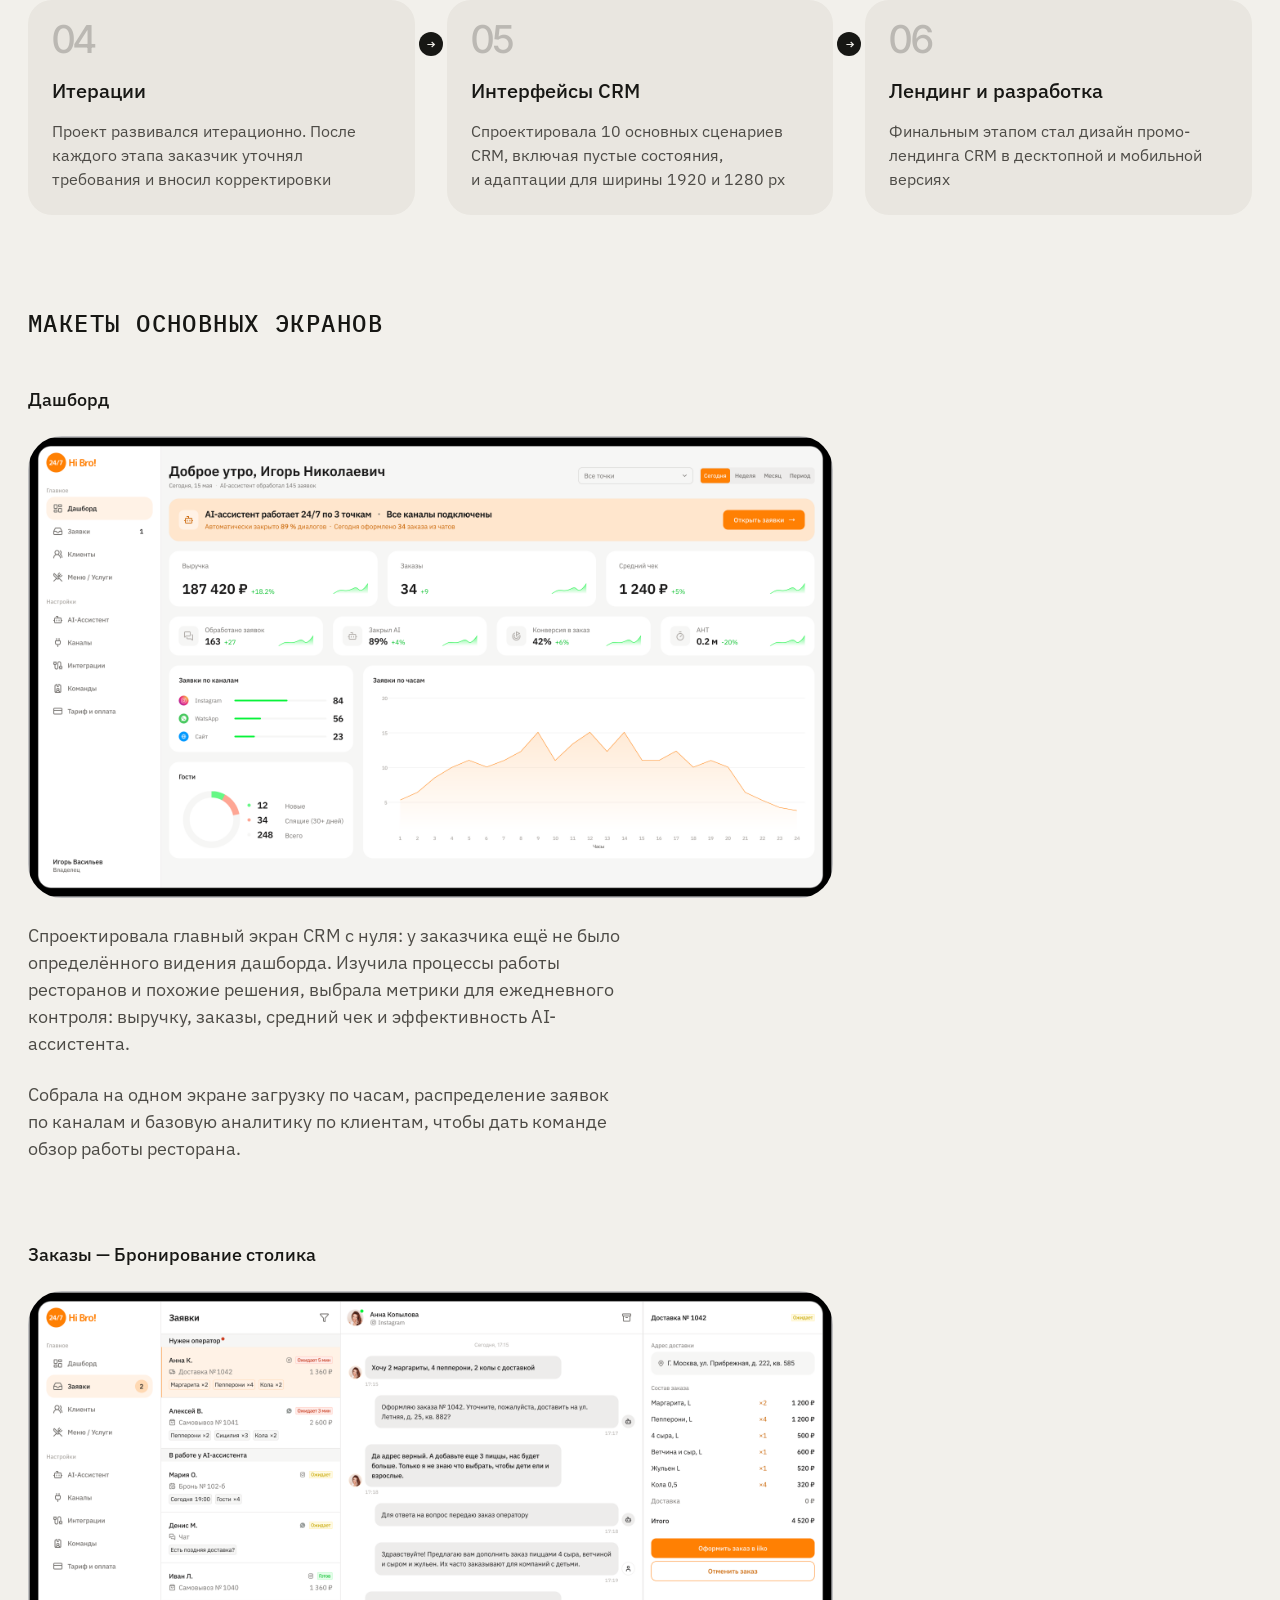
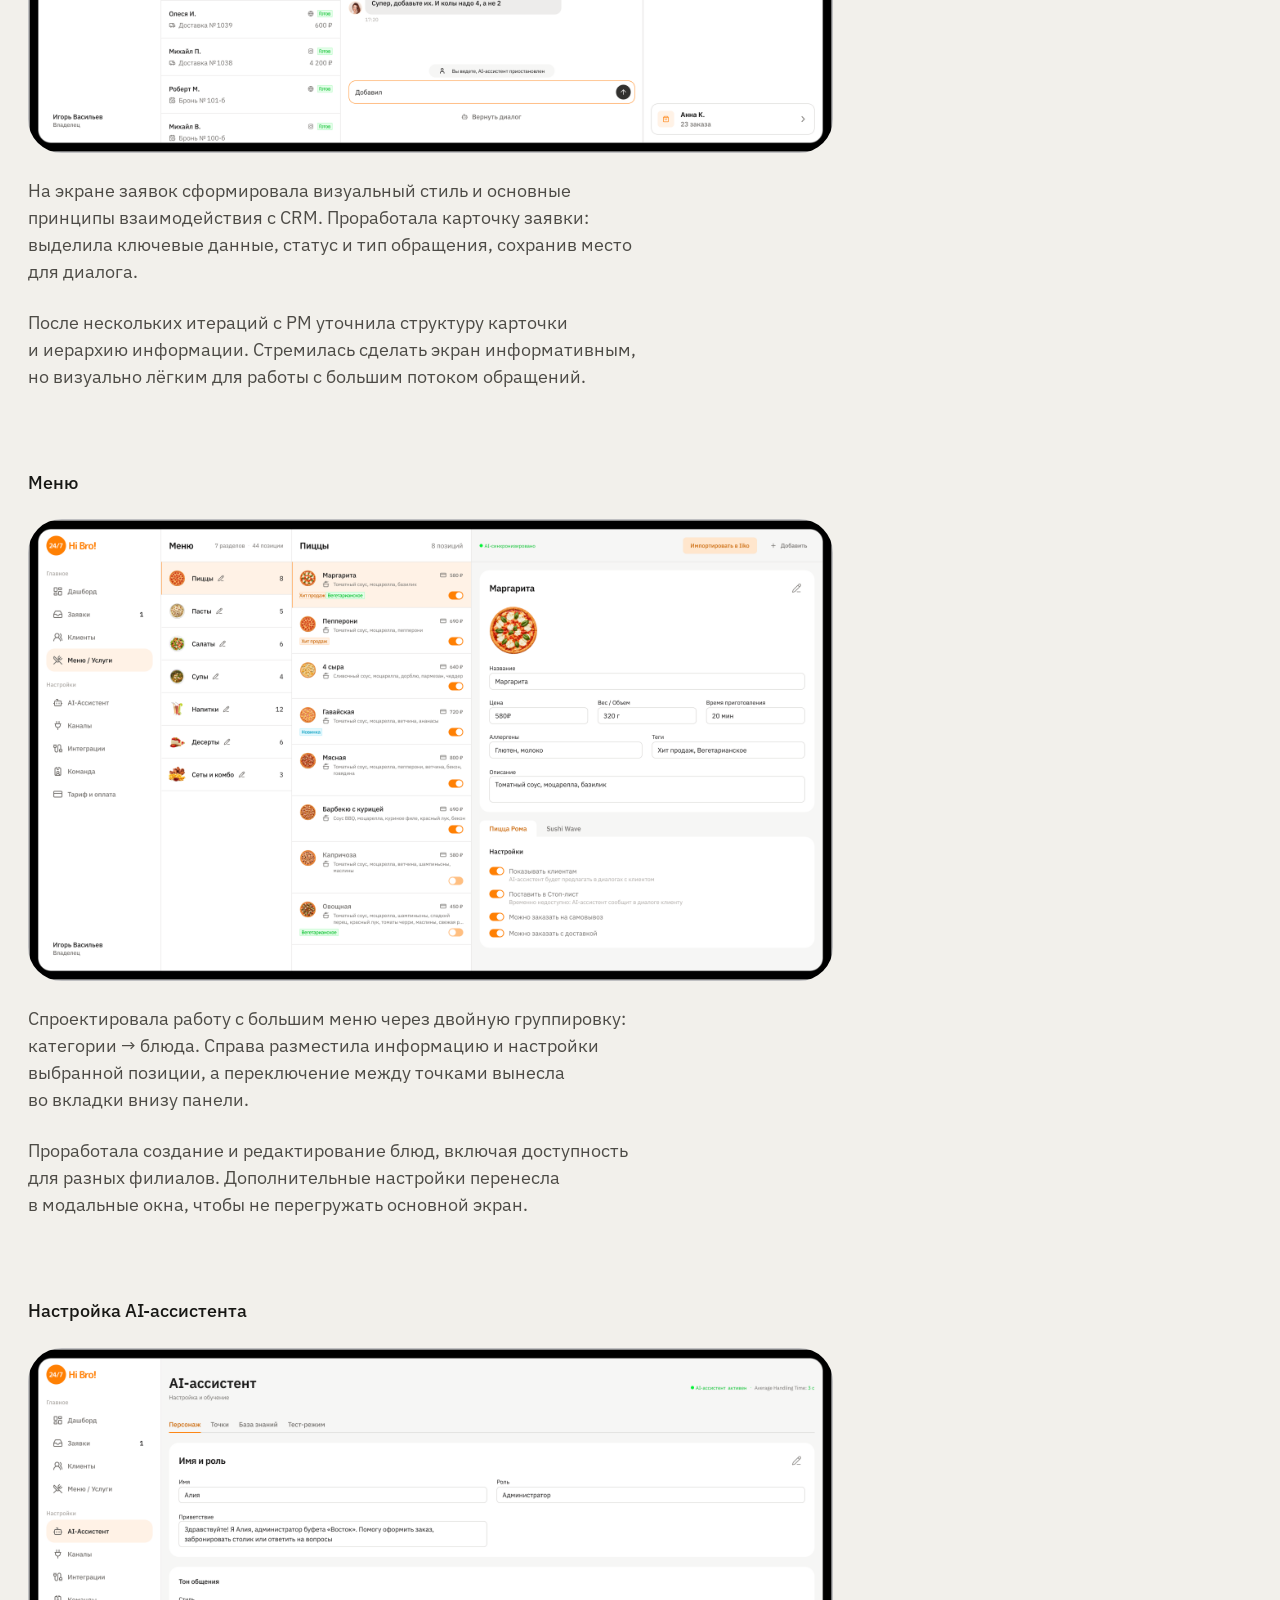
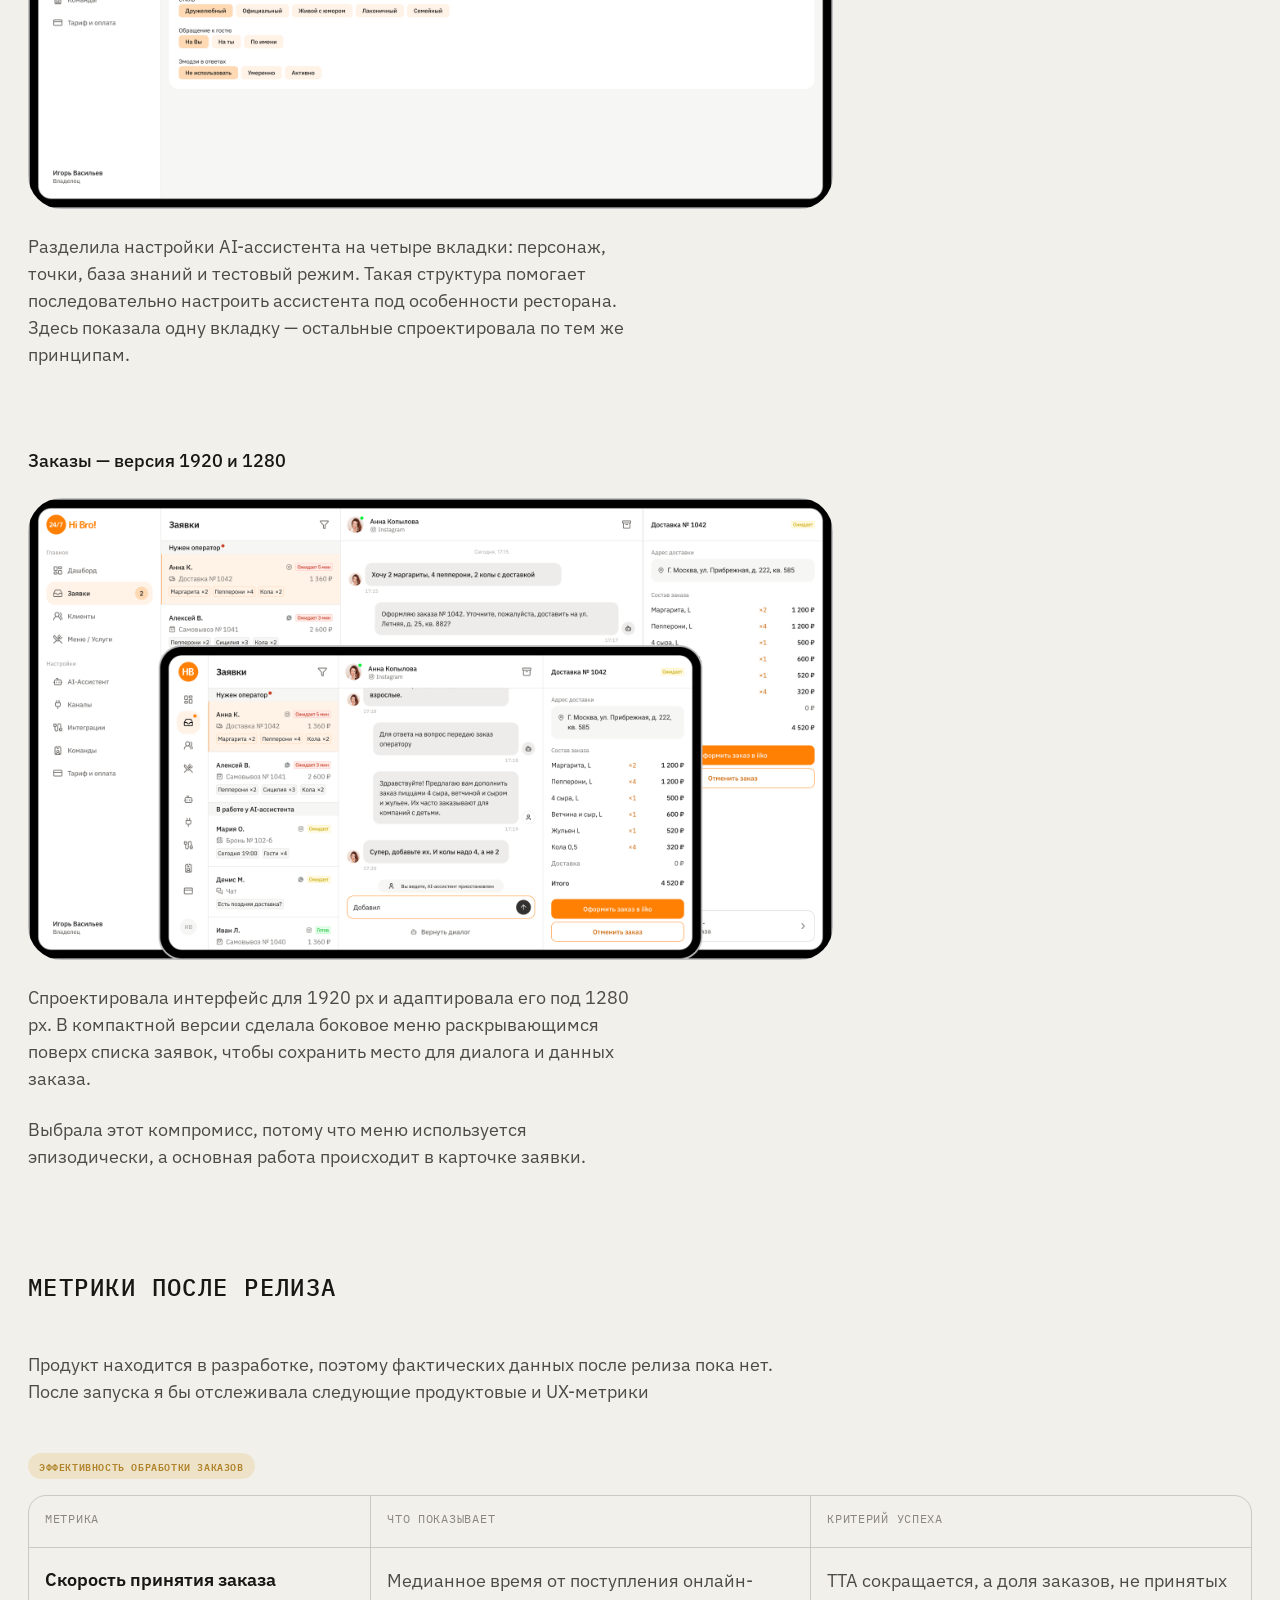
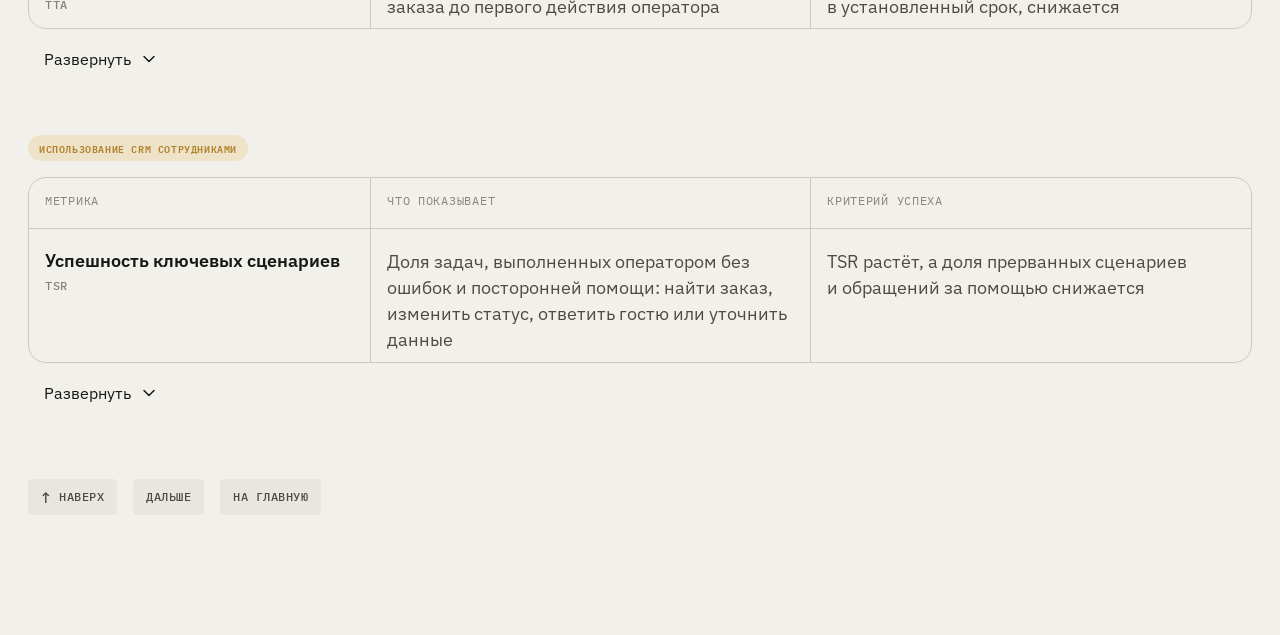
==== commit 84683d63: "Обновить пять иллюстраций в CRM-кейсе" ====
--- a/case-crm.html
+++ b/case-crm.html
@@ -236,7 +236,7 @@
             <figure>
             <figcaption>Дашборд</figcaption>
             <div class="case-media">
-              <img src="./assets/case-crm-01.webp" alt="Макет CRM — дашборд" width="2400" height="1377" decoding="async" />
+              <img src="./assets/case-crm-01.png" alt="Макет CRM — дашборд" width="3940" height="2260" decoding="async" />
             </div>
             <div class="case-screen-copy">
               <p class="case-screen-description">Спроектировала главный экран CRM с&nbsp;нуля: у&nbsp;заказчика ещё не&nbsp;было определённого видения дашборда. Изучила процессы работы ресторанов и&nbsp;похожие решения, выбрала метрики для&nbsp;ежедневного контроля: выручку, заказы, средний чек и&nbsp;эффективность AI-ассистента.</p>
@@ -246,7 +246,7 @@
           <figure>
             <figcaption>Заказы — Бронирование столика</figcaption>
             <div class="case-media">
-              <img src="./assets/case-crm-02.webp" alt="Макет CRM — бронирование столика" width="2400" height="1377" loading="lazy" decoding="async" />
+              <img src="./assets/case-crm-02.png" alt="Макет CRM — бронирование столика" width="3940" height="2260" loading="lazy" decoding="async" />
             </div>
             <div class="case-screen-copy">
               <p class="case-screen-description">На&nbsp;экране заявок сформировала визуальный стиль и&nbsp;основные принципы взаимодействия с&nbsp;CRM. Проработала карточку заявки: выделила ключевые данные, статус и&nbsp;тип обращения, сохранив место для&nbsp;диалога.</p>
@@ -256,7 +256,7 @@
           <figure>
             <figcaption>Меню</figcaption>
             <div class="case-media">
-              <img src="./assets/case-crm-03.webp" alt="Макет CRM — меню" width="2400" height="1377" loading="lazy" decoding="async" />
+              <img src="./assets/case-crm-03.png" alt="Макет CRM — меню" width="3940" height="2260" loading="lazy" decoding="async" />
             </div>
             <div class="case-screen-copy">
               <p class="case-screen-description">Спроектировала работу с&nbsp;большим меню через двойную группировку: категории → блюда. Справа разместила информацию и&nbsp;настройки выбранной позиции, а&nbsp;переключение между точками вынесла во&nbsp;вкладки внизу панели.</p>
@@ -266,7 +266,7 @@
           <figure>
             <figcaption>Настройка AI-ассистента</figcaption>
             <div class="case-media">
-              <img src="./assets/case-crm-04.webp" alt="Макет CRM — настройка AI-ассистента" width="2400" height="1377" loading="lazy" decoding="async" />
+              <img src="./assets/case-crm-04.png" alt="Макет CRM — настройка AI-ассистента" width="3940" height="2260" loading="lazy" decoding="async" />
             </div>
             <div class="case-screen-copy">
               <p class="case-screen-description">Разделила настройки AI-ассистента на&nbsp;четыре вкладки: персонаж, точки, база знаний и&nbsp;тестовый режим. Такая структура помогает последовательно настроить ассистента под&nbsp;особенности ресторана. Здесь показала одну вкладку — остальные спроектировала по&nbsp;тем&nbsp;же принципам.</p>
@@ -275,7 +275,7 @@
           <figure>
             <figcaption>Заказы — версия 1920 и&nbsp;1280</figcaption>
             <div class="case-media">
-              <img src="./assets/case-crm-05.webp" alt="Макет CRM — заказы в версиях 1920 и 1280" width="2400" height="1377" loading="lazy" decoding="async" />
+              <img src="./assets/case-crm-05.png" alt="Макет CRM — заказы в версиях 1920 и 1280" width="3940" height="2260" loading="lazy" decoding="async" />
             </div>
             <div class="case-screen-copy">
               <p class="case-screen-description">Спроектировала интерфейс для&nbsp;1920 px и&nbsp;адаптировала его под&nbsp;1280 px. В&nbsp;компактной версии сделала боковое меню раскрывающимся поверх списка заявок, чтобы сохранить место для&nbsp;диалога и&nbsp;данных заказа.</p>
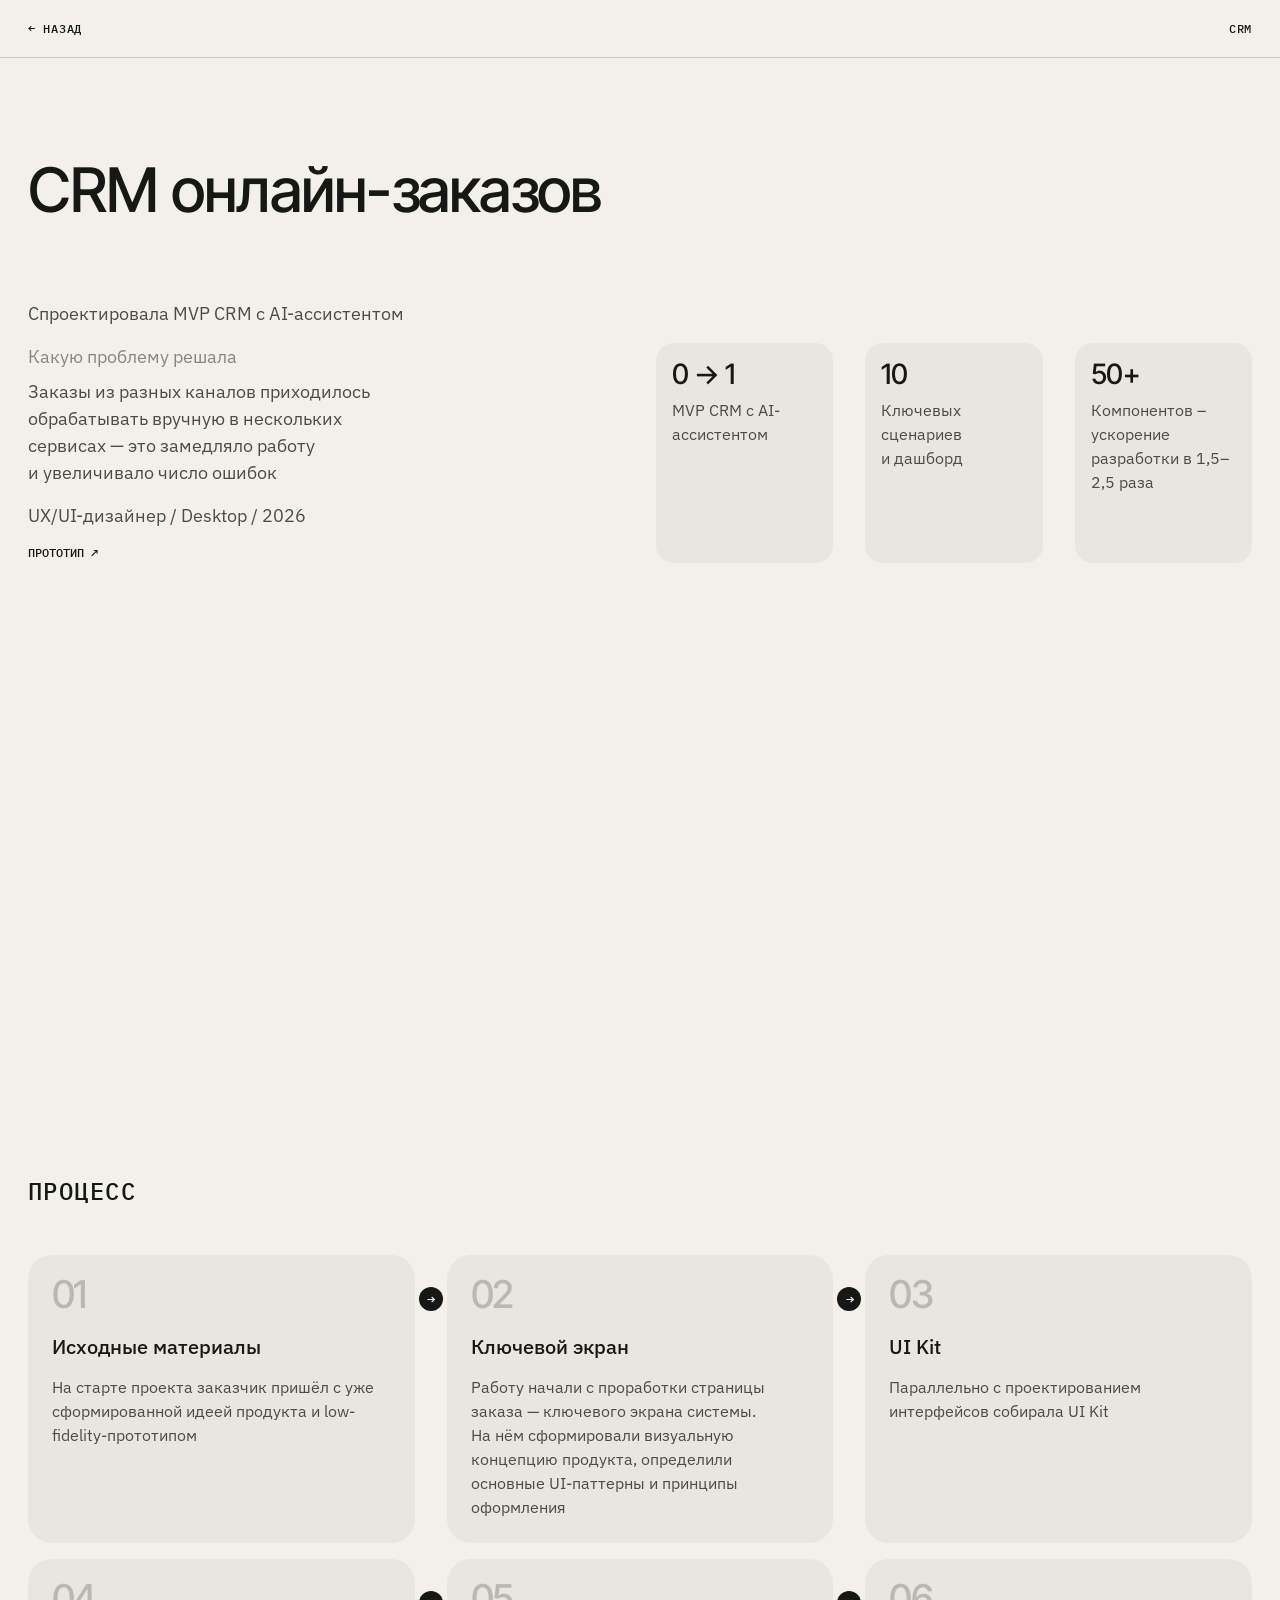
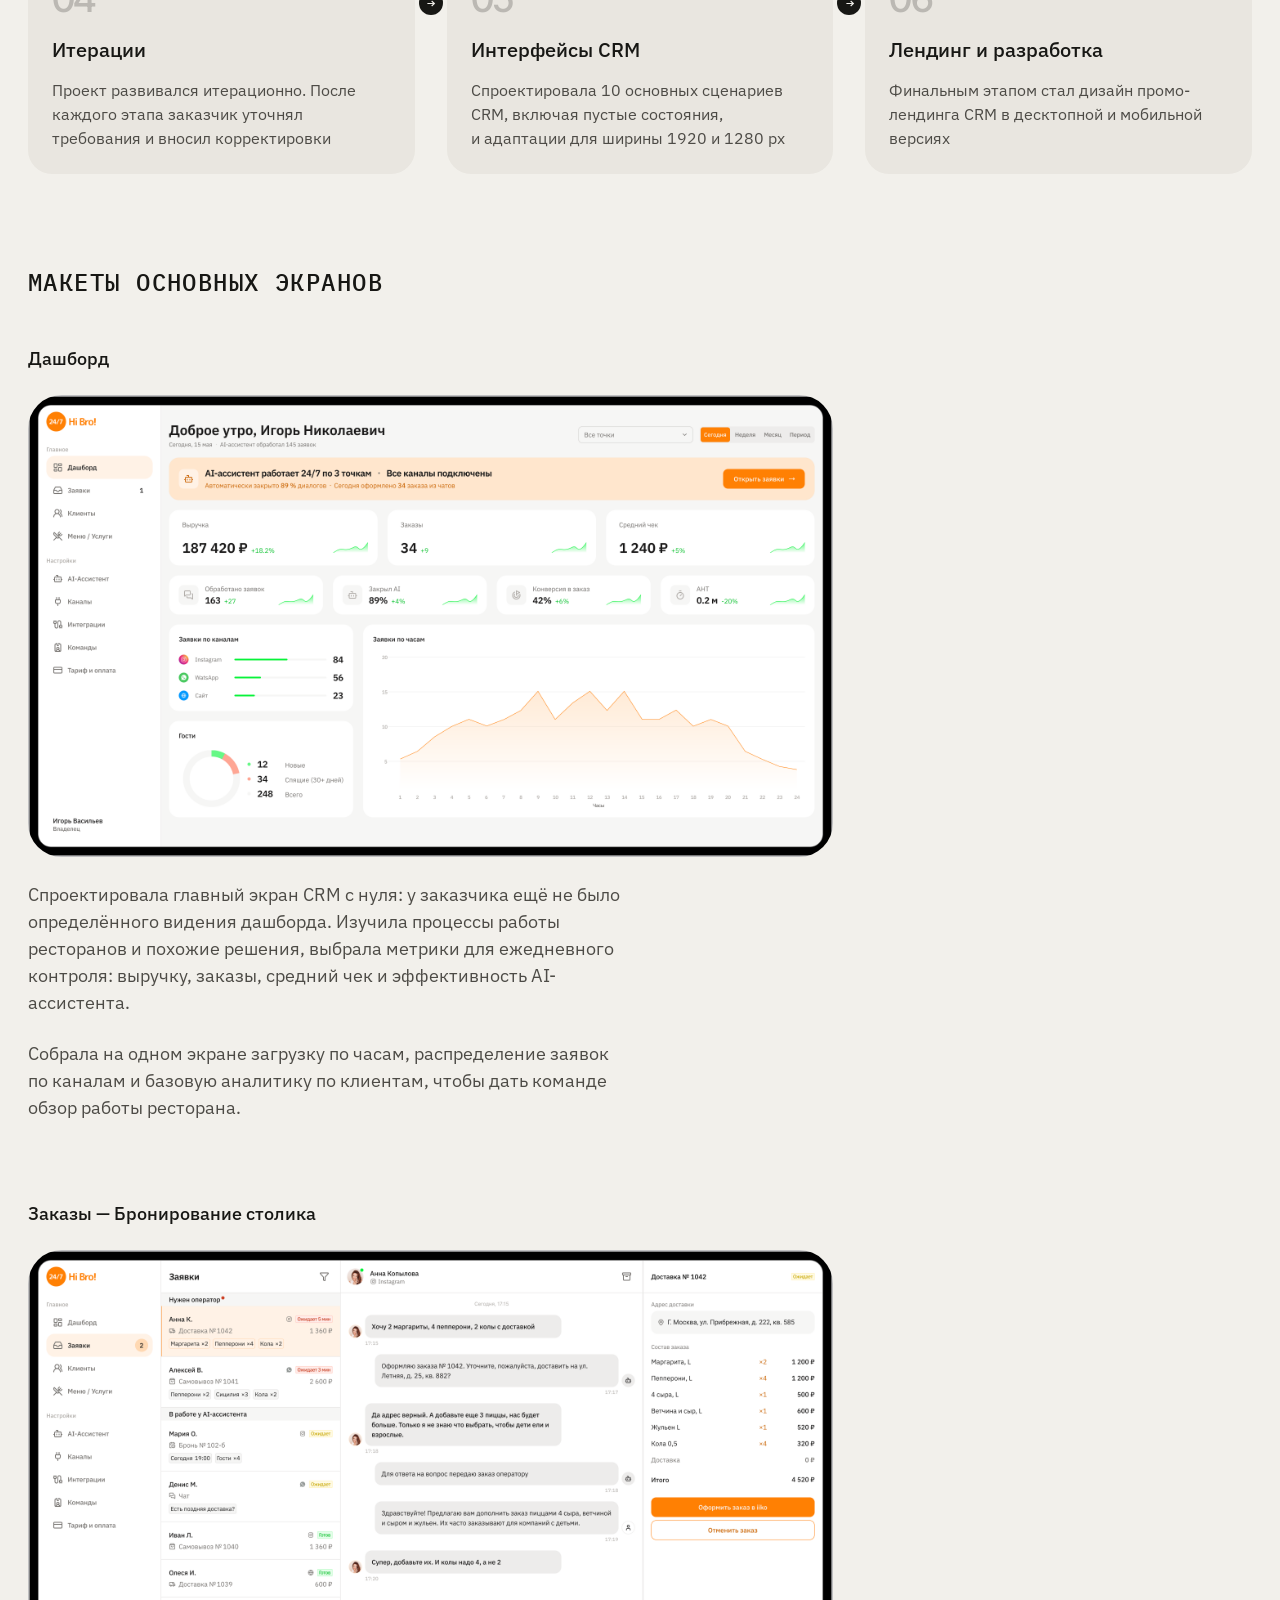
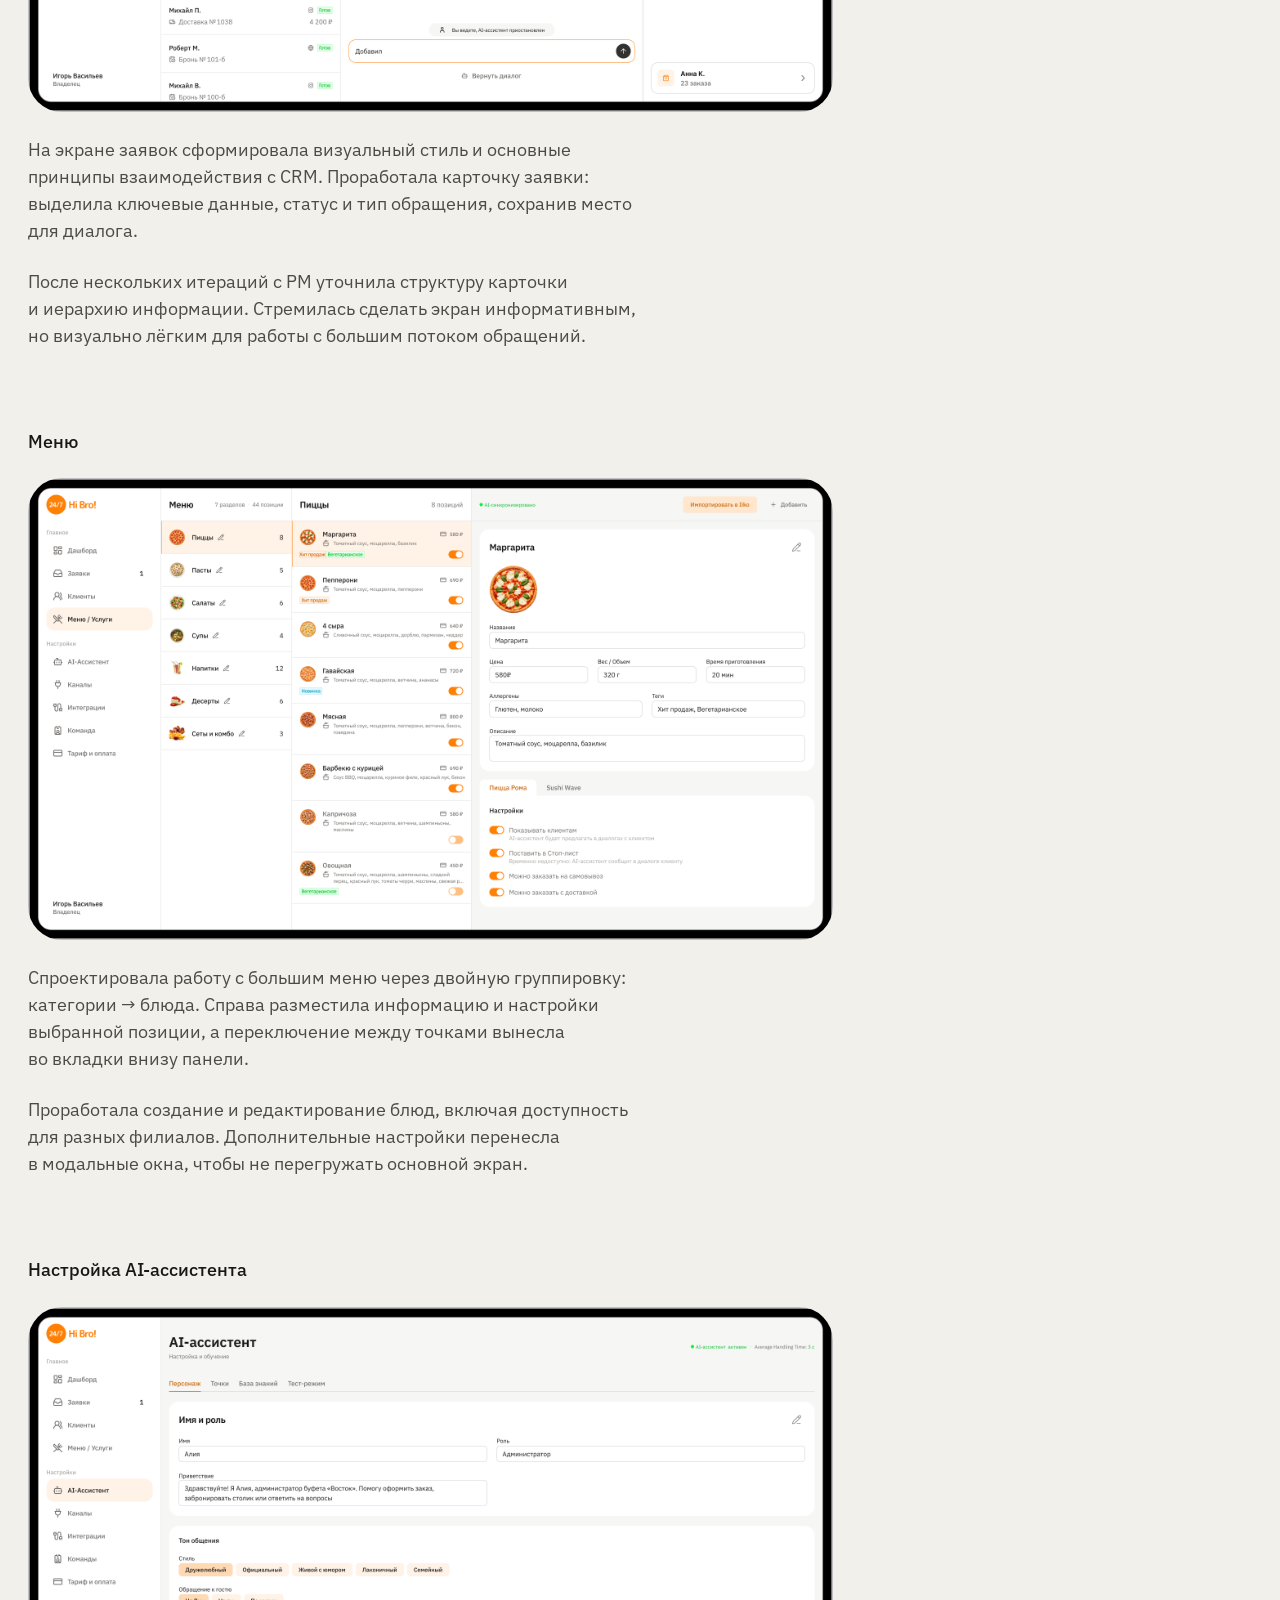
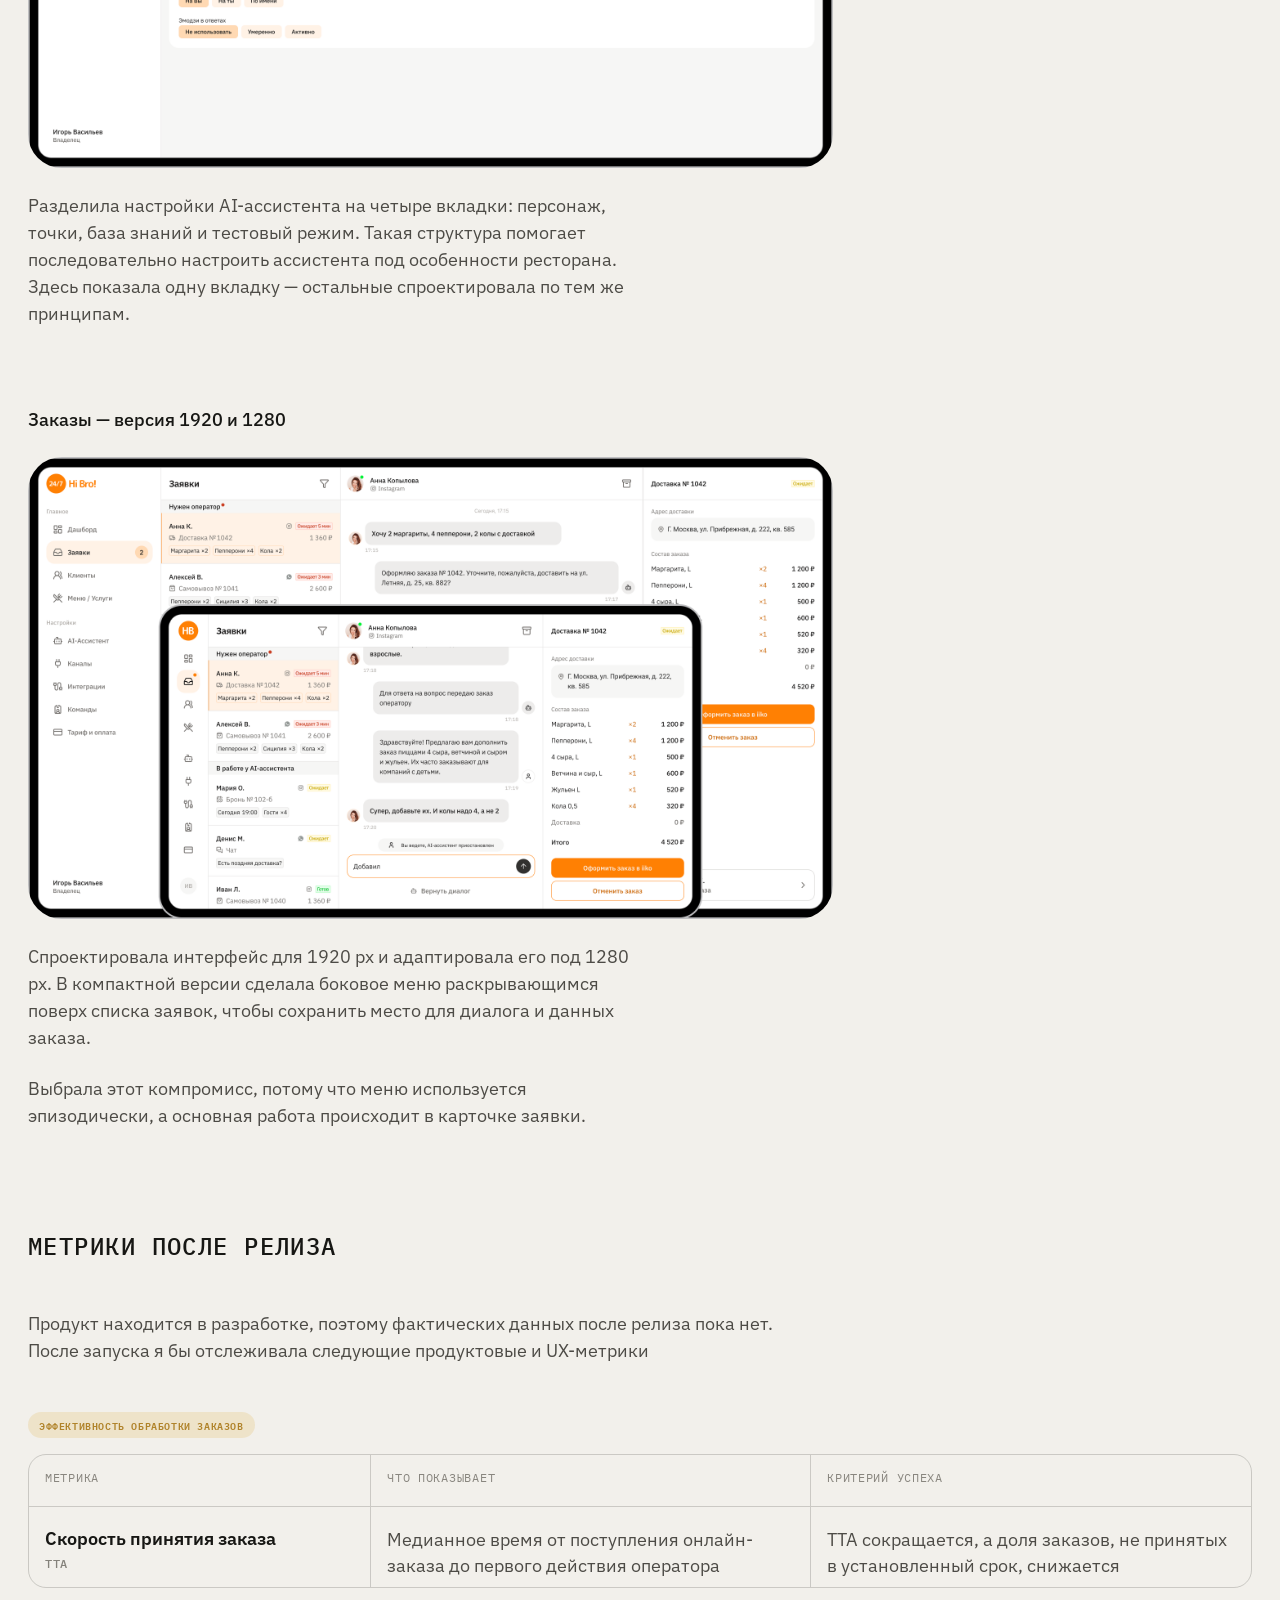
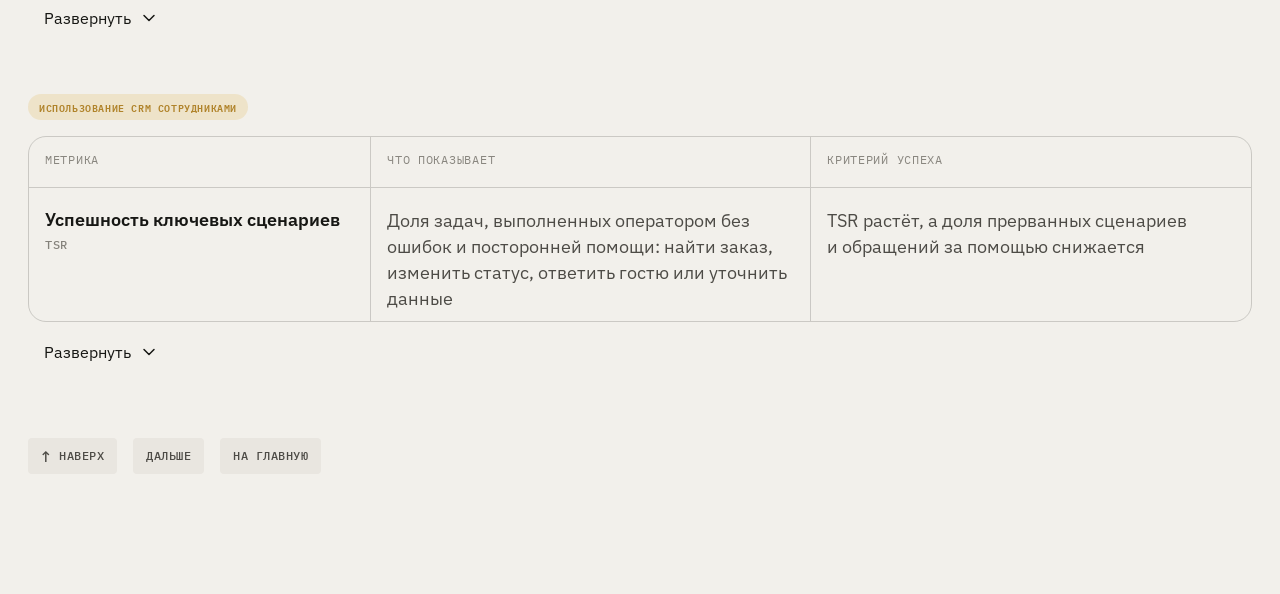
==== commit 0cd20f8b: "Обновить обложку CRM, стиль ссылки на прототип и отступы в кейсе" ====
--- a/case-crm.html
+++ b/case-crm.html
@@ -41,7 +41,7 @@
       href="https://fonts.googleapis.com/css2?family=IBM+Plex+Mono:wght@400;500&family=IBM+Plex+Sans:wght@400;500;600;700&family=Inter+Tight:wght@400;500;600&display=swap"
       rel="stylesheet"
     />
-    <link rel="stylesheet" href="./styles.css?v=b7cee7308b7c" />
+    <link rel="stylesheet" href="./styles.css?v=550a9fe8f1bf" />
     <!-- Yandex.Metrika counter -->
     <script>
       (function (m, e, t, r, i, k, a) {
@@ -82,18 +82,16 @@
         <h1>CRM онлайн-заказов</h1>
 
         <section class="case-summary case-summary--with-prototype" aria-label="Саммари проекта">
+          <p class="case-summary-intro">Спроектировала MVP CRM с&nbsp;AI-ассистентом</p>
           <div class="case-summary-copy">
-            <p class="case-summary-intro">Спроектировала MVP CRM с&nbsp;AI-ассистентом</p>
             <div class="case-summary-problem">
               <p class="case-summary-problem-label">Какую проблему решала</p>
-              <div class="case-summary-problem-details">
-                <p>Заказы из&nbsp;разных каналов приходилось обрабатывать вручную в&nbsp;нескольких сервисах — это замедляло работу и&nbsp;увеличивало число ошибок</p>
-                <a class="project-prototype-link" href="./assets/hibro-crm-prototype.html" target="_blank" rel="noopener">
-                  <span>Прототип</span><span class="project-case-arrow" aria-hidden="true">↗</span>
-                </a>
-                <p class="case-summary-meta">UX/UI-дизайнер / Desktop / 2026</p>
-              </div>
-            </div>
+              <p>Заказы из&nbsp;разных каналов приходилось обрабатывать вручную в&nbsp;нескольких сервисах — это замедляло работу и&nbsp;увеличивало число ошибок</p>
+            </div>
+            <p class="case-summary-meta">UX/UI-дизайнер / Desktop / 2026</p>
+            <a class="project-prototype-link" href="./assets/hibro-crm-prototype.html" target="_blank" rel="noopener">
+              <span>Прототип</span> <span aria-hidden="true">↗</span>
+            </a>
           </div>
           <div class="case-summary-results" aria-label="Результаты">
             <div class="case-summary-card"><p class="case-summary-value">0 → 1</p><p class="case-summary-caption">MVP CRM с&nbsp;AI-ассистентом</p></div>
--- a/styles.css
+++ b/styles.css
@@ -178,6 +178,11 @@
   margin-top: var(--space-6);
 }
 
+.case-summary--with-prototype {
+  --case-summary-space: var(--space-2);
+  --case-summary-copy-gap: var(--case-summary-space);
+}
+
 .case-summary-copy {
   grid-column: 1;
   grid-row: 2;
@@ -2545,19 +2550,25 @@
   display: flex;
   flex-wrap: wrap;
   gap: 8px 22px;
+}
+
+.hero-contacts,
+.project-prototype-link {
   font-family: var(--font-caption);
   font-size: var(--text-meta);
   text-transform: uppercase;
 }
 
-.hero-contacts a {
+.hero-contacts a,
+.project-prototype-link {
   position: relative;
   padding-bottom: 3px;
   border-bottom: 0;
   transition: color 180ms ease;
 }
 
-.hero-contacts a::after {
+.hero-contacts a::after,
+.project-prototype-link::after {
   content: "";
   position: absolute;
   right: 0;
@@ -2571,12 +2582,16 @@
 }
 
 .hero-contacts a:hover,
-.hero-contacts a:focus-visible {
+.hero-contacts a:focus-visible,
+.project-prototype-link:hover,
+.project-prototype-link:focus-visible {
   color: var(--accent);
 }
 
 .hero-contacts a:hover::after,
-.hero-contacts a:focus-visible::after {
+.hero-contacts a:focus-visible::after,
+.project-prototype-link:hover::after,
+.project-prototype-link:focus-visible::after {
   animation: contact-line-sweep 600ms ease-in-out both;
 }
 
@@ -2796,36 +2811,8 @@
 }
 
 .project-prototype-link {
-  display: inline-flex;
   justify-self: start;
-  align-items: baseline;
-  gap: var(--space-1);
-  color: var(--text-body-color);
-  font-family: var(--font-body);
-  font-size: var(--text-body);
-  font-weight: var(--text-body-weight);
-  line-height: var(--text-body-leading);
-  transition: color 180ms ease;
-}
-
-.project-prototype-link:hover,
-.project-prototype-link:focus-visible {
-  color: var(--accent);
-}
-
-.case-summary-problem-details {
-  display: flex;
-  flex-direction: column;
-  align-items: start;
-  gap: var(--space-2);
-  font-family: var(--font-body);
-  font-size: var(--text-body);
-  font-weight: var(--text-body-weight);
-  line-height: var(--text-body-leading);
-}
-
-.case-summary-problem-details .project-prototype-link {
-  font-size: inherit;
+  width: fit-content;
 }
 
 .project-case-arrow {
@@ -3770,6 +3757,15 @@
     gap: var(--case-grid-gap);
   }
 
+  .case-summary--with-prototype .case-summary-copy {
+    display: grid;
+  }
+
+  .case-summary--with-prototype .case-summary-copy > .case-summary-problem,
+  .case-summary--with-prototype .case-summary-copy > .case-summary-meta {
+    grid-row: auto;
+  }
+
   .case-summary--with-prototype .case-summary-results {
     grid-row: 2;
   }
@@ -3877,6 +3873,10 @@
     --case-summary-columns: minmax(0, 1fr);
     --case-summary-space: var(--mobile-space-4);
     margin-top: var(--mobile-space-5);
+  }
+
+  .case-summary--with-prototype {
+    --case-summary-space: var(--space-2);
   }
 
   .case-summary-intro,
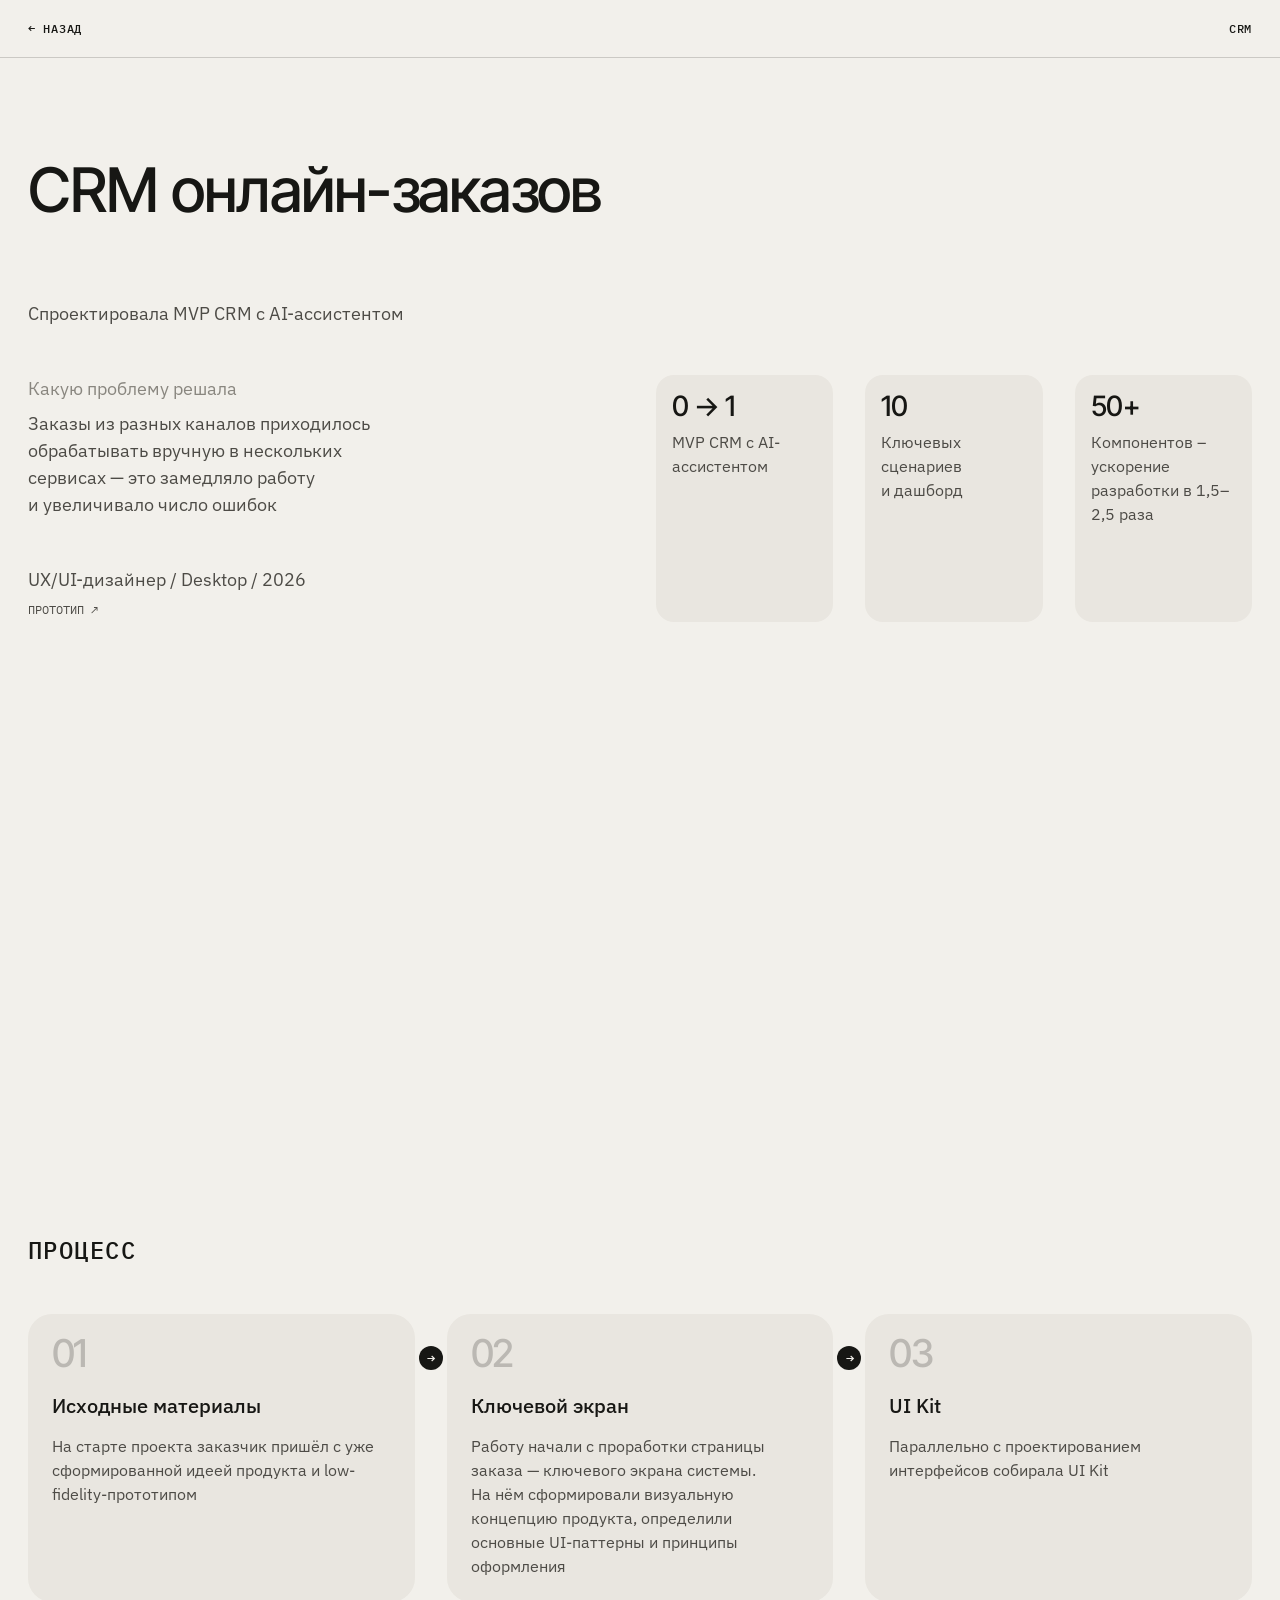
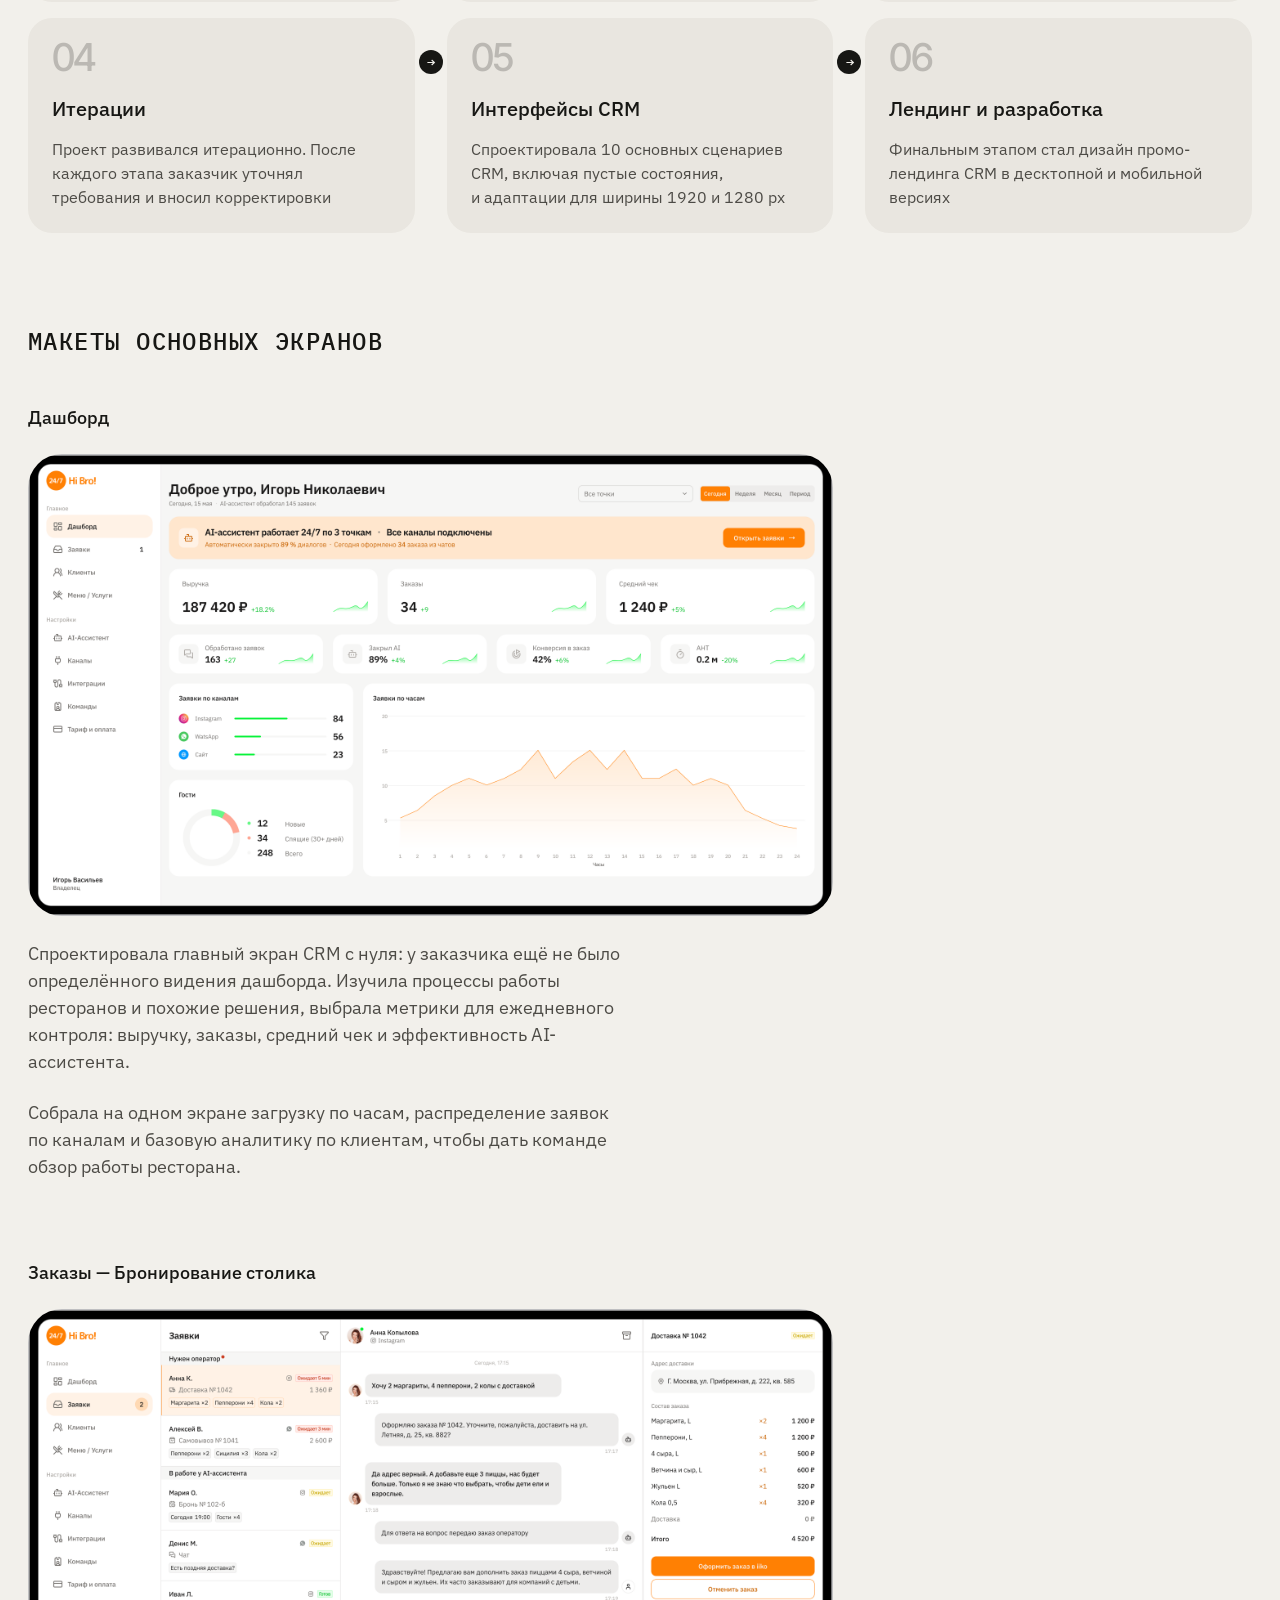
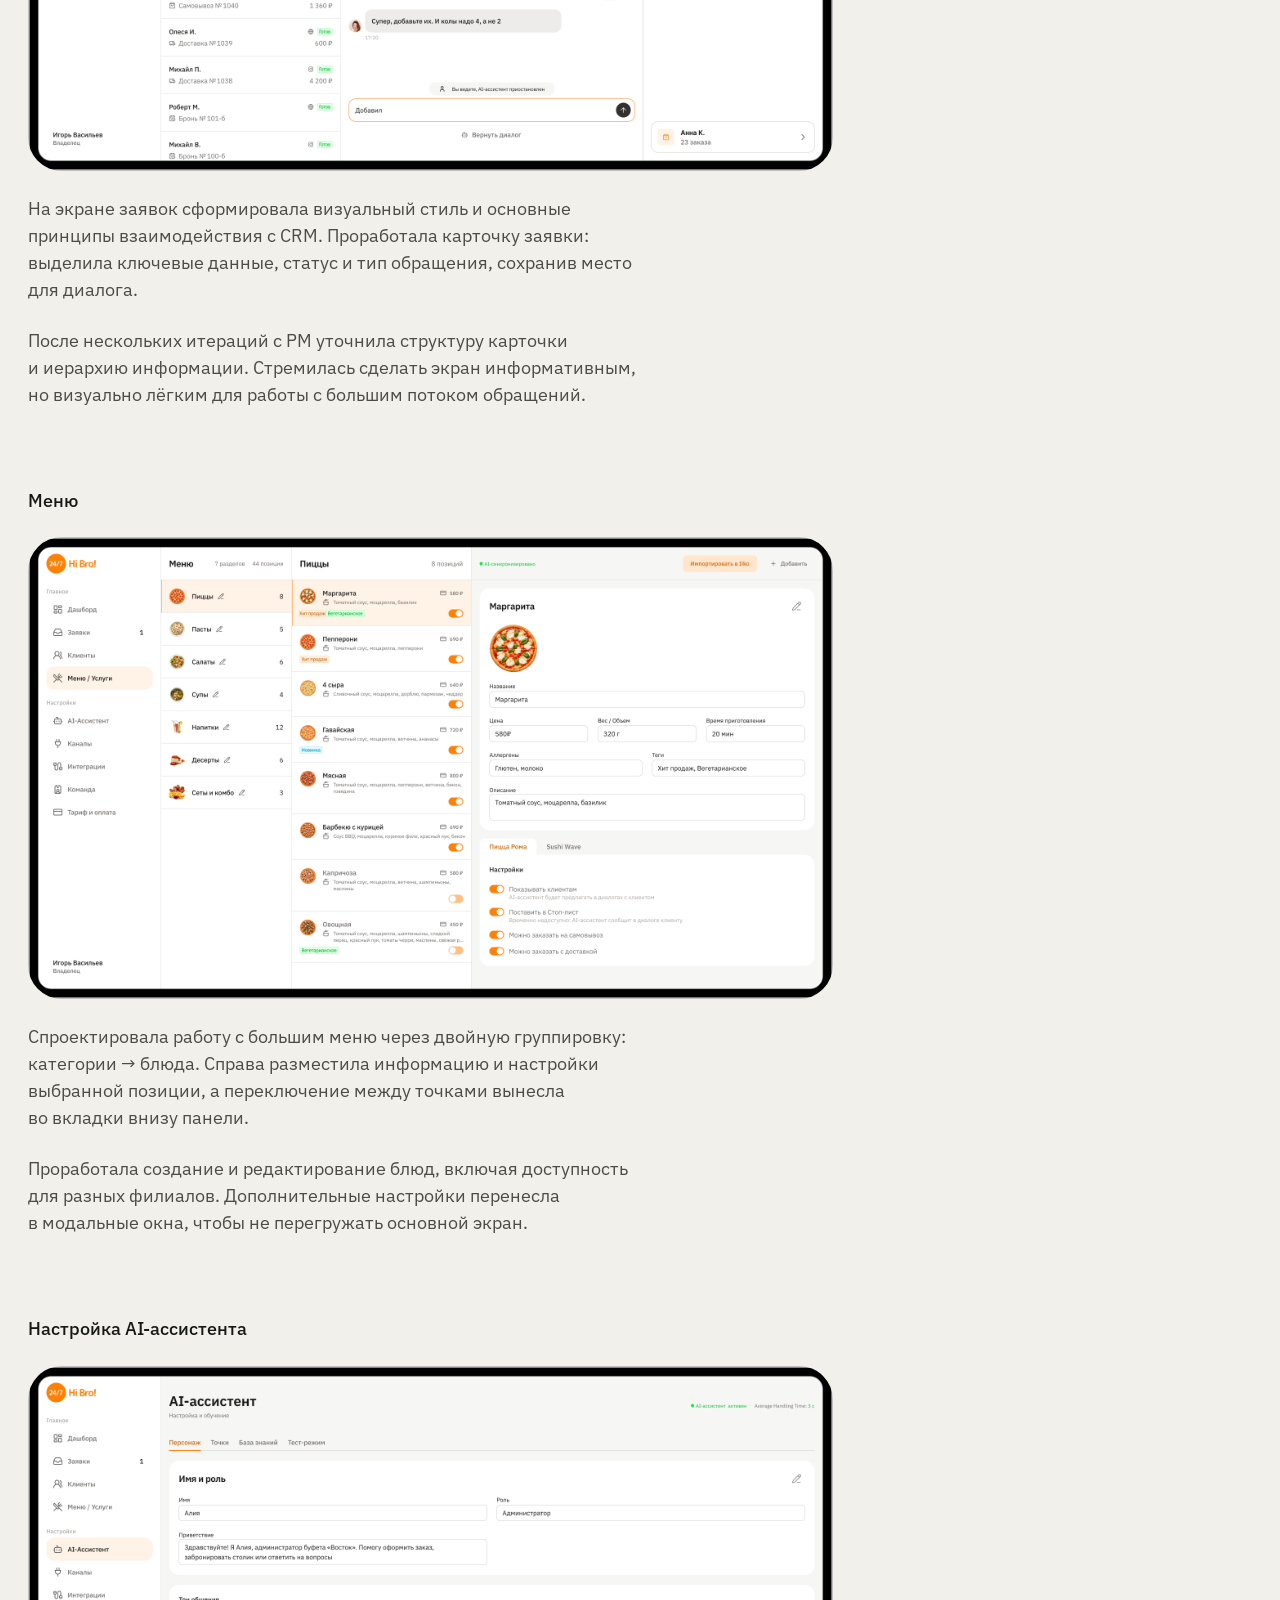
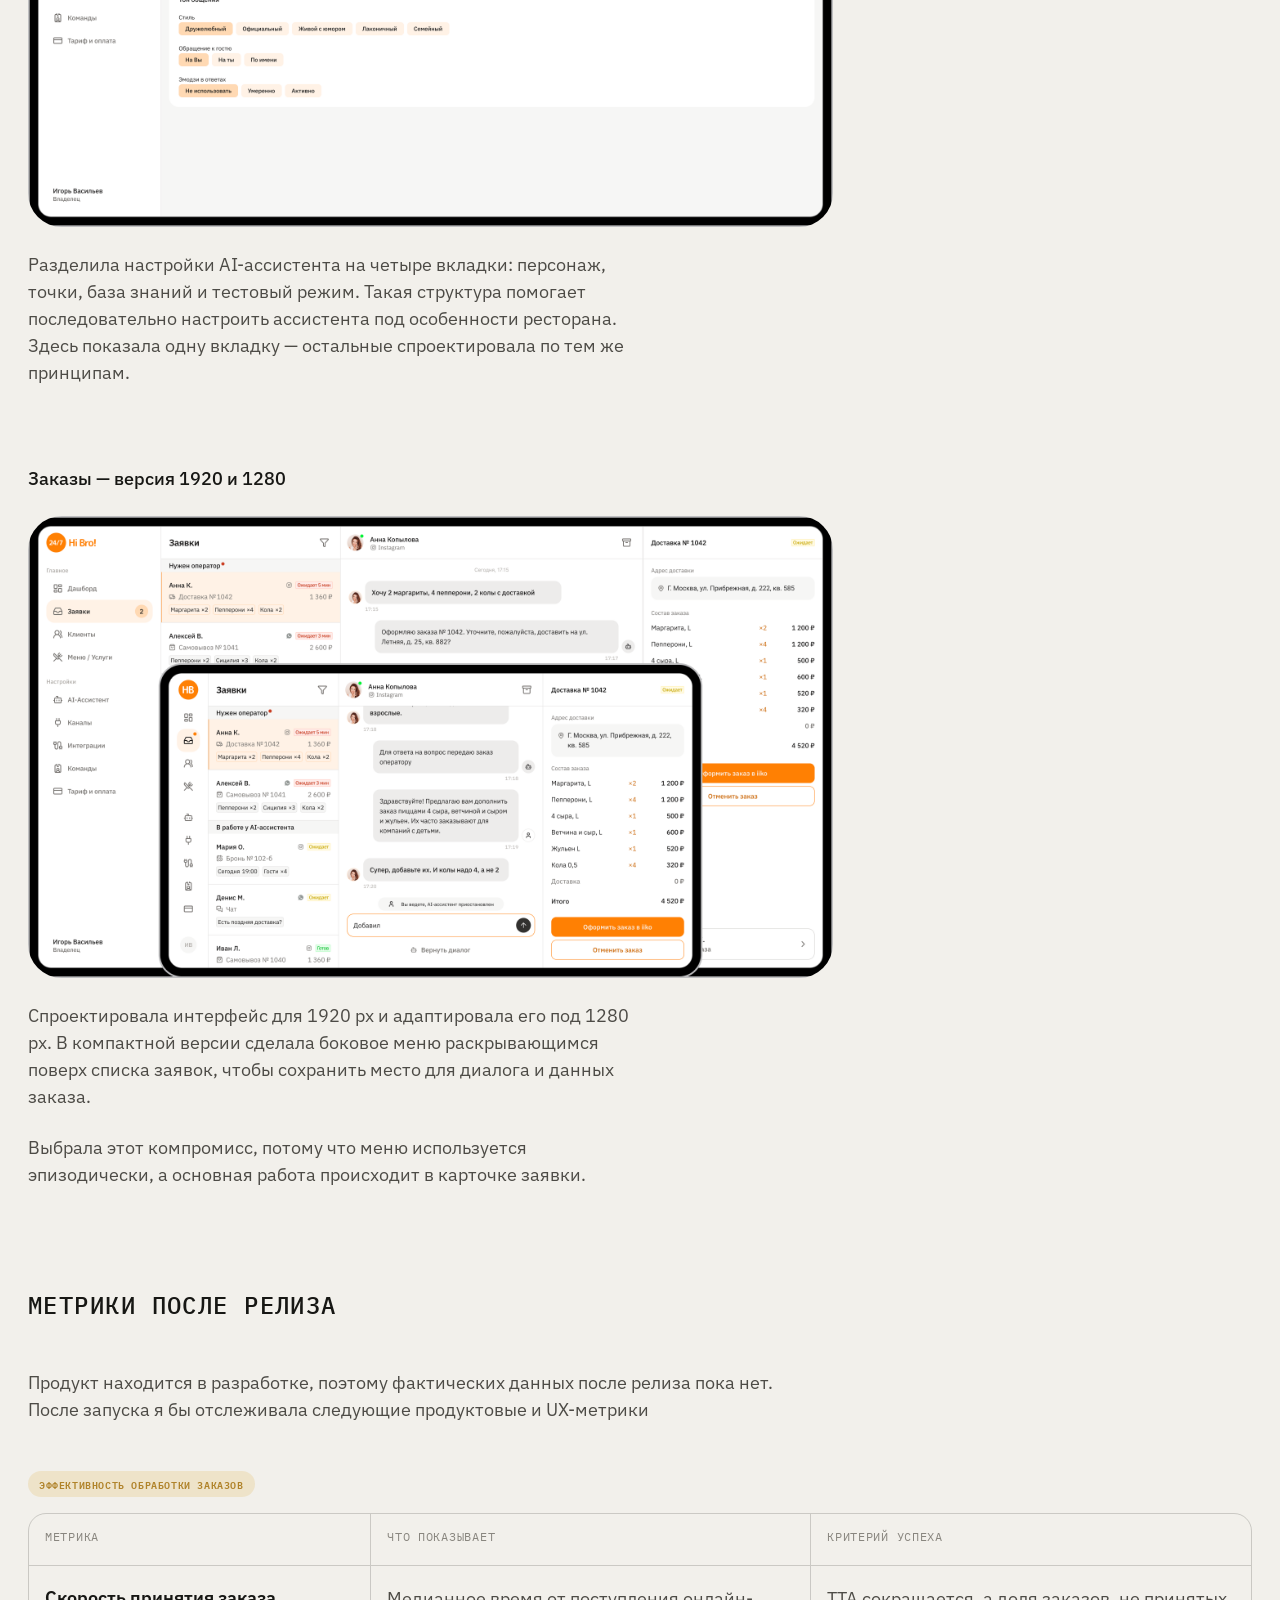
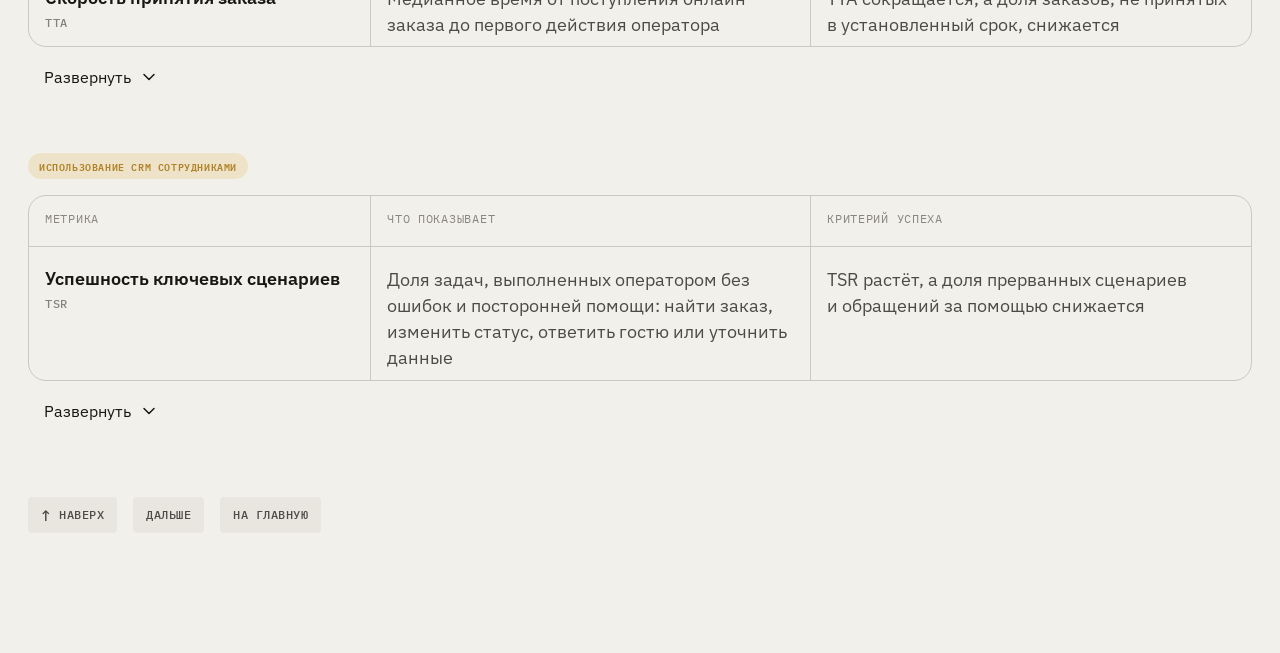
==== commit e1fb63c2: "Привести отступы саммари CRM к общим стилям кейсов" ====
--- a/case-crm.html
+++ b/case-crm.html
@@ -41,7 +41,7 @@
       href="https://fonts.googleapis.com/css2?family=IBM+Plex+Mono:wght@400;500&family=IBM+Plex+Sans:wght@400;500;600;700&family=Inter+Tight:wght@400;500;600&display=swap"
       rel="stylesheet"
     />
-    <link rel="stylesheet" href="./styles.css?v=550a9fe8f1bf" />
+    <link rel="stylesheet" href="./styles.css?v=c1f9d895551e" />
     <!-- Yandex.Metrika counter -->
     <script>
       (function (m, e, t, r, i, k, a) {
@@ -81,17 +81,18 @@
       <section class="case-hero">
         <h1>CRM онлайн-заказов</h1>
 
-        <section class="case-summary case-summary--with-prototype" aria-label="Саммари проекта">
-          <p class="case-summary-intro">Спроектировала MVP CRM с&nbsp;AI-ассистентом</p>
+        <section class="case-summary" aria-label="Саммари проекта">
           <div class="case-summary-copy">
+            <p class="case-summary-intro">Спроектировала MVP CRM с&nbsp;AI-ассистентом</p>
             <div class="case-summary-problem">
               <p class="case-summary-problem-label">Какую проблему решала</p>
               <p>Заказы из&nbsp;разных каналов приходилось обрабатывать вручную в&nbsp;нескольких сервисах — это замедляло работу и&nbsp;увеличивало число ошибок</p>
             </div>
-            <p class="case-summary-meta">UX/UI-дизайнер / Desktop / 2026</p>
-            <a class="project-prototype-link" href="./assets/hibro-crm-prototype.html" target="_blank" rel="noopener">
-              <span>Прототип</span> <span aria-hidden="true">↗</span>
-            </a>
+            <p class="case-summary-meta">UX/UI-дизайнер / Desktop / 2026
+              <a class="project-prototype-link" href="./assets/hibro-crm-prototype.html" target="_blank" rel="noopener">
+                <span>Прототип</span> <span aria-hidden="true">↗</span>
+              </a>
+            </p>
           </div>
           <div class="case-summary-results" aria-label="Результаты">
             <div class="case-summary-card"><p class="case-summary-value">0 → 1</p><p class="case-summary-caption">MVP CRM с&nbsp;AI-ассистентом</p></div>
@@ -102,7 +103,7 @@
 
         <div class="case-video-wrap">
           <video autoplay muted loop playsinline preload="metadata" aria-label="Демонстрация интерфейса CRM">
-            <source src="./assets/case-crm-video-hq.mp4" type="video/mp4" />
+            <source src="./assets/case-crm-video-hq.mp4?v=f8487dc7fbde" type="video/mp4" />
           </video>
         </div>
 
--- a/styles.css
+++ b/styles.css
@@ -178,11 +178,6 @@
   margin-top: var(--space-6);
 }
 
-.case-summary--with-prototype {
-  --case-summary-space: var(--space-2);
-  --case-summary-copy-gap: var(--case-summary-space);
-}
-
 .case-summary-copy {
   grid-column: 1;
   grid-row: 2;
@@ -230,6 +225,11 @@
   font-size: var(--text-body);
   font-weight: var(--text-body-weight);
   line-height: var(--text-body-leading);
+}
+
+.case-summary-meta .project-prototype-link {
+  display: block;
+  margin-top: var(--space-1);
 }
 
 .case-summary-results {
@@ -3757,19 +3757,6 @@
     gap: var(--case-grid-gap);
   }
 
-  .case-summary--with-prototype .case-summary-copy {
-    display: grid;
-  }
-
-  .case-summary--with-prototype .case-summary-copy > .case-summary-problem,
-  .case-summary--with-prototype .case-summary-copy > .case-summary-meta {
-    grid-row: auto;
-  }
-
-  .case-summary--with-prototype .case-summary-results {
-    grid-row: 2;
-  }
-
   .case-summary .case-summary-card:first-child {
     grid-column: 2;
   }
@@ -3873,10 +3860,6 @@
     --case-summary-columns: minmax(0, 1fr);
     --case-summary-space: var(--mobile-space-4);
     margin-top: var(--mobile-space-5);
-  }
-
-  .case-summary--with-prototype {
-    --case-summary-space: var(--space-2);
   }
 
   .case-summary-intro,
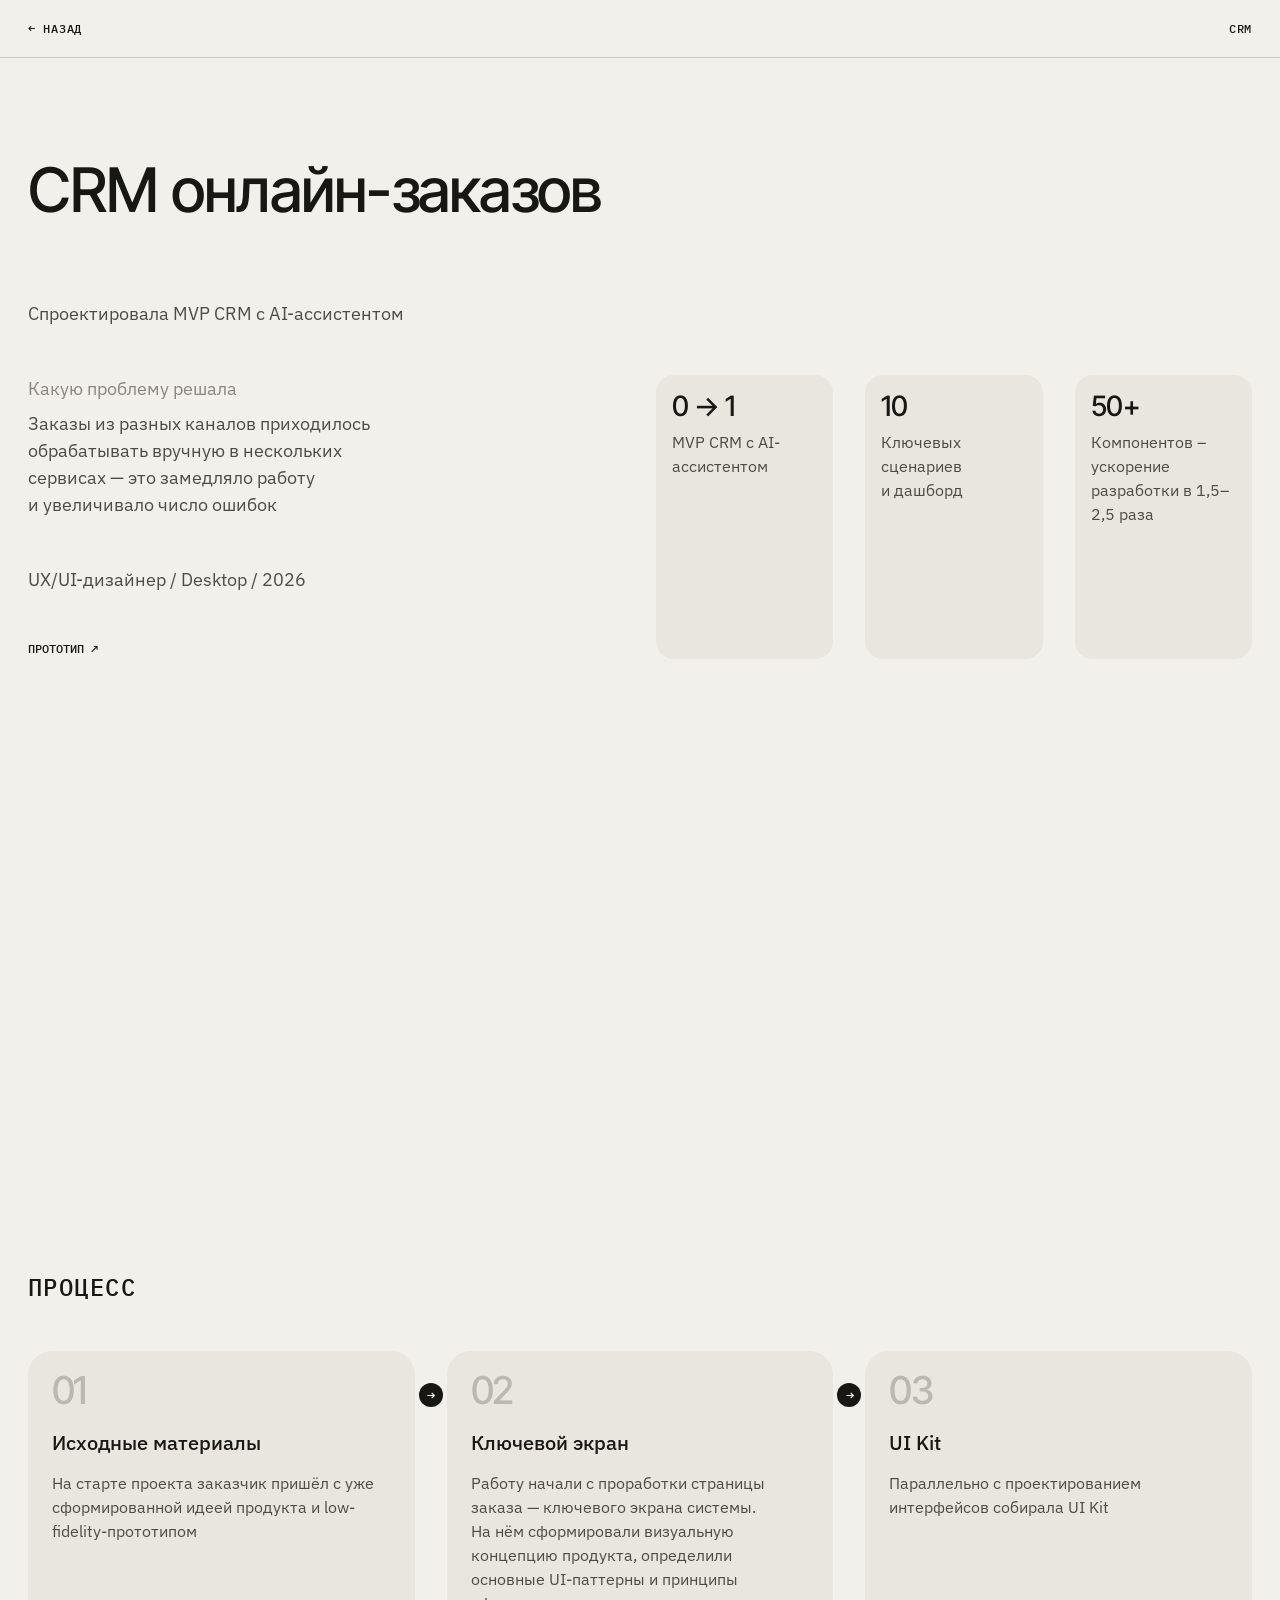
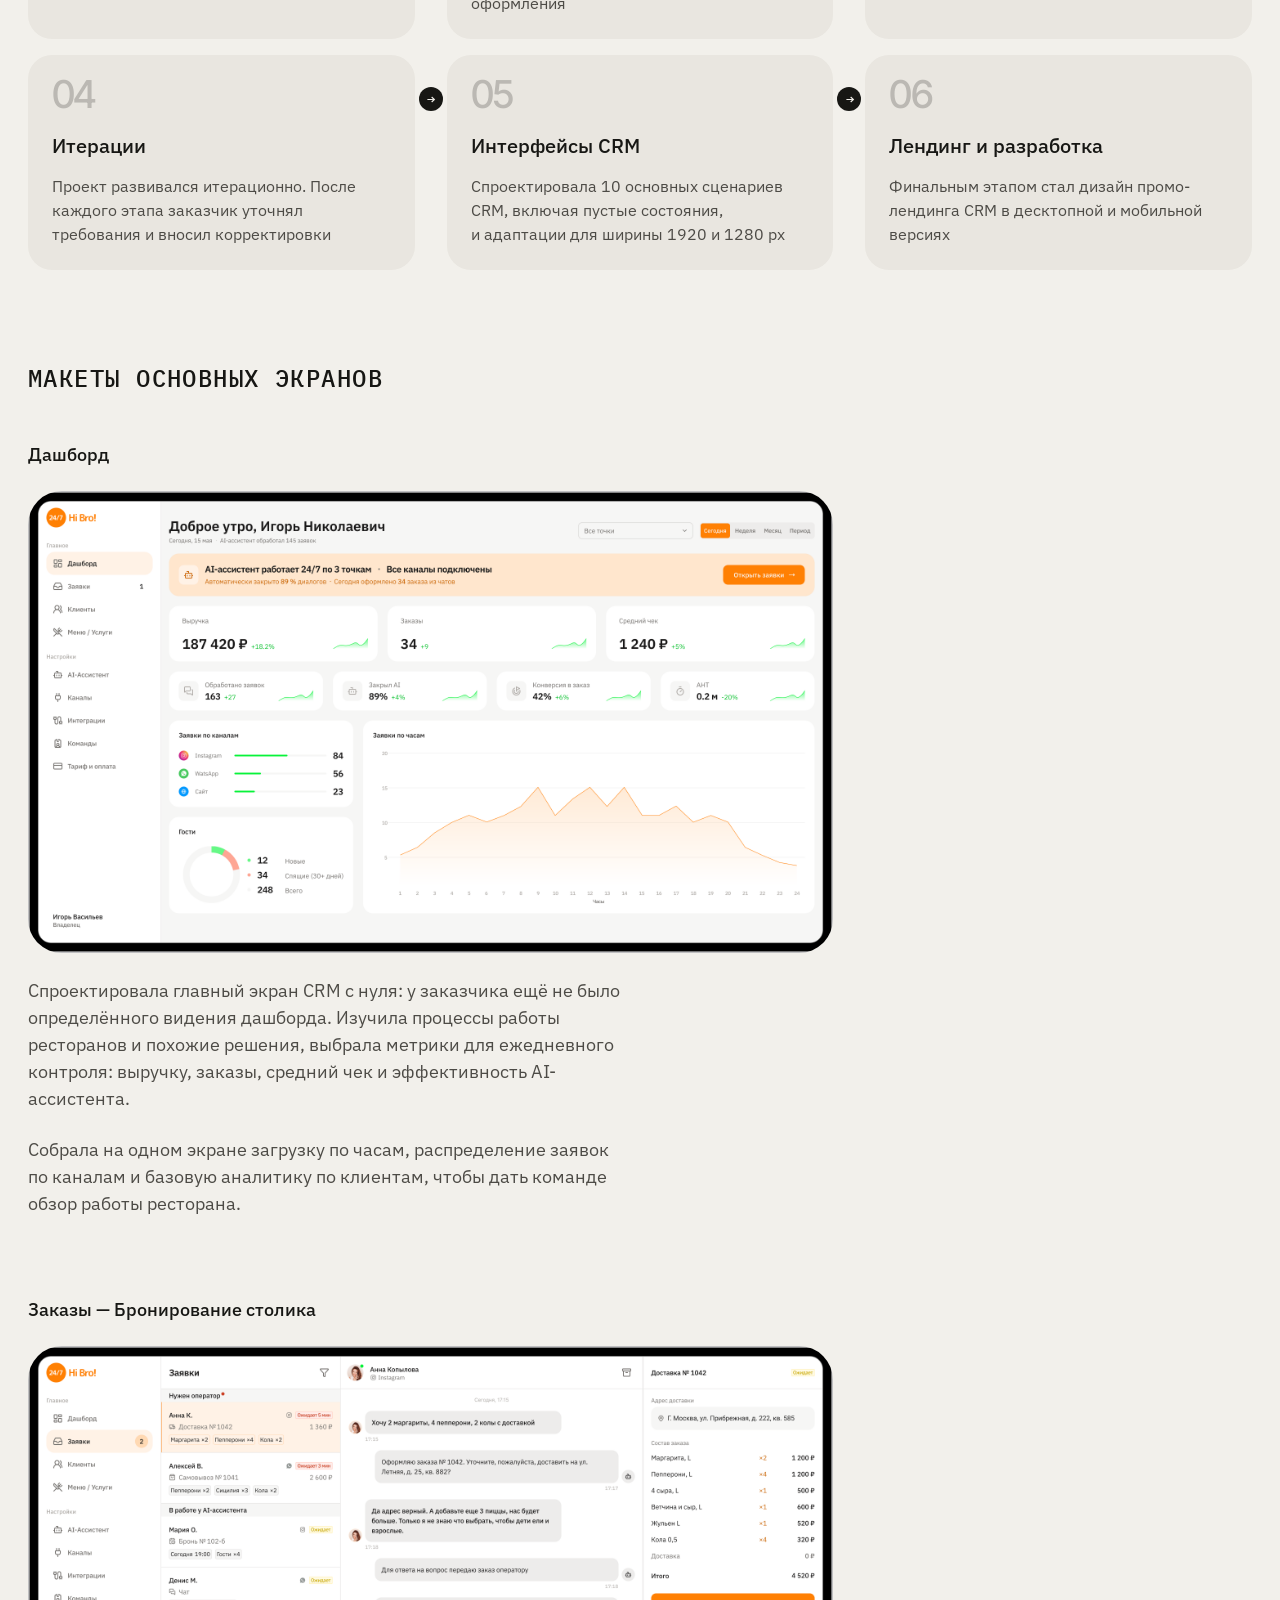
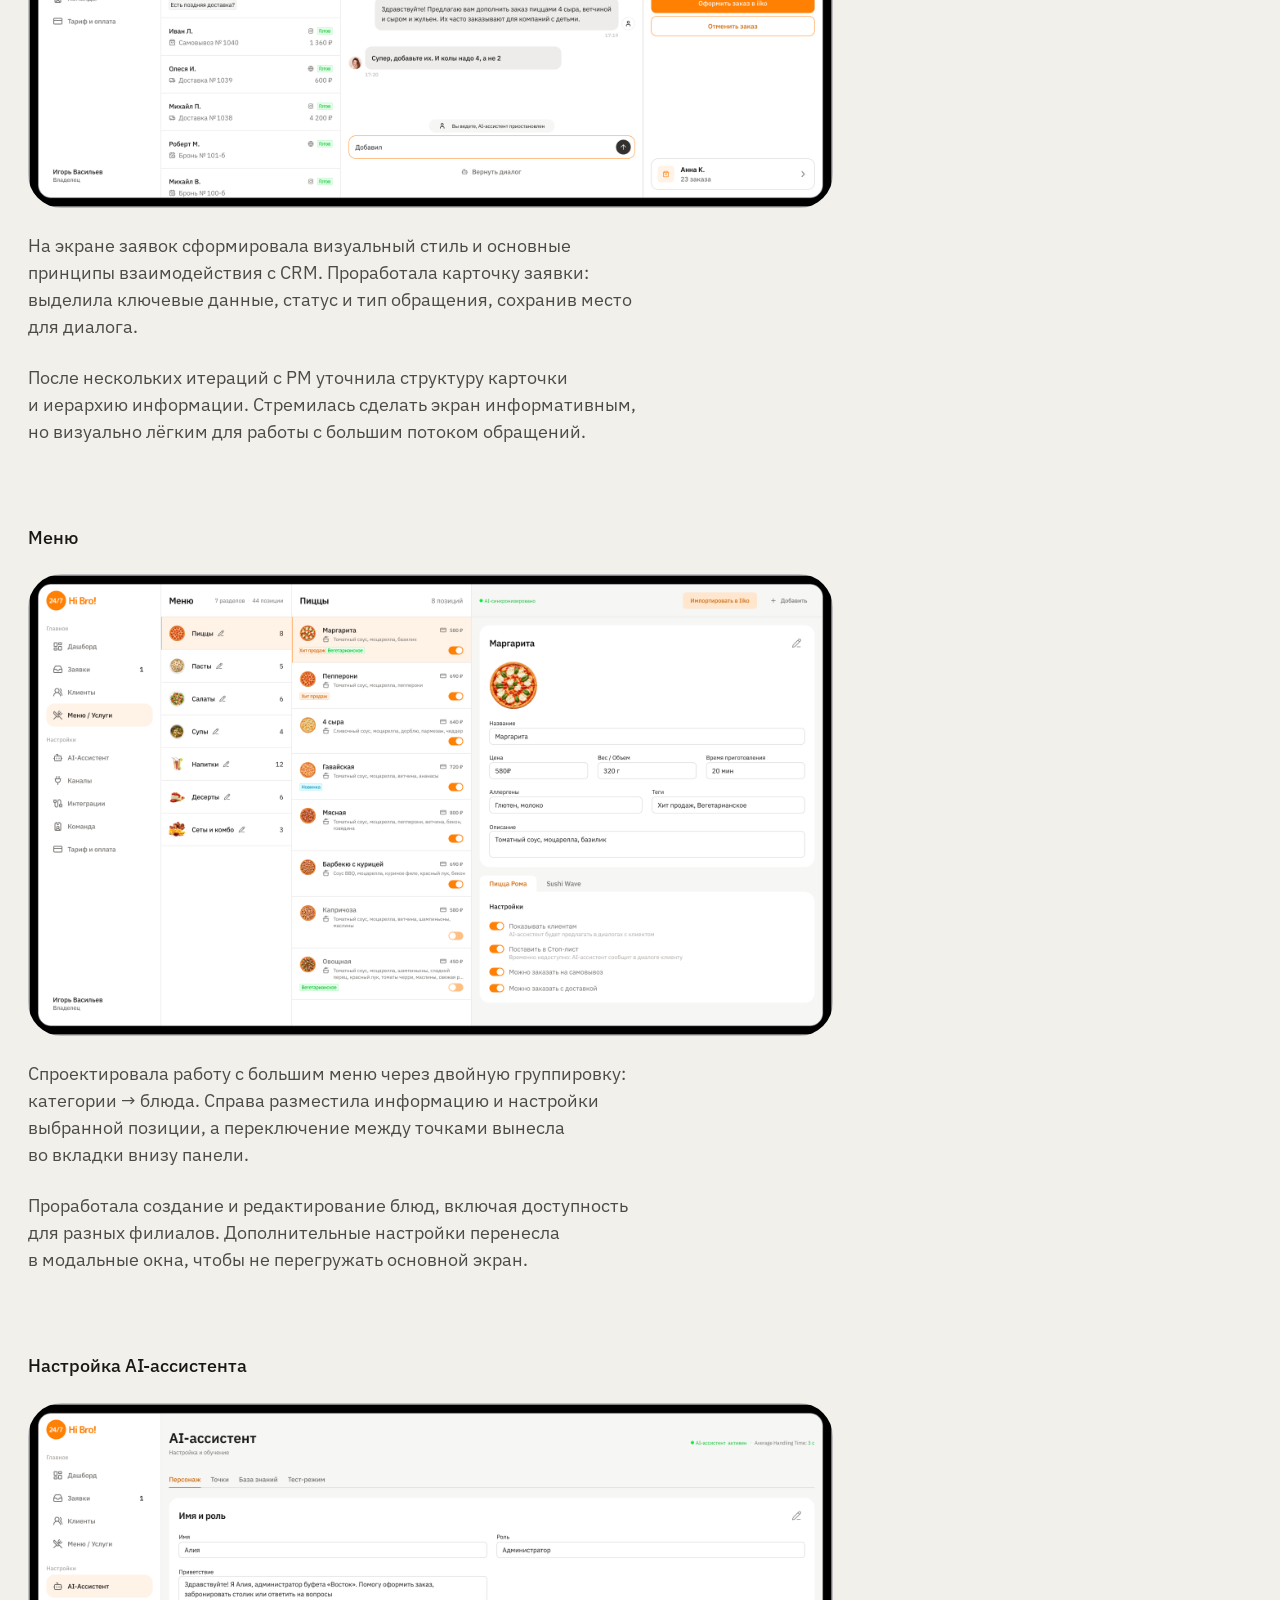
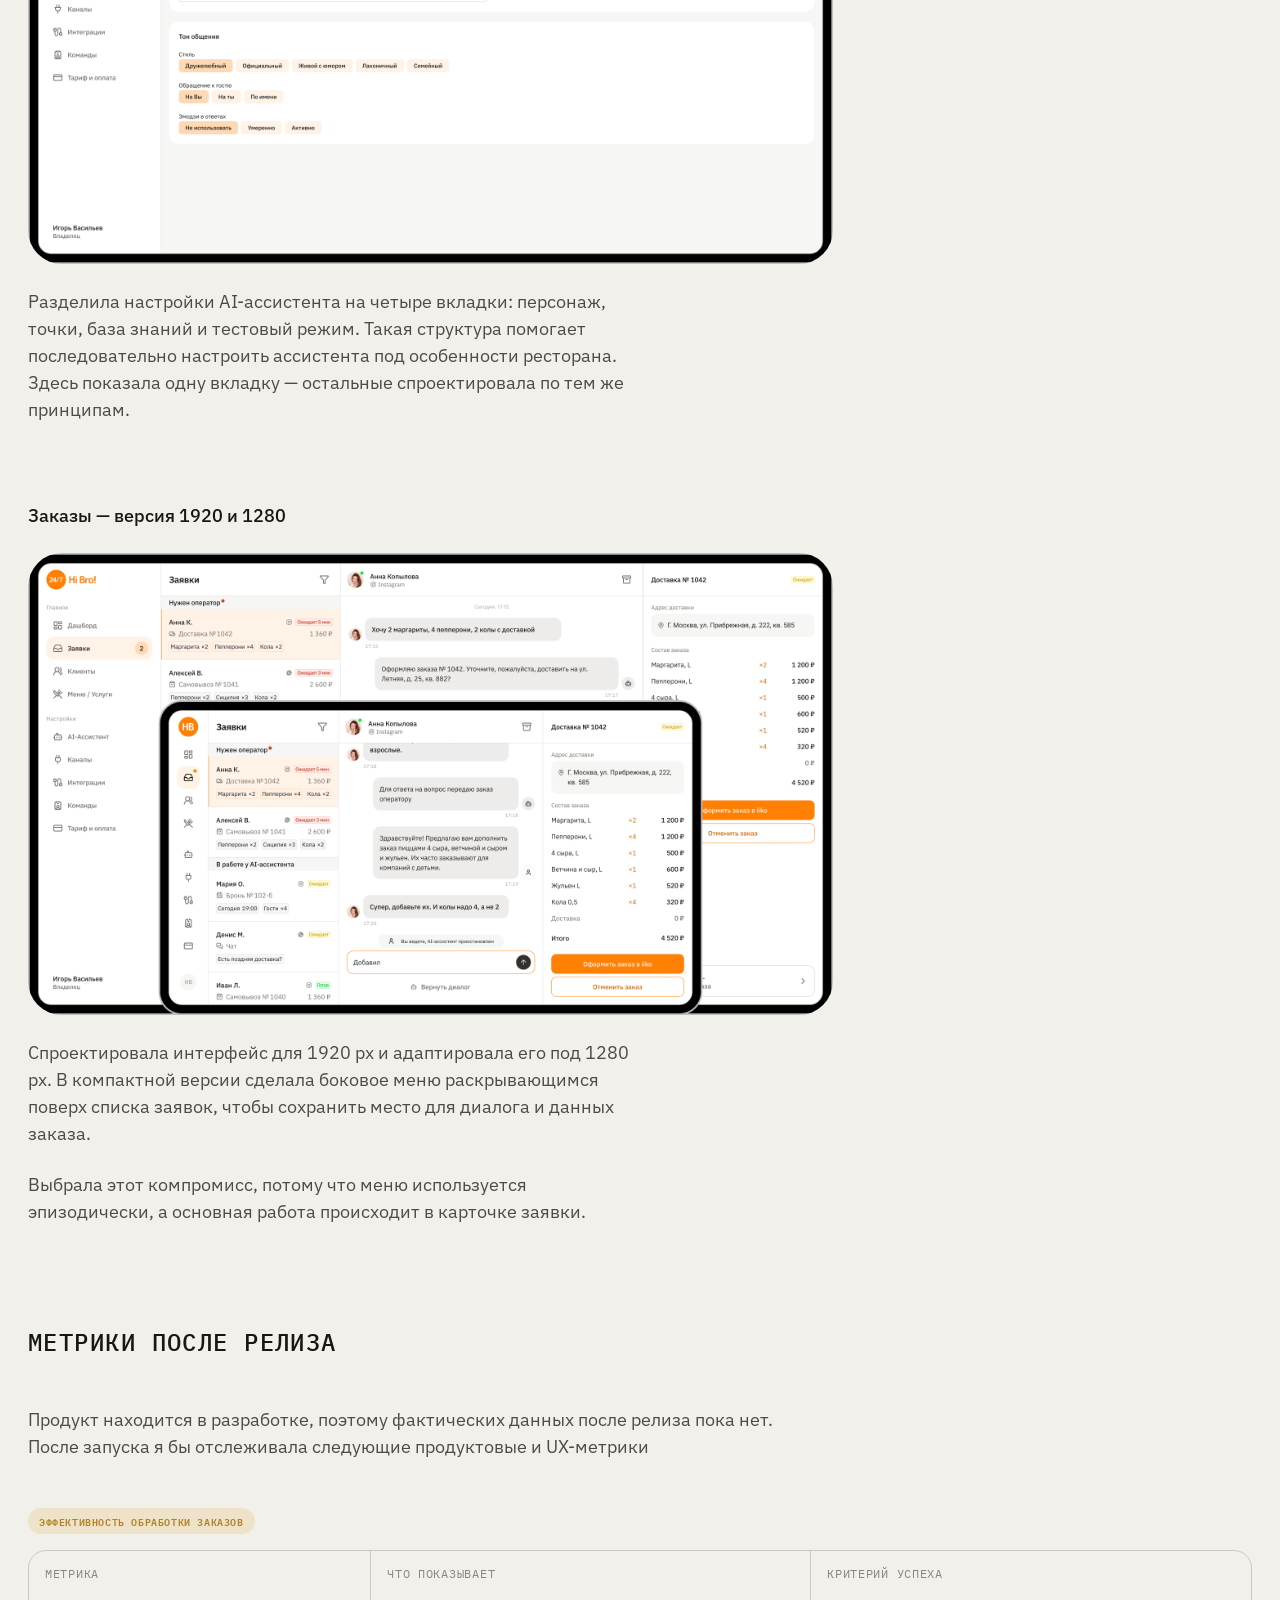
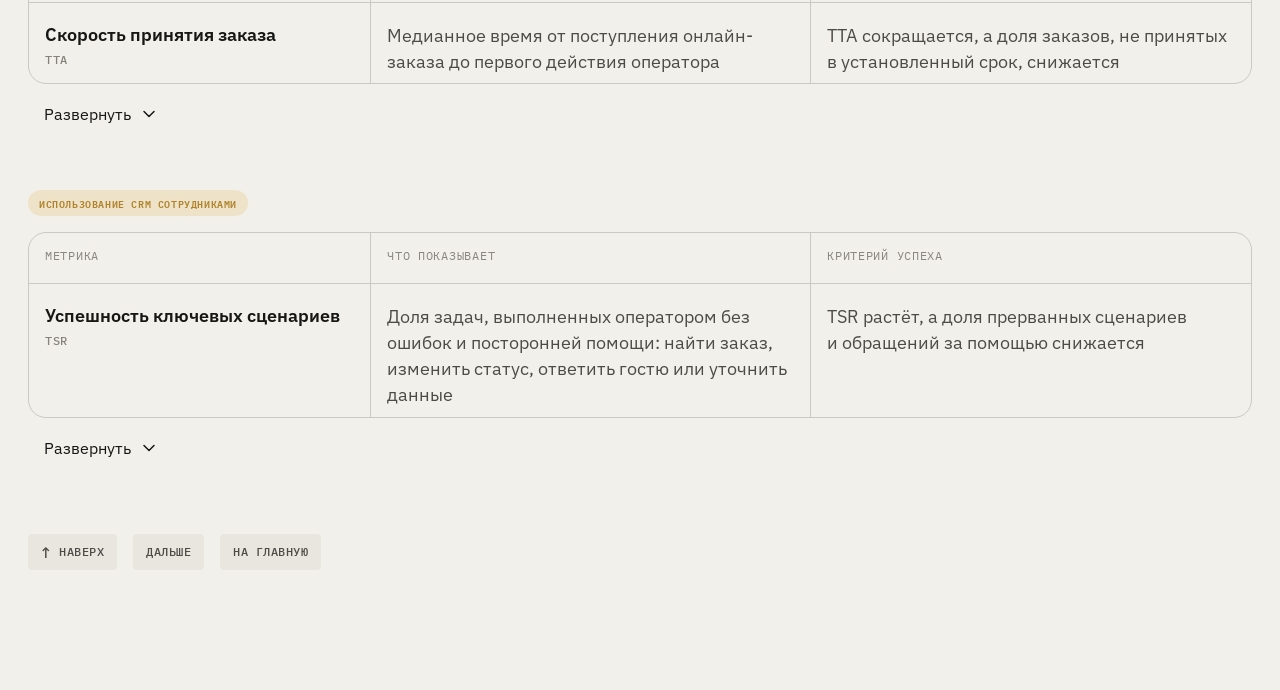
==== commit 69f84614: "Унифицировать стиль ссылки на прототип и её отступ в CRM-кейсе" ====
--- a/case-crm.html
+++ b/case-crm.html
@@ -41,7 +41,7 @@
       href="https://fonts.googleapis.com/css2?family=IBM+Plex+Mono:wght@400;500&family=IBM+Plex+Sans:wght@400;500;600;700&family=Inter+Tight:wght@400;500;600&display=swap"
       rel="stylesheet"
     />
-    <link rel="stylesheet" href="./styles.css?v=c1f9d895551e" />
+    <link rel="stylesheet" href="./styles.css?v=b490ccc2bd10" />
     <!-- Yandex.Metrika counter -->
     <script>
       (function (m, e, t, r, i, k, a) {
--- a/styles.css
+++ b/styles.css
@@ -229,7 +229,7 @@
 
 .case-summary-meta .project-prototype-link {
   display: block;
-  margin-top: var(--space-1);
+  margin-top: var(--case-summary-copy-gap);
 }
 
 .case-summary-results {
@@ -2813,6 +2813,9 @@
 .project-prototype-link {
   justify-self: start;
   width: fit-content;
+  color: var(--ink);
+  font-weight: 500;
+  line-height: normal;
 }
 
 .project-case-arrow {
